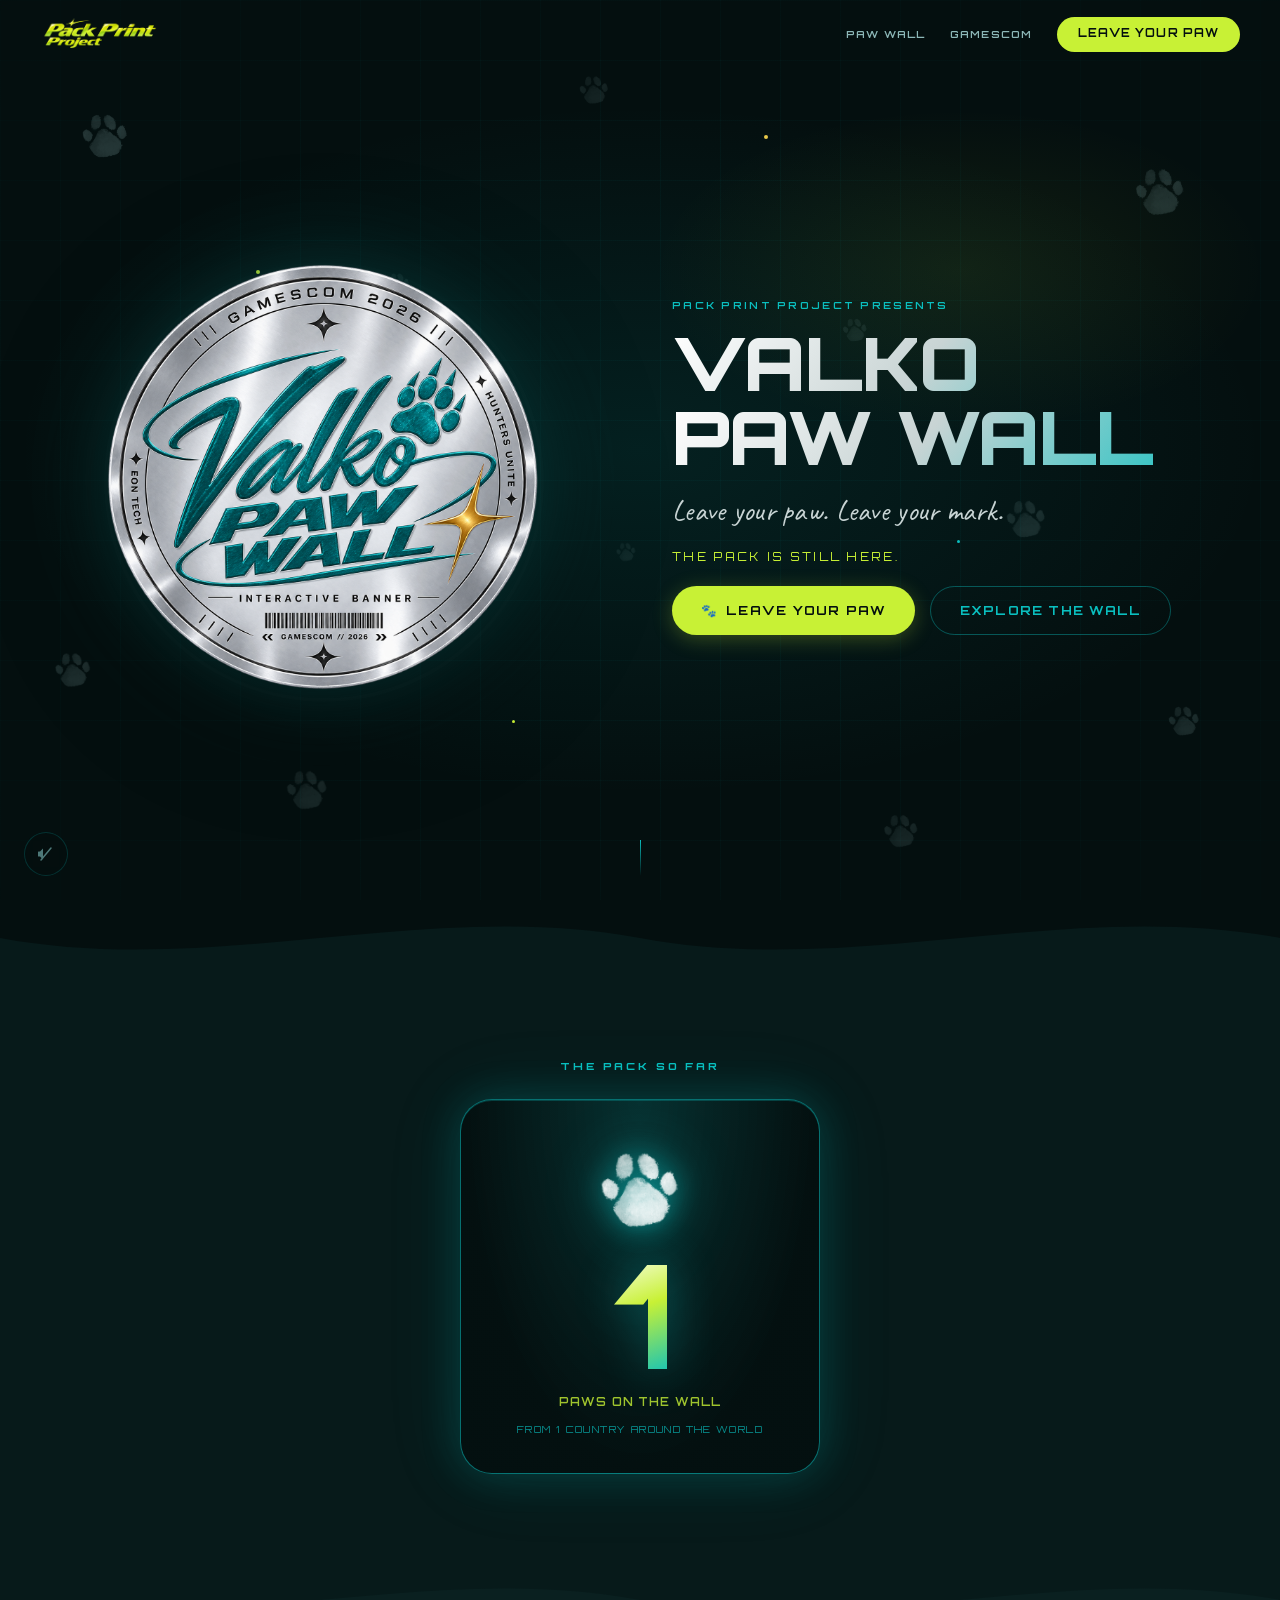
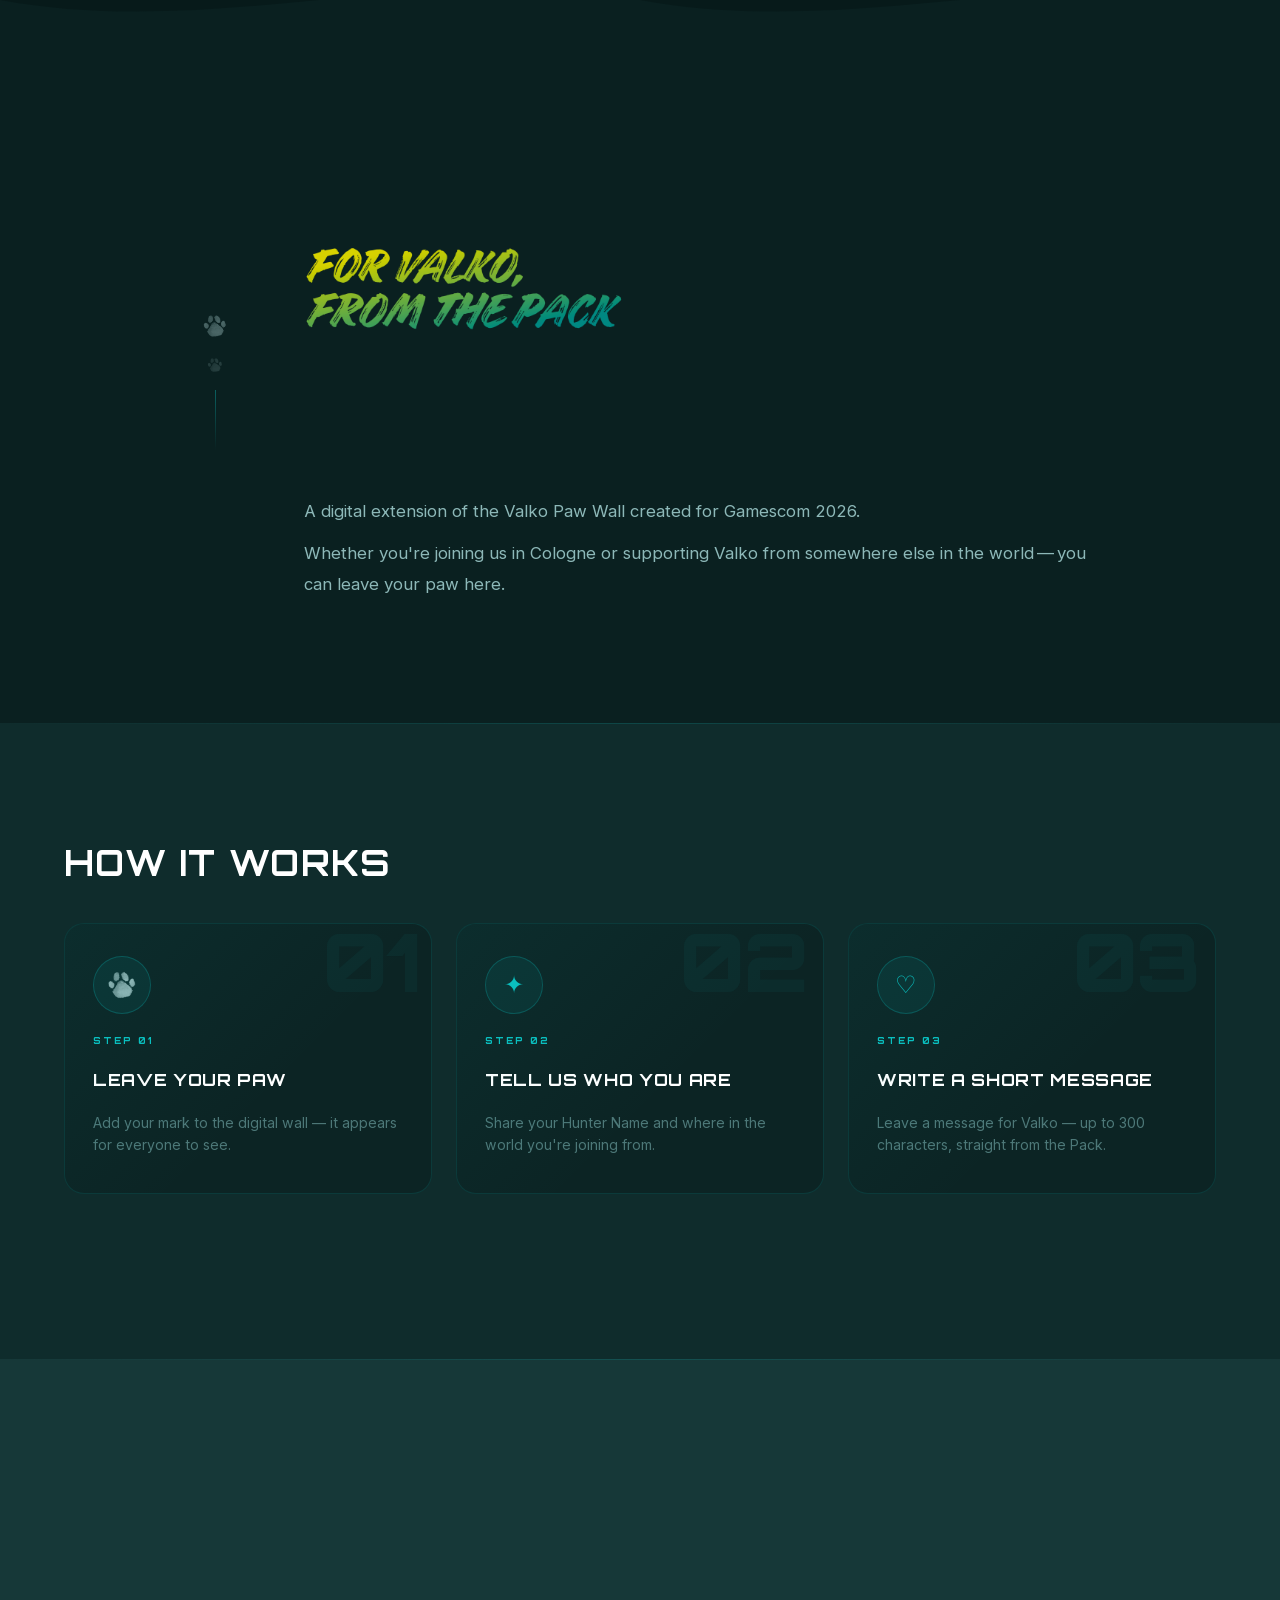
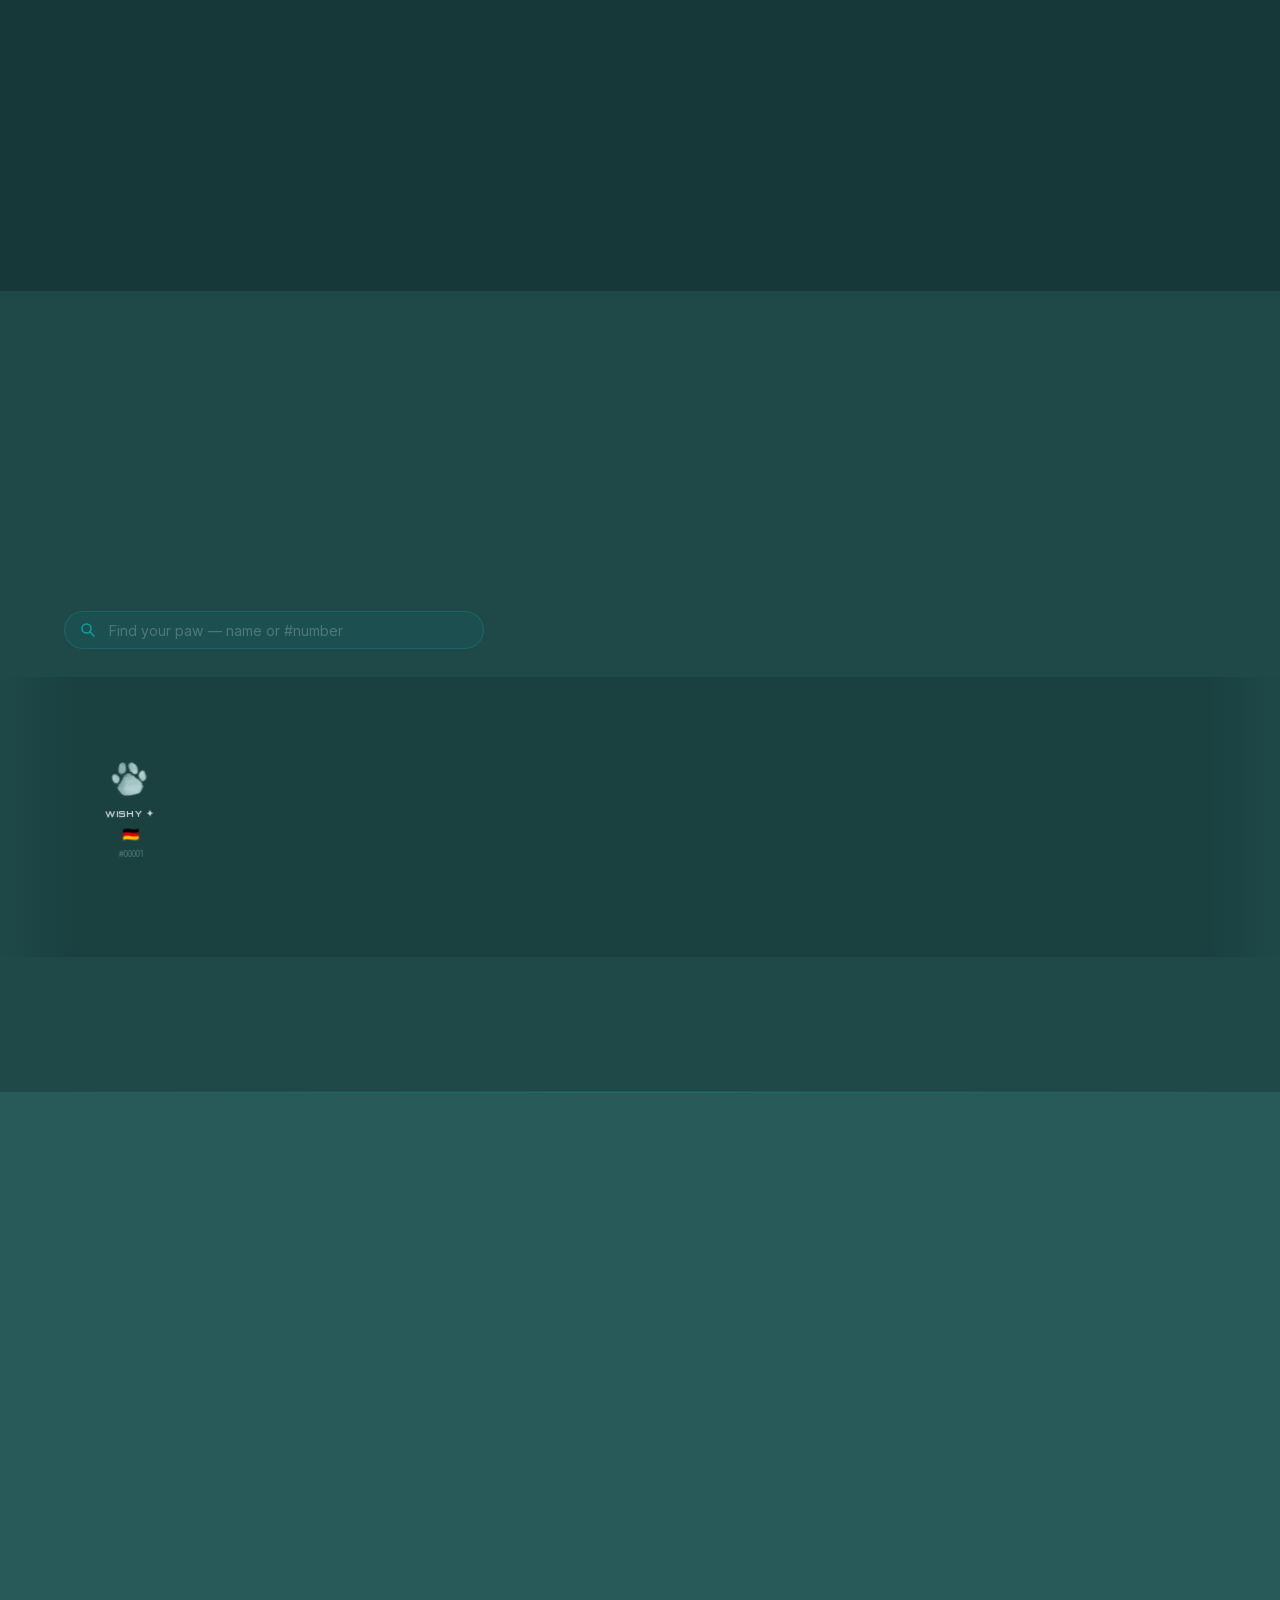
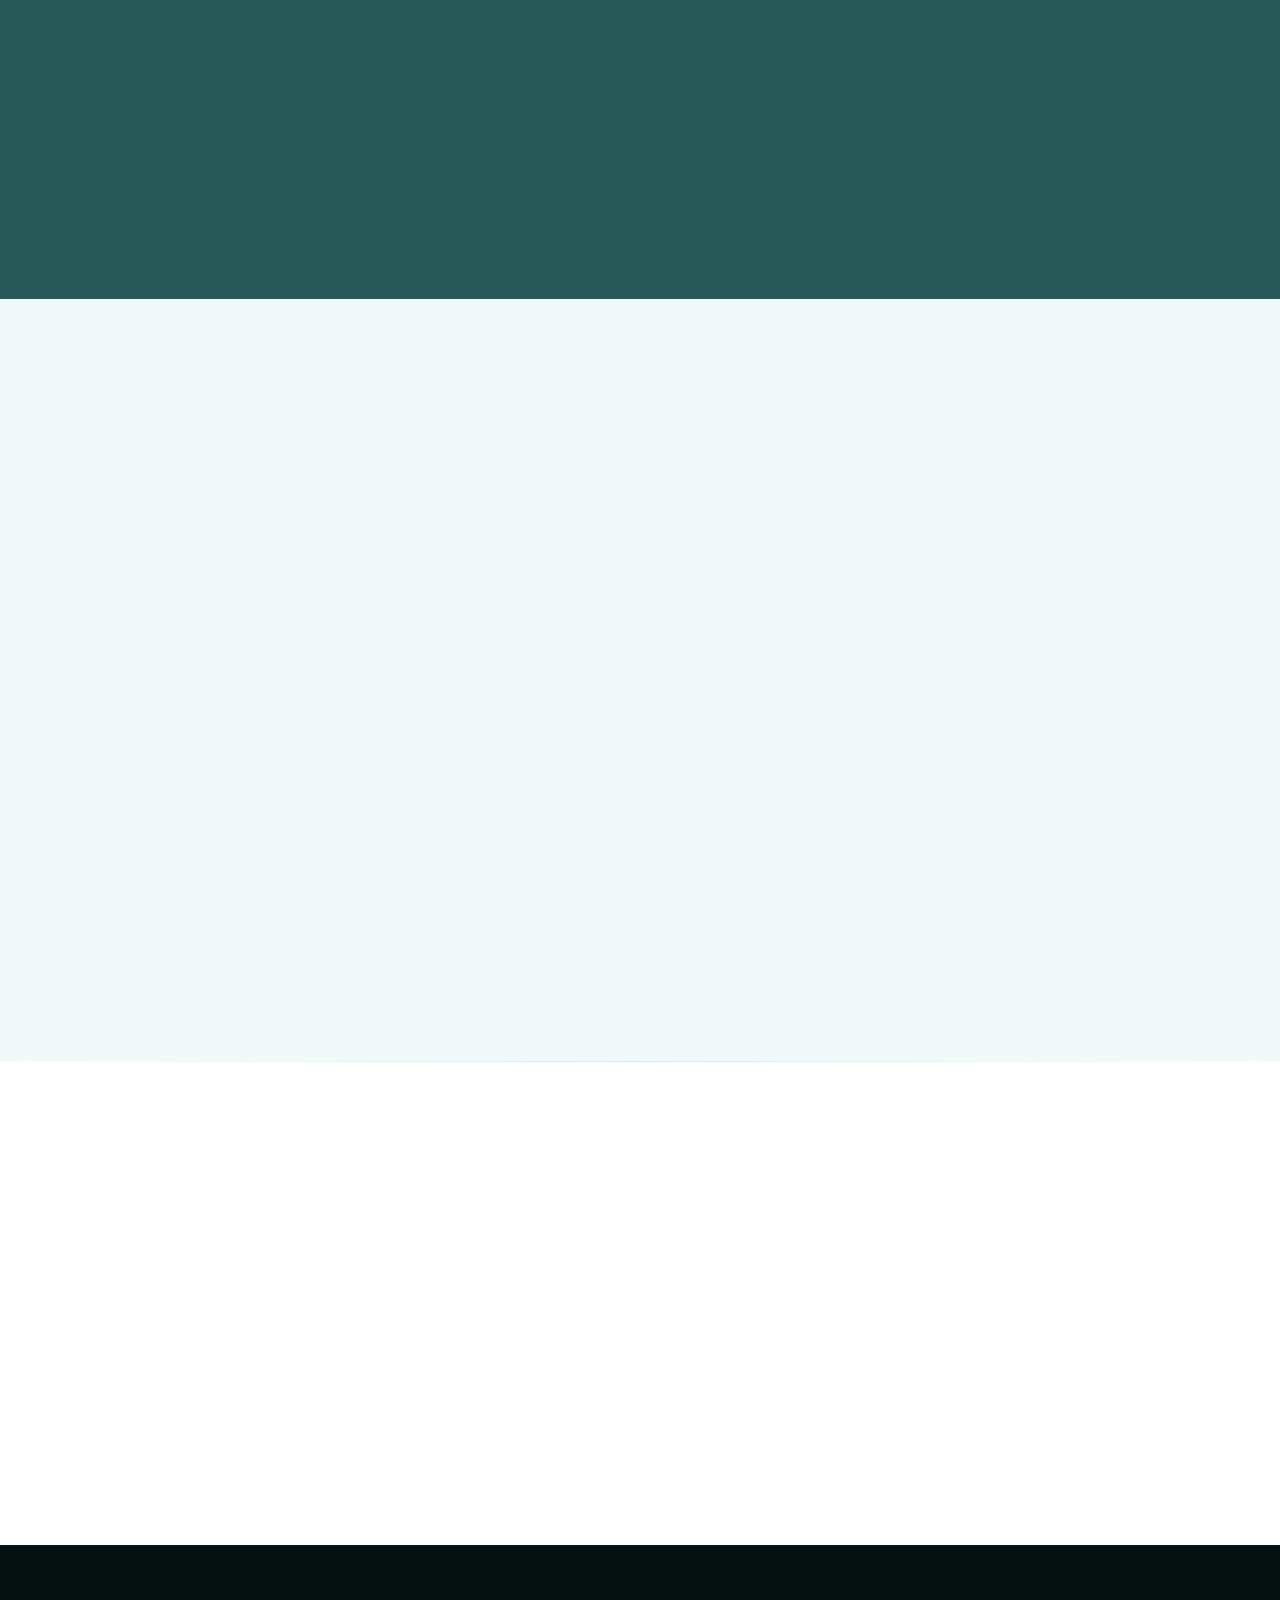
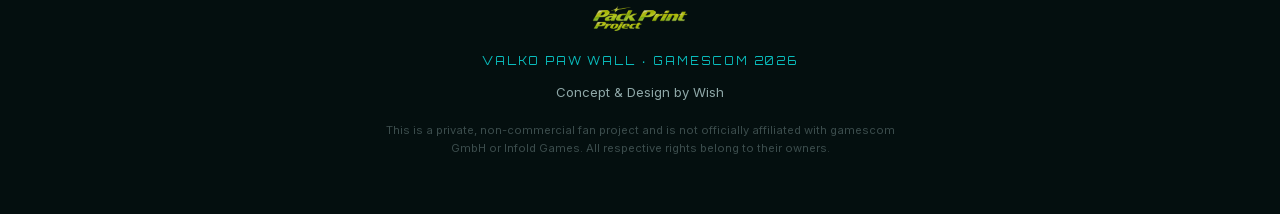
==== index.html @ 5089fd1e "Hero title VALKO / PAW WALL, intro text left-aligned on mobile" ====
<!DOCTYPE html>
<html lang="en">
<head>
  <meta charset="UTF-8" />
  <meta name="viewport" content="width=device-width, initial-scale=1.0" />
  <meta name="robots" content="noindex, nofollow" />
  <title>Valko Paw Wall · Pack Print Project · Gamescom 2026</title>
  <meta name="description" content="Leave your paw. Leave your mark. A digital fan wall for Valko at Gamescom 2026." />
  <link rel="stylesheet" href="styles.css" />
</head>
<body>

  <!-- ============================================================
       NAVIGATION
  ============================================================ -->
  <nav class="site-nav" id="site-nav">
    <div class="nav-inner">
      <a href="#hero" class="nav-logo-link" aria-label="Back to top">
        <img src="assets/images/logo-pack-print-project.png" alt="Pack Print Project" class="nav-logo" />
      </a>
      <div class="nav-links">
        <a href="#paw-wall" class="nav-link">Paw Wall</a>
        <a href="gamescom.html" class="nav-link">Gamescom</a>
        <a href="#leave-your-paw" class="nav-cta">Leave Your Paw</a>
      </div>
    </div>
  </nav>


  <!-- ============================================================
       1. HERO / INTRO  — DO NOT MODIFY
  ============================================================ -->
  <section class="hero" id="hero">
    <!-- Decorative background elements -->
    <div class="hero-bg-grid"></div>
    <div class="hero-bg-glow"></div>

    <!-- Floating paw decorations -->
    <div class="floating-paws" aria-hidden="true">
      <span class="fp fp-1"></span>
      <span class="fp fp-2"></span>
      <span class="fp fp-3"></span>
      <span class="fp fp-4"></span>
      <span class="fp fp-5"></span>
      <span class="fp fp-6"></span>
      <span class="fp fp-7"></span>
      <span class="fp fp-8"></span>
      <span class="fp fp-9"></span>
      <span class="fp fp-10"></span>
      <span class="fp fp-11"></span>
      <span class="fp fp-12"></span>
    </div>

    <!-- Spark decorations -->
    <div class="sparks" aria-hidden="true">
      <span class="spark s1"></span>
      <span class="spark s2"></span>
      <span class="spark s3"></span>
      <span class="spark s4"></span>
    </div>

    <div class="hero-content">
      <div class="hero-visual" id="hero-visual">
        <!-- Large 3D coin: Valko Paw Wall Badge (front) ↔ Pack Print Project logo (back) -->
        <div class="hero-coin" aria-label="Valko Paw Wall coin">
          <div class="hero-coin-inner">
            <div class="coin-face coin-front">
              <img src="assets/images/valko-paw-wall-badge.png" alt="Valko Paw Wall · Gamescom 2026" />
            </div>
            <div class="coin-face coin-back">
              <img src="assets/images/valko-coin.png" alt="Valko" />
            </div>
            <div class="coin-rim"></div>
          </div>
        </div>
      </div>

      <div class="hero-text">
        <p class="hero-eyebrow">Pack Print Project presents</p>
        <h1 class="hero-title">
          <span class="hero-title-main">VALKO</span>
          <span class="hero-title-main">PAW WALL</span>
        </h1>
        <p class="hero-tagline">Leave your paw. Leave your mark.</p>
        <p class="hero-supporting">The Pack is still here.</p>

        <div class="hero-actions">
          <a href="#leave-your-paw" class="btn btn-primary" id="hero-cta">
            <span class="btn-icon">🐾</span> Leave Your Paw
          </a>
          <a href="#paw-wall" class="btn btn-secondary">
            Explore the Wall
          </a>
        </div>
      </div>
    </div>

    <!-- Scroll indicator -->
    <div class="scroll-indicator" aria-hidden="true">
      <span class="scroll-line"></span>
    </div>
  </section>

  <!-- Wave divider: hero → intro -->
  <div class="hero-wave" aria-hidden="true">
    <svg xmlns="http://www.w3.org/2000/svg" viewBox="0 0 1440 80" preserveAspectRatio="none">
      <path d="M0,40 C240,80 480,0 720,40 C960,80 1200,0 1440,40 L1440,80 L0,80 Z" fill="#071a1a"/>
    </svg>
  </div>

  <!-- ============================================================
       1b. PACK COUNT — animated paw counter
  ============================================================ -->
  <section class="pack-count-section dark-section" id="pack-count" aria-label="Pack count">
    <div class="container">
      <div class="pack-count-inner">
        <p class="pack-count-eyebrow">The Pack So Far</p>
        <div class="pack-count-card">
          <img class="pack-count-paw" src="assets/images/paw.png" alt="" aria-hidden="true">
          <span class="pack-count-number" id="pack-count-number" aria-live="polite">0</span>
          <p class="pack-count-label">paws on the wall</p>
          <p class="pack-count-countries" id="pack-count-countries" aria-live="polite"></p>
        </div>
      </div>
    </div>
  </section>

  <div class="count-wave" aria-hidden="true">
    <svg xmlns="http://www.w3.org/2000/svg" viewBox="0 0 1440 80" preserveAspectRatio="none">
      <path d="M0,40 C240,80 480,0 720,40 C960,80 1200,0 1440,40 L1440,80 L0,80 Z" fill="#0a2020"/>
    </svg>
  </div>

  <!-- ============================================================
       2. PROJECT INTRODUCTION
  ============================================================ -->
  <section class="intro-section dark-section" id="about">
    <div class="container">
      <div class="intro-inner reveal">
        <div class="intro-deco" aria-hidden="true">
          <span class="deco-paw dp-1"></span>
          <span class="deco-paw dp-2"></span>
          <span class="deco-line"></span>
        </div>
        <div class="intro-text">
          <img src="assets/images/for-valko-from-the-pack.png" alt="For Valko, From The Pack" class="intro-graphic" />
          <p class="intro-body">
            A digital extension of the Valko Paw Wall created for Gamescom 2026.
          </p>
          <p class="intro-body">
            Whether you're joining us in Cologne or supporting Valko from somewhere else in the world&thinsp;—&thinsp;you can leave your paw here.
          </p>
        </div>
      </div>
    </div>
  </section>


  <!-- ============================================================
       3. HOW IT WORKS
  ============================================================ -->
  <section class="how-it-works dark-section" id="how-it-works">
    <div class="container">
      <h2 class="section-title reveal">How It Works</h2>
      <div class="steps-row">

        <div class="step reveal">
          <div class="step-number">01</div>
          <div class="step-icon" aria-hidden="true">
            <img src="assets/images/paw.png" alt="" class="step-paw-icon" />
          </div>
          <p class="step-label">Step 01</p>
          <h3 class="step-title">Leave your paw</h3>
          <p class="step-desc">Add your mark to the digital wall — it appears for everyone to see.</p>
        </div>

        <div class="step-connector" aria-hidden="true"></div>

        <div class="step reveal">
          <div class="step-number">02</div>
          <div class="step-icon step-icon-text" aria-hidden="true">✦</div>
          <p class="step-label">Step 02</p>
          <h3 class="step-title">Tell us who you are</h3>
          <p class="step-desc">Share your Hunter Name and where in the world you're joining from.</p>
        </div>

        <div class="step-connector" aria-hidden="true"></div>

        <div class="step reveal">
          <div class="step-number">03</div>
          <div class="step-icon step-icon-text" aria-hidden="true">♡</div>
          <p class="step-label">Step 03</p>
          <h3 class="step-title">Write a short message</h3>
          <p class="step-desc">Leave a message for Valko — up to 300 characters, straight from the Pack.</p>
        </div>

      </div>
      <p class="steps-note reveal">Your paw appears on the wall for everyone to see.</p>
    </div>
  </section>


  <!-- ============================================================
       4. LEAVE YOUR PAW (CTA section)
  ============================================================ -->
  <section class="leave-your-paw dark-section" id="leave-your-paw">
    <div class="container">
      <div class="lyp-inner reveal">
        <div class="lyp-sparks" aria-hidden="true">
          <span class="spark lyp-s1"></span>
          <span class="spark lyp-s2"></span>
        </div>
        <h2 class="section-title">Join the Pack</h2>
        <p class="lyp-sub">Add your paw to the wall and leave a message for Valko.</p>
        <button class="btn btn-primary btn-large" id="open-form-btn" aria-haspopup="dialog">
          <span class="btn-icon">🐾</span> + Leave Your Paw
        </button>
      </div>
    </div>
  </section>


  <!-- ============================================================
       SUBMISSION ANIMATION OVERLAY
  ============================================================ -->
  <div class="stamp-overlay" id="stamp-overlay" aria-live="polite" aria-hidden="true">
    <div class="stamp-inner">
      <div class="stamp-paw" id="stamp-paw">
        <img src="assets/images/paw.png" alt="Paw stamp" />
      </div>
      <p class="stamp-message">Your paw has joined the Pack. 🐾</p>
    </div>
  </div>


  <!-- ============================================================
       5. THE DIGITAL VALKO PAW WALL
  ============================================================ -->
  <section class="paw-wall-section dark-section" id="paw-wall">
    <div class="paw-wall-header-wrap">
      <div class="container">
        <div class="paw-wall-header reveal">
          <div class="paw-wall-title-group">
            <h2 class="section-title">The Valko Paw Wall</h2>
            <p class="paw-counter">
              <span class="counter-number" id="paw-count">0</span>
              <span class="counter-label"> paws and counting</span>
            </p>
          </div>
          <div class="paw-wall-controls" aria-label="Wall navigation">
            <!-- Mode toggles -->
            <div class="wall-mode-toggle" role="group" aria-label="Wall display mode">
              <button class="wall-mode-btn active" id="mode-scroll" aria-pressed="true" title="Scroll mode">
                <svg width="16" height="16" viewBox="0 0 16 16" fill="none" aria-hidden="true">
                  <rect x="1" y="5" width="3" height="6" rx="1" fill="currentColor"/>
                  <rect x="6" y="3" width="3" height="10" rx="1" fill="currentColor"/>
                  <rect x="11" y="5" width="3" height="6" rx="1" fill="currentColor"/>
                  <path d="M0 8 L2 6 M14 8 L16 6" stroke="currentColor" stroke-width="1.5"/>
                </svg>
                Scroll
              </button>
              <button class="wall-mode-btn" id="mode-mosaic" aria-pressed="false" title="Full wall mode">
                <svg width="16" height="16" viewBox="0 0 16 16" fill="none" aria-hidden="true">
                  <rect x="1" y="1" width="6" height="6" rx="1" fill="currentColor" opacity="0.7"/>
                  <rect x="9" y="1" width="6" height="4" rx="1" fill="currentColor"/>
                  <rect x="1" y="9" width="4" height="6" rx="1" fill="currentColor"/>
                  <rect x="7" y="9" width="8" height="6" rx="1" fill="currentColor" opacity="0.7"/>
                </svg>
                Wall
              </button>
            </div>
          </div>
        </div>
      </div>
    </div>

    <!-- Search bar -->
    <div class="paw-search-wrap">
      <div class="container">
        <div class="paw-search-inner">
          <svg class="paw-search-icon" width="16" height="16" viewBox="0 0 16 16" fill="none" aria-hidden="true">
            <circle cx="6.5" cy="6.5" r="4.5" stroke="currentColor" stroke-width="1.5"/>
            <path d="M10 10L14 14" stroke="currentColor" stroke-width="1.5" stroke-linecap="round"/>
          </svg>
          <input id="paw-search" class="paw-search-input" type="search" placeholder="Find your paw — name or #number" autocomplete="off" spellcheck="false" />
          <div id="paw-search-results" class="paw-search-results" hidden></div>
        </div>
      </div>
    </div>

    <!-- Full-width horizontal drag-scroll wall -->
    <div class="paw-wall-track-wrap" id="paw-wall-scroll-wrap">
      <div class="paw-wall-track" id="paw-wall-track" role="list" aria-label="Valko Paw Wall entries">
        <!-- Paw entries injected by JS — oldest left, newest right -->
      </div>
    </div>

    <!-- Full mosaic wall (all paws at once) -->
    <div class="paw-wall-mosaic-wrap" id="paw-wall-mosaic-wrap" aria-hidden="true">
      <div class="paw-wall-mosaic-viewport" id="paw-wall-mosaic-viewport">
        <div class="paw-wall-mosaic" id="paw-wall-mosaic" role="list" aria-label="Valko Paw Wall — full view">
          <!-- Mosaic paw entries injected by JS -->
        </div>
        <span class="paw-wall-mosaic-hint" aria-hidden="true">drag to explore</span>
      </div>
    </div>
  </section>


  <!-- ============================================================
       6. THE PACK AROUND THE WORLD
  ============================================================ -->
  <section class="world-section dark-section" id="world">
    <div class="container">
      <div class="world-header reveal">
        <h2 class="section-title">The Pack Around the World</h2>
        <p class="world-sub">Hunters joining from every corner of the globe.</p>
      </div>
      <div class="world-map-wrap reveal">
        <div class="world-map" id="world-map" aria-label="World map showing Pack locations">
          <!-- SVG world map with country dots, injected by JS -->
        </div>
        <div class="world-stats" id="world-stats">
          <!-- Country count injected by JS -->
        </div>
      </div>
    </div>
  </section>


  <!-- ============================================================
       7. GAMESCOM INFORMATION
  ============================================================ -->
  <section class="event-info dark-section" id="event-info">
    <div class="container">
      <div class="event-header reveal">
        <img src="assets/images/valko-paw-wall-badge.png" alt="Valko Paw Wall Badge" class="event-badge" />
        <div>
          <h2 class="section-title">Valko Paw Wall · Gamescom 2026</h2>
          <p class="event-date">Saturday, August 29</p>
        </div>
      </div>

      <div class="event-slots reveal">

        <!-- On-site slot -->
        <div class="event-slot slot-onsite">
          <div class="slot-tag">ON-SITE</div>
          <div class="slot-body">
            <p class="slot-time">2:30 – 3:00 PM</p>
            <p class="slot-location">Gamescom grounds · next to Hall 9</p>
          </div>
        </div>

        <!-- Off-site slot -->
        <div class="event-slot slot-offsite">
          <div class="slot-tag">OFF-SITE</div>
          <div class="slot-body">
            <p class="slot-label">Can't make the on-site slot?</p>
            <p class="slot-copy">The banner will also be available during the Love and Deepspace Germany offsite meetup.</p>
            <p class="slot-time">From 6:00 PM</p>
            <p class="slot-location">Kennedy-Ufer 11</p>
            <p class="slot-note">Approx. 15-minute walk from the Gamescom venue</p>
          </div>
        </div>

      </div>

      <div class="event-warning reveal">
        <span class="warning-icon" aria-hidden="true">⚠</span>
        <p>Once you leave the Gamescom grounds, re-entry may not be possible. Please plan accordingly.</p>
      </div>

      <p class="event-disclaimer reveal">
        This is a private fan project and is not officially organized by or affiliated with Gamescom.
      </p>
    </div>
  </section>


  <!-- ============================================================
       8. GAMESCOM MEMORIES TEASER
  ============================================================ -->
  <section class="memories-teaser dark-section" id="memories">
    <div class="container">
      <div class="memories-inner reveal">
        <div class="memories-text">
          <p class="memories-eyebrow">After the event</p>
          <h2 class="section-title">Gamescom Memories</h2>
          <p class="memories-body">
            Photos from the physical Paw Wall, the meetup, and everything the Pack experienced together — all gathered in one place.
          </p>
          <a href="gamescom.html" class="btn btn-secondary memories-btn">
            View the Gallery
          </a>
        </div>
        <div class="memories-visual" aria-hidden="true">
          <div class="memories-icon-grid">
            <span class="mi mi-1">📸</span>
            <span class="mi mi-2">🐾</span>
            <span class="mi mi-3">🎮</span>
            <span class="mi mi-4">♡</span>
          </div>
        </div>
      </div>
    </div>
  </section>


  <!-- ============================================================
       9. FOOTER
  ============================================================ -->
  <footer class="site-footer">
    <div class="container">
      <div class="footer-inner">
        <img src="assets/images/logo-pack-print-project.png" alt="Pack Print Project" class="footer-logo" />
        <p class="footer-sub">Valko Paw Wall · Gamescom 2026</p>
        <p class="footer-credit">Concept &amp; Design by Wish</p>
        <p class="footer-disclaimer">
          This is a private, non-commercial fan project and is not officially affiliated with gamescom GmbH or Infold Games. All respective rights belong to their owners.
        </p>
      </div>
    </div>
  </footer>


  <!-- ============================================================
       MODAL — LEAVE YOUR PAW FORM
  ============================================================ -->
  <div class="modal-overlay" id="modal-overlay" role="dialog" aria-modal="true" aria-labelledby="modal-title" aria-hidden="true">
    <div class="modal" id="modal">
      <button class="modal-close" id="modal-close" aria-label="Close form">
        <span aria-hidden="true">✕</span>
      </button>

      <div class="modal-header">
        <img src="assets/images/paw.png" alt="" class="modal-paw-icon" aria-hidden="true" />
        <h2 class="modal-title" id="modal-title">Leave Your Paw</h2>
        <p class="modal-sub">Join the Pack. Leave your mark for Valko.</p>
      </div>

      <form class="paw-form" id="paw-form" novalidate>

        <!-- Honeypot (hidden from real users, catches bots) -->
        <div class="form-honeypot" aria-hidden="true">
          <label for="field-website">Website</label>
          <input type="text" id="field-website" name="website" tabindex="-1" autocomplete="off" />
        </div>

        <!-- Hunter Name -->
        <div class="form-group">
          <label class="form-label" for="field-name">
            Hunter Name <span class="required-mark" aria-label="required">*</span>
          </label>
          <input
            type="text"
            id="field-name"
            name="hunterName"
            class="form-input"
            placeholder="Your Hunter Name"
            maxlength="60"
            autocomplete="off"
            required
          />
          <span class="form-error" id="error-name" role="alert"></span>
        </div>

        <!-- Hunter Number -->
        <div class="form-group">
          <label class="form-label" for="field-number">
            Hunter Number / Hunter ID <span class="optional-mark">(optional)</span>
          </label>
          <input
            type="text"
            id="field-number"
            name="hunterNumber"
            class="form-input"
            placeholder="e.g. #00001"
            maxlength="20"
            autocomplete="off"
          />
        </div>

        <!-- Country -->
        <div class="form-group">
          <label class="form-label" for="field-country">
            Country <span class="optional-mark">(optional)</span>
          </label>
          <div class="country-select-wrap">
            <input
              type="text"
              id="field-country"
              name="countrySearch"
              class="form-input"
              placeholder="Search your country…"
              autocomplete="off"
              role="combobox"
              aria-expanded="false"
              aria-autocomplete="list"
              aria-controls="country-listbox"
            />
            <ul class="country-dropdown" id="country-listbox" role="listbox" aria-label="Country suggestions"></ul>
          </div>
          <input type="hidden" id="field-country-code" name="countryCode" />
          <input type="hidden" id="field-country-name" name="countryName" />
        </div>

        <!-- Message -->
        <div class="form-group">
          <label class="form-label" for="field-message">
            Message for Valko <span class="optional-mark">(optional)</span>
          </label>
          <textarea
            id="field-message"
            name="message"
            class="form-textarea"
            placeholder="Write something for Valko… (max 300 characters)"
            maxlength="300"
            rows="4"
          ></textarea>
          <span class="char-counter" id="char-counter" aria-live="polite">0 / 300</span>
        </div>

        <!-- Consent note -->
        <p class="form-consent">
          Your paw and name will be publicly visible on the wall. Please keep messages respectful.
        </p>

        <!-- Submit -->
        <button type="submit" class="btn btn-primary btn-full" id="submit-btn">
          <span class="btn-icon">🐾</span> ADD MY PAW
        </button>

        <!-- Cooldown message (hidden by default) -->
        <p class="form-cooldown" id="form-cooldown" aria-live="polite"></p>

      </form>
    </div>
  </div>


  <!-- ============================================================
       PAW MESSAGE OVERLAY (click on a paw to view)
  ============================================================ -->
  <div class="paw-detail-overlay" id="paw-detail-overlay" role="dialog" aria-modal="true" aria-labelledby="detail-title" aria-hidden="true">
    <div class="paw-detail-card" id="paw-detail-card">
      <button class="modal-close detail-close" id="detail-close" aria-label="Close">
        <span aria-hidden="true">✕</span>
      </button>
      <div class="detail-paw-icon" aria-hidden="true">
        <img src="assets/images/paw.png" alt="" />
      </div>
      <h3 class="detail-name" id="detail-name"></h3>
      <p class="detail-number" id="detail-number"></p>
      <p class="detail-country" id="detail-country"></p>
      <blockquote class="detail-message" id="detail-message"></blockquote>
      <p class="detail-origin" id="detail-origin"></p>
    </div>
  </div>


  <!-- ============================================================
       AUDIO SYSTEM
       Two tracks: hero ambience + paw wall track.
       Volumes are driven by scroll position — no autoplay.
  ============================================================ -->

  <!-- Track A: Tameless Territory — hero section -->
  <audio id="audio-hero" loop preload="none">
    <source src="assets/audio/Love and Deepspace - Tameless Territory.mp3" type="audio/mpeg" />
  </audio>

  <!-- Track B: Wolf Forest — paw wall section -->
  <audio id="audio-wall" loop preload="none">
    <source src="assets/audio/wolf-forest.mp3" type="audio/mpeg" />
  </audio>

  <!-- Floating music toggle button (bottom-left corner) -->
  <button
    class="music-btn"
    id="music-btn"
    aria-label="Enable music"
    title="Toggle music"
    aria-pressed="false"
  >
    <span class="music-btn-icon music-icon-off" aria-hidden="true">
      <!-- Muted note -->
      <svg width="18" height="18" viewBox="0 0 18 18" fill="none">
        <path d="M3 6.5H1.5A.5.5 0 0 0 1 7v4a.5.5 0 0 0 .5.5H3l3 3V3.5L3 6.5Z" fill="currentColor"/>
        <path d="M14 3L4 15" stroke="currentColor" stroke-width="1.5" stroke-linecap="round"/>
      </svg>
    </span>
    <span class="music-btn-icon music-icon-on" aria-hidden="true" style="display:none">
      <!-- Sound waves -->
      <svg width="18" height="18" viewBox="0 0 18 18" fill="none">
        <path d="M3 6.5H1.5A.5.5 0 0 0 1 7v4a.5.5 0 0 0 .5.5H3l3 3V3.5L3 6.5Z" fill="currentColor"/>
        <path d="M10 5.5a4 4 0 0 1 0 7" stroke="currentColor" stroke-width="1.5" stroke-linecap="round"/>
        <path d="M12.5 3a7 7 0 0 1 0 12" stroke="currentColor" stroke-width="1.5" stroke-linecap="round" opacity="0.5"/>
      </svg>
    </span>
  </button>

  <script src="script.js"></script>
</body>
</html>
---- styles.css ----
/* ================================================================
   PACK PRINT PROJECT — Valko Paw Wall
   styles.css
   ================================================================ */

/* ---- LOCAL FONTS (no Google dependency) ---- */
@font-face {
  font-family: 'Orbitron';
  src: url('assets/fonts/orbitron.woff2') format('woff2');
  font-weight: 100 900;
  font-style: normal;
  font-display: swap;
}

@font-face {
  font-family: 'Inter';
  src: url('assets/fonts/inter.woff2') format('woff2');
  font-weight: 100 900;
  font-style: normal;
  font-display: swap;
}

@font-face {
  font-family: 'Caveat';
  src: url('assets/fonts/caveat.woff2') format('woff2');
  font-weight: 400 600;
  font-style: normal;
  font-display: swap;
}

/* ----------------------------------------------------------------
   DESIGN TOKENS
---------------------------------------------------------------- */
:root {
  /* Core colors */
  --teal:         #0abfbf;
  --teal-dark:    #077a7a;
  --teal-deeper:  #04504f;
  --teal-muted:   #0d3d3d;
  --lime:         #c8f135;
  --lime-bright:  #d9ff3a;
  --lime-muted:   #a0c12a;
  --gold:         #e8c84a;

  /* Dark backgrounds */
  --bg-dark:       #040f0f;
  --bg-mid-dark:   #071a1a;
  --bg-section:    #081c1c;
  --bg-section-alt:#061515;
  --bg-card-dark:  #0c2424;
  --bg-card-border: rgba(10,191,191,0.12);

  /* Light backgrounds (modals/forms only) */
  --bg-light:      #f2fafa;
  --bg-light-2:    #e8f5f5;
  --bg-white:      #ffffff;

  /* Text — dark contexts */
  --text-on-dark:  #d4eaea;
  --text-on-dark-mid: #8db8b8;
  --text-on-dark-muted: #4d7878;

  /* Text — light contexts (modal, cards) */
  --text-dark:     #0a2222;
  --text-mid:      #2a5050;
  --text-muted:    #5a8080;

  /* Neutrals */
  --white:         #ffffff;
  --silver:        #c8d4d4;
  --silver-dark:   #8fa8a8;

  /* Typography */
  --font-display: 'Orbitron', monospace;
  --font-body:    'Inter', sans-serif;
  --font-hand:    'Caveat', cursive;

  /* Spacing */
  --section-gap:  7rem;
  --container:    1200px;
  --radius:       12px;
  --radius-lg:    20px;

  /* Transitions */
  --ease:         cubic-bezier(0.4, 0, 0.2, 1);
  --ease-bounce:  cubic-bezier(0.34, 1.56, 0.64, 1);
}

/* ----------------------------------------------------------------
   RESET & BASE
---------------------------------------------------------------- */
*, *::before, *::after {
  box-sizing: border-box;
  margin: 0;
  padding: 0;
}

html {
  scroll-behavior: smooth;
  font-size: 16px;
}

body {
  font-family: var(--font-body);
  background-color: var(--bg-dark);
  color: var(--text-on-dark);
  overflow-x: hidden;
  line-height: 1.6;
}

img {
  max-width: 100%;
  display: block;
}

a {
  color: inherit;
  text-decoration: none;
}

button {
  cursor: pointer;
  font-family: inherit;
  border: none;
  background: none;
}

/* ----------------------------------------------------------------
   UTILITY
---------------------------------------------------------------- */
.container {
  max-width: var(--container);
  margin: 0 auto;
  padding: 0 1.5rem;
}

.section-title {
  font-family: var(--font-display);
  font-size: clamp(1.4rem, 3.5vw, 2.2rem);
  font-weight: 700;
  letter-spacing: 0.04em;
  color: var(--white);
  text-transform: uppercase;
  margin-bottom: 2rem;
}

/* ----------------------------------------------------------------
   SCROLL REVEAL ANIMATION
---------------------------------------------------------------- */
.reveal {
  opacity: 0;
  transform: translateY(24px);
  transition: opacity 0.65s var(--ease), transform 0.65s var(--ease);
}

.reveal.visible {
  opacity: 1;
  transform: translateY(0);
}

@media (prefers-reduced-motion: reduce) {
  .reveal {
    opacity: 1;
    transform: none;
    transition: none;
  }
  * {
    animation-duration: 0.01ms !important;
    transition-duration: 0.01ms !important;
  }
}

/* ----------------------------------------------------------------
   NAVIGATION
---------------------------------------------------------------- */
.site-nav {
  position: fixed;
  top: 0;
  left: 0;
  right: 0;
  z-index: 100;
  padding: 0.9rem 1.5rem;
  transition: background 0.4s var(--ease), box-shadow 0.4s var(--ease);
}

.site-nav.scrolled {
  background: rgba(4, 15, 15, 0.96);
  backdrop-filter: blur(14px);
  -webkit-backdrop-filter: blur(14px);
  box-shadow: 0 1px 0 rgba(10, 191, 191, 0.18);
}

.nav-inner {
  max-width: var(--container);
  margin: 0 auto;
  display: flex;
  align-items: center;
  justify-content: space-between;
}

.nav-logo-link {
  display: flex;
  align-items: center;
  text-decoration: none;
}

.nav-logo {
  height: 40px;
  width: auto;
}

.nav-links {
  display: flex;
  align-items: center;
  gap: 1.5rem;
}

.nav-link {
  font-family: var(--font-display);
  font-size: 0.65rem;
  font-weight: 600;
  letter-spacing: 0.12em;
  text-transform: uppercase;
  color: var(--text-on-dark-mid);
  transition: color 0.2s;
}

.nav-link:hover {
  color: var(--teal);
}

.nav-cta {
  font-family: var(--font-display);
  font-size: 0.7rem;
  font-weight: 700;
  letter-spacing: 0.1em;
  text-transform: uppercase;
  color: var(--bg-dark);
  background: var(--lime);
  padding: 0.55rem 1.3rem;
  border-radius: 40px;
  transition: background 0.2s, transform 0.2s;
}

.nav-cta:hover {
  background: var(--lime-bright);
  transform: translateY(-1px);
}


/* ----------------------------------------------------------------
   HERO  (stays dark — DO NOT MODIFY)
---------------------------------------------------------------- */
.hero {
  position: relative;
  min-height: 100svh;
  display: flex;
  align-items: center;
  justify-content: center;
  padding: 7rem 1.5rem 3rem;
  overflow: hidden;
  background: var(--bg-dark);
}

/* Grid background */
.hero-bg-grid {
  position: absolute;
  inset: 0;
  background-image:
    linear-gradient(rgba(10,191,191,0.04) 1px, transparent 1px),
    linear-gradient(90deg, rgba(10,191,191,0.04) 1px, transparent 1px);
  background-size: 60px 60px;
  mask-image: radial-gradient(ellipse 80% 80% at 50% 50%, black 40%, transparent 100%);
  pointer-events: none;
}

/* Radial glow */
.hero-bg-glow {
  position: absolute;
  inset: 0;
  background:
    radial-gradient(ellipse 70% 55% at 50% 50%, rgba(10,191,191,0.10) 0%, transparent 70%),
    radial-gradient(ellipse 40% 30% at 75% 30%, rgba(200,241,53,0.07) 0%, transparent 60%);
  pointer-events: none;
}

/* Hero content layout */
.hero-content {
  position: relative;
  z-index: 2;
  max-width: var(--container);
  width: 100%;
  margin: 0 auto;
  display: grid;
  grid-template-columns: 1fr 1fr;
  gap: 4rem;
  align-items: center;
}

/* ---- Character visual ---- */
.hero-visual {
  display: flex;
  align-items: center;
  justify-content: center;
  position: relative;
}

/* ---- Hero coin — large centerpiece ---- */
.hero-coin {
  width: clamp(260px, 38vw, 440px);
  height: clamp(260px, 38vw, 440px);
  perspective: 900px;
  cursor: default;
  animation: characterFloat 7s ease-in-out infinite;
  /* Shadow lives here, safely outside the 3D context */
  filter:
    drop-shadow(0 0 40px rgba(10,191,191,0.22))
    drop-shadow(0 20px 50px rgba(0,0,0,0.6));
}

.hero-coin-inner {
  position: relative;
  width: 100%;
  height: 100%;
  transform-style: preserve-3d;
  animation: coinFlip 6s ease-in-out infinite;
  /* NOTE: filter cannot be used here — it breaks preserve-3d / backface-visibility.
     Shadow is handled on .hero-coin instead. */
}

/* Pause on hover */
.hero-coin:hover .hero-coin-inner {
  animation-play-state: paused;
}

.coin-face {
  position: absolute;
  inset: 0;
  backface-visibility: hidden;
  -webkit-backface-visibility: hidden;
  border-radius: 50%;
}

.coin-face img {
  width: 100%;
  height: 100%;
  object-fit: contain;
  border-radius: 50%;
  display: block;
  /* Tiny radial mask eats the white antialiasing edge */
  -webkit-mask-image: radial-gradient(circle, black 96%, transparent 100%);
  mask-image: radial-gradient(circle, black 96%, transparent 100%);
}

/* Front: badge */
.coin-front {
  transform: rotateY(0deg);
}

/* Back: Valko coin */
.coin-back {
  transform: rotateY(180deg);
}

.coin-back img {
  width: 100%;
  height: 100%;
  object-fit: contain;
  border-radius: 50%;
  display: block;
}

/* Metallic rim visible mid-flip */
.coin-rim {
  position: absolute;
  inset: 0;
  border-radius: 50%;
  border: 4px solid rgba(210, 220, 210, 0.01);
  pointer-events: none;
}

@keyframes characterFloat {
  0%, 100% { transform: translateY(0px); }
  50%       { transform: translateY(-14px); }
}

@keyframes coinFlip {
  0%   { transform: rotateY(0deg); }
  30%  { transform: rotateY(0deg); }
  52%  { transform: rotateY(180deg); }
  72%  { transform: rotateY(180deg); }
  92%  { transform: rotateY(360deg); }
  100% { transform: rotateY(360deg); }
}

/* Hero text */
.hero-text {
  display: flex;
  flex-direction: column;
  gap: 0.85rem;
  padding-bottom: 2rem;
}

.hero-eyebrow {
  font-family: var(--font-display);
  font-size: 0.65rem;
  font-weight: 600;
  letter-spacing: 0.22em;
  text-transform: uppercase;
  color: var(--teal);
  opacity: 0;
  animation: fadeSlideUp 0.8s 0.2s var(--ease) forwards;
}

.hero-title {
  font-family: var(--font-display);
  font-size: clamp(2.4rem, 6.5vw, 4.6rem);
  font-weight: 900;
  letter-spacing: -0.01em;
  line-height: 1.0;
  text-transform: uppercase;
  display: flex;
  flex-direction: column;
  opacity: 0;
  animation: fadeSlideUp 0.8s 0.35s var(--ease) forwards;
}

.hero-title-main {
  background: linear-gradient(130deg, var(--white) 0%, var(--silver) 45%, var(--teal) 100%);
  -webkit-background-clip: text;
  -webkit-text-fill-color: transparent;
  background-clip: text;
}

.hero-subtitle {
  font-family: var(--font-display);
  font-size: clamp(1.1rem, 3vw, 1.8rem);
  font-weight: 600;
  letter-spacing: 0.07em;
  color: var(--teal);
  text-transform: uppercase;
  opacity: 0;
  animation: fadeSlideUp 0.8s 0.5s var(--ease) forwards;
}

.hero-tagline {
  font-family: var(--font-hand);
  font-size: clamp(1.3rem, 3vw, 1.8rem);
  font-weight: 400;
  color: var(--silver);
  font-style: normal;
  letter-spacing: 0.01em;
  opacity: 0;
  animation: fadeSlideUp 0.8s 0.65s var(--ease) forwards;
}

.hero-supporting {
  font-family: var(--font-display);
  font-size: 0.72rem;
  letter-spacing: 0.2em;
  text-transform: uppercase;
  color: var(--lime);
  opacity: 0;
  animation: fadeSlideUp 0.8s 0.8s var(--ease) forwards;
}

.hero-actions {
  display: flex;
  gap: 0.9rem;
  flex-wrap: wrap;
  margin-top: 0.4rem;
  opacity: 0;
  animation: fadeSlideUp 0.8s 1s var(--ease) forwards;
}

@keyframes fadeSlideUp {
  from { opacity: 0; transform: translateY(20px); }
  to   { opacity: 1; transform: translateY(0); }
}

/* Scroll indicator */
.scroll-indicator {
  position: absolute;
  bottom: 1.5rem;
  left: 50%;
  transform: translateX(-50%);
  z-index: 2;
  display: flex;
  flex-direction: column;
  align-items: center;
  opacity: 0;
  animation: fadeSlideUp 1s 1.6s var(--ease) forwards;
}

.scroll-line {
  display: block;
  width: 1px;
  height: 36px;
  background: linear-gradient(to bottom, var(--teal), transparent);
  animation: scrollPulse 2s ease-in-out infinite;
}

@keyframes scrollPulse {
  0%, 100% { transform: scaleY(1); opacity: 0.5; }
  50%       { transform: scaleY(0.5); opacity: 0.15; }
}

/* Hero wave divider */
.hero-wave {
  display: block;
  background: var(--bg-dark);
  margin-top: -2px;
  line-height: 0;
}

.hero-wave svg {
  display: block;
  width: 100%;
  height: 80px;
}

.count-wave {
  display: block;
  background: #071a1a;
  margin-top: -2px;
  line-height: 0;
}

.count-wave svg {
  display: block;
  width: 100%;
  height: 80px;
}

/* ----------------------------------------------------------------
   FLOATING PAWS (decorative — hero only)
---------------------------------------------------------------- */
.floating-paws {
  position: absolute;
  inset: 0;
  pointer-events: none;
  z-index: 1;
}

.fp {
  position: absolute;
  background-image: url('assets/images/paw.png');
  background-size: contain;
  background-repeat: no-repeat;
  filter: invert(1) sepia(1) saturate(5) hue-rotate(145deg);
  animation: floatPaw 9s ease-in-out infinite;
}

/* Large hero paws — prominent anchors */
.fp-1  { width: 56px; height: 56px; top: 12%; left: 6%;   opacity: 0.18; animation-duration: 10s; animation-delay: 0s; }
.fp-2  { width: 44px; height: 44px; top: 72%; left: 4%;   opacity: 0.14; animation-duration: 12s; animation-delay: 1.2s; }
.fp-3  { width: 60px; height: 60px; top: 18%; right: 7%;  opacity: 0.16; animation-duration: 9s;  animation-delay: 2.5s; }
.fp-4  { width: 38px; height: 38px; top: 78%; right: 6%;  opacity: 0.13; animation-duration: 11s; animation-delay: 0.8s; }
/* Mid-layer — scattered across the hero */
.fp-5  { width: 32px; height: 32px; top: 42%; left: 14%;  opacity: 0.10; animation-duration: 13s; animation-delay: 3.5s; }
.fp-6  { width: 48px; height: 48px; top: 55%; right: 18%; opacity: 0.12; animation-duration: 10s; animation-delay: 1.8s; }
.fp-7  { width: 28px; height: 28px; top: 30%; left: 30%;  opacity: 0.08; animation-duration: 14s; animation-delay: 4.2s; }
.fp-8  { width: 50px; height: 50px; top: 85%; left: 22%;  opacity: 0.11; animation-duration: 9s;  animation-delay: 2.1s; }
.fp-9  { width: 36px; height: 36px; top: 8%;  left: 45%;  opacity: 0.09; animation-duration: 11s; animation-delay: 5.0s; }
/* Small accent paws */
.fp-10 { width: 24px; height: 24px; top: 60%; left: 48%;  opacity: 0.07; animation-duration: 15s; animation-delay: 0.4s; }
.fp-11 { width: 42px; height: 42px; top: 90%; right: 28%; opacity: 0.10; animation-duration: 12s; animation-delay: 3.0s; }
.fp-12 { width: 30px; height: 30px; top: 35%; right: 32%; opacity: 0.08; animation-duration: 10s; animation-delay: 6.0s; }

@keyframes floatPaw {
  0%         { transform: translateY(0)     rotate(0deg)   scale(1); }
  20%        { transform: translateY(-18px) rotate(7deg)   scale(1.04); }
  45%        { transform: translateY(-8px)  rotate(-5deg)  scale(0.97); }
  70%        { transform: translateY(-26px) rotate(12deg)  scale(1.06); }
  85%        { transform: translateY(-10px) rotate(-3deg)  scale(0.99); }
  100%       { transform: translateY(0)     rotate(0deg)   scale(1); }
}

/* ----------------------------------------------------------------
   SPARKS / STARS
---------------------------------------------------------------- */
.sparks {
  position: absolute;
  inset: 0;
  pointer-events: none;
}

.lyp-sparks {
  position: absolute;
  inset: 0;
  pointer-events: none;
}

.spark {
  position: absolute;
  display: block;
  width: 4px;
  height: 4px;
  border-radius: 50%;
  background: var(--lime);
  animation: sparkle 3s ease-in-out infinite;
}

.s1 { top: 30%;  left: 20%;  animation-delay: 0s; }
.s2 { top: 60%;  right: 25%; animation-delay: 1s;   width: 3px; height: 3px; background: var(--teal); }
.s3 { top: 15%;  right: 40%; animation-delay: 2s;   background: var(--gold); }
.s4 { top: 80%;  left: 40%;  animation-delay: 0.5s; width: 3px; height: 3px; }
.lyp-s1 { top: 20%;   right: 15%; animation-delay: 0.3s; }
.lyp-s2 { bottom: 20%; left: 10%; animation-delay: 1.2s; background: var(--teal); }

@keyframes sparkle {
  0%, 100% { opacity: 0; transform: scale(0.5); }
  50%       { opacity: 1; transform: scale(1.5); }
}

/* ----------------------------------------------------------------
   BUTTONS
---------------------------------------------------------------- */
.btn {
  display: inline-flex;
  align-items: center;
  gap: 0.5rem;
  font-family: var(--font-display);
  font-size: 0.78rem;
  font-weight: 700;
  letter-spacing: 0.1em;
  text-transform: uppercase;
  padding: 0.85rem 1.8rem;
  border-radius: 50px;
  transition: transform 0.2s var(--ease), box-shadow 0.2s var(--ease), background 0.2s;
  white-space: nowrap;
}

.btn:active {
  transform: scale(0.96) !important;
}

.btn-primary {
  background: var(--lime);
  color: var(--bg-dark);
  box-shadow: 0 4px 20px rgba(200, 241, 53, 0.25);
}

.btn-primary:hover {
  background: var(--lime-bright);
  transform: translateY(-2px);
  box-shadow: 0 8px 32px rgba(200, 241, 53, 0.4);
}

.btn-secondary {
  background: transparent;
  color: var(--teal);
  border: 1.5px solid rgba(10, 191, 191, 0.4);
}

.btn-secondary:hover {
  background: rgba(10, 191, 191, 0.08);
  border-color: var(--teal);
  transform: translateY(-2px);
}

.btn-large {
  font-size: 0.88rem;
  padding: 1.1rem 2.4rem;
}

.btn-full {
  width: 100%;
  justify-content: center;
}

.btn-icon {
  font-size: 1em;
}

/* ----------------------------------------------------------------
   DARK SECTION BASE  (shared by all content sections)
---------------------------------------------------------------- */
.dark-section {
  position: relative;
  padding: var(--section-gap) 0;
}

/* Subtle top border line on dark sections */
.dark-section::before {
  content: '';
  position: absolute;
  top: 0; left: 0; right: 0;
  height: 1px;
  background: linear-gradient(90deg, transparent, rgba(10,191,191,0.18), transparent);
  pointer-events: none;
}

/* No border on the first section — wave divider already handles the transition */
.intro-section::before {
  display: none;
}

/* Alternating dark backgrounds for visual rhythm */
.intro-section    { background: #0a2020; }
.how-it-works     { background: #0f2c2c; }
.leave-your-paw   { background: #163838; }
.paw-wall-section { background: #1f4848; }
.world-section    { background: #285a5a; }
.event-info       { background: #f0fafa; }
.memories-teaser  { background: #ffffff; }

/* ----------------------------------------------------------------
   2. PROJECT INTRODUCTION
---------------------------------------------------------------- */
.intro-inner {
  display: grid;
  grid-template-columns: auto 1fr;
  gap: 4rem;
  align-items: center;
  max-width: 900px;
  margin: 0 auto;
}

.intro-deco {
  position: relative;
  width: 50px;
  display: flex;
  flex-direction: column;
  align-items: center;
  gap: 1rem;
}

.deco-paw {
  display: block;
  width: 24px;
  height: 24px;
  background-image: url('assets/images/paw.png');
  background-size: contain;
  background-repeat: no-repeat;
  opacity: 0.2;
  filter: invert(1) sepia(1) saturate(4) hue-rotate(145deg);
}

.dp-1 { opacity: 0.35; width: 28px; height: 28px; }
.dp-2 { opacity: 0.15; width: 18px; height: 18px; }

.deco-line {
  display: block;
  width: 1px;
  height: 60px;
  background: linear-gradient(to bottom, rgba(10,191,191,0.4), transparent);
}

.intro-graphic {
  max-width: 320px;
  margin-bottom: 1.5rem;
  border-radius: var(--radius);
}

.intro-body {
  font-size: 1.05rem;
  color: var(--text-on-dark-mid);
  line-height: 1.8;
  margin-bottom: 0.75rem;
}

/* ----------------------------------------------------------------
   3. HOW IT WORKS
---------------------------------------------------------------- */
.steps-row {
  display: grid;
  grid-template-columns: repeat(3, 1fr);
  gap: 1.5rem;
  position: relative;
}


/* Hide old connector divs */
.step-connector { display: none; }.step {
  display: flex;
  flex-direction: column;
  align-items: flex-start;
  gap: 1.25rem;
  padding: 2rem 1.75rem 2.25rem;
  border: 1.5px solid rgba(10,191,191,0.14);
  border-radius: var(--radius-lg);
  background: var(--bg-card-dark);
  position: relative;
  overflow: hidden;
  transition: border-color 0.3s, box-shadow 0.3s;
}

.step::before {
  content: '';
  position: absolute;
  inset: 0;
  background: linear-gradient(135deg, rgba(10,191,191,0.06) 0%, transparent 60%);
  pointer-events: none;
}

.step:hover {
  border-color: rgba(10,191,191,0.35);
  box-shadow: 0 0 32px rgba(10,191,191,0.1);
}

/* Big background step number */
.step-number {
  position: absolute;
  top: -0.2rem;
  right: 1rem;
  font-family: var(--font-display);
  font-size: 5rem;
  font-weight: 900;
  color: rgba(10,191,191,0.06);
  line-height: 1;
  letter-spacing: -0.04em;
  pointer-events: none;
  user-select: none;
}

.step-icon {
  width: 58px;
  height: 58px;
  display: flex;
  align-items: center;
  justify-content: center;
  border: 1.5px solid rgba(10,191,191,0.25);
  border-radius: 50%;
  background: rgba(10,191,191,0.08);
  flex-shrink: 0;
}

.step-paw-icon {
  width: 34px;
  height: 34px;
  opacity: 0.7;
  filter: invert(1) sepia(1) saturate(4) hue-rotate(145deg);
}

.step-icon-text {
  font-size: 1.5rem;
  color: var(--teal);
}

/* Step number label (small, above title) */
.step-label {
  font-family: var(--font-display);
  font-size: 0.58rem;
  letter-spacing: 0.22em;
  text-transform: uppercase;
  color: var(--teal);
  font-weight: 700;
}

.step-title {
  font-family: var(--font-display);
  font-size: clamp(0.85rem, 1.8vw, 1.05rem);
  font-weight: 700;
  letter-spacing: 0.04em;
  text-transform: uppercase;
  color: var(--white);
  line-height: 1.35;
}

.step-desc {
  font-size: 0.88rem;
  color: var(--text-on-dark-muted);
  line-height: 1.6;
}

.steps-note {
  text-align: center;
  margin-top: 2rem;
  font-size: 0.82rem;
  color: var(--text-on-dark-muted);
  letter-spacing: 0.02em;
  font-style: italic;
}

/* ----------------------------------------------------------------
   4. LEAVE YOUR PAW CTA
---------------------------------------------------------------- */
.lyp-inner {
  position: relative;
  display: flex;
  flex-direction: column;
  align-items: center;
  text-align: center;
  gap: 1.25rem;
  padding: 4rem 2rem;
  border: 1.5px solid var(--bg-card-border);
  border-radius: var(--radius-lg);
  background: var(--bg-card-dark);
  max-width: 680px;
  margin: 0 auto;
}

.lyp-inner .section-title {
  margin-bottom: 0.25rem;
}

.lyp-sub {
  color: var(--text-on-dark-mid);
  font-size: 1rem;
}

/* ----------------------------------------------------------------
   SUBMISSION STAMP ANIMATION
---------------------------------------------------------------- */
.stamp-overlay {
  position: fixed;
  inset: 0;
  z-index: 500;
  display: flex;
  align-items: center;
  justify-content: center;
  background: rgba(4, 15, 15, 0.88);
  backdrop-filter: blur(6px);
  opacity: 0;
  pointer-events: none;
  transition: opacity 0.3s var(--ease);
}

.stamp-overlay.active {
  opacity: 1;
  pointer-events: auto;
}

.stamp-inner {
  display: flex;
  flex-direction: column;
  align-items: center;
  gap: 1.5rem;
}

.stamp-paw {
  width: min(220px, 55vw);
  transform: scale(0.2) rotate(-10deg);
  opacity: 0;
  transition: transform 0.45s var(--ease-bounce), opacity 0.3s;
}

.stamp-overlay.active .stamp-paw {
  transform: scale(1) rotate(0deg);
  opacity: 1;
}

.stamp-paw img {
  width: 100%;
  filter: invert(1) sepia(1) saturate(4) hue-rotate(150deg);
}

.stamp-message {
  font-family: var(--font-display);
  font-size: clamp(0.95rem, 3vw, 1.3rem);
  font-weight: 700;
  color: var(--teal);
  letter-spacing: 0.04em;
  text-align: center;
  opacity: 0;
  transform: translateY(10px);
  transition: opacity 0.4s 0.3s, transform 0.4s 0.3s;
}

.stamp-overlay.active .stamp-message {
  opacity: 1;
  transform: translateY(0);
}

/* ----------------------------------------------------------------
   5. PAW WALL — horizontal drag-scroll
---------------------------------------------------------------- */
.paw-wall-section {
  padding-bottom: calc(var(--section-gap) * 1.2);
}

.paw-wall-section::before { display: none; }
.paw-wall-section::after {
  content: '';
  position: absolute;
  bottom: 0; left: 0; right: 0;
  height: 1px;
  background: linear-gradient(90deg, transparent, rgba(10,191,191,0.18), transparent);
  pointer-events: none;
}

.paw-wall-header-wrap {
  padding-top: var(--section-gap);
  padding-bottom: 1rem;
}

.paw-wall-header {
  display: flex;
  align-items: flex-end;
  justify-content: space-between;
  flex-wrap: wrap;
  gap: 1rem;
}

.paw-wall-title-group {
  display: flex;
  align-items: baseline;
  gap: 1.5rem;
  flex-wrap: wrap;
}

/* Search bar */
.paw-search-wrap {
  padding: 1.25rem 0 1.75rem;
}

.paw-search-inner {
  position: relative;
  max-width: 420px;
}

.paw-search-icon {
  position: absolute;
  left: 1rem;
  top: 50%;
  transform: translateY(-50%);
  color: var(--teal);
  pointer-events: none;
  opacity: 0.7;
}

.paw-search-input {
  width: 100%;
  background: rgba(10,191,191,0.07);
  border: 1.5px solid rgba(10,191,191,0.2);
  border-radius: 2rem;
  padding: 0.6rem 1.2rem 0.6rem 2.75rem;
  color: var(--text-on-dark);
  font-family: var(--font-body);
  font-size: 0.88rem;
  outline: none;
  transition: border-color 0.2s, background 0.2s;
}

.paw-search-input::placeholder { color: var(--text-on-dark-muted); }
.paw-search-input:focus {
  border-color: rgba(10,191,191,0.5);
  background: rgba(10,191,191,0.11);
}
.paw-search-input::-webkit-search-cancel-button { cursor: pointer; }

/* Dropdown results */
.paw-search-results {
  position: absolute;
  top: calc(100% + 6px);
  left: 0; right: 0;
  background: #0d2e2e;
  border: 1.5px solid rgba(10,191,191,0.25);
  border-radius: 1rem;
  overflow: hidden;
  z-index: 100;
  box-shadow: 0 8px 32px rgba(0,0,0,0.4);
}

.paw-search-result {
  display: flex;
  align-items: center;
  gap: 0.6rem;
  width: 100%;
  padding: 0.65rem 1.1rem;
  background: none;
  border: none;
  cursor: pointer;
  text-align: left;
  transition: background 0.15s;
}
.paw-search-result:hover,
.paw-search-result:focus { background: rgba(10,191,191,0.1); outline: none; }

.psr-flag  { font-size: 1.1rem; flex-shrink: 0; }
.psr-name  { color: var(--text-on-dark); font-size: 0.88rem; font-weight: 600; flex: 1; }
.psr-num   { color: var(--text-on-dark-muted); font-size: 0.78rem; }

.paw-search-empty {
  padding: 0.75rem 1.1rem;
  color: var(--text-on-dark-muted);
  font-size: 0.85rem;
  font-style: italic;
}

/* Highlight animation when jumping to a paw */
@keyframes pawFound {
  0%          { box-shadow: 0 0 0 0 rgba(10,191,191,0); background: transparent; }
  15%         { box-shadow: 0 0 0 10px rgba(10,191,191,0.6), 0 0 24px rgba(10,191,191,0.4); background: rgba(10,191,191,0.15); }
  50%         { box-shadow: 0 0 0 6px rgba(10,191,191,0.4), 0 0 16px rgba(10,191,191,0.2); background: rgba(10,191,191,0.08); }
  100%        { box-shadow: 0 0 0 0 rgba(10,191,191,0); background: transparent; }
}
.paw-entry--found {
  animation: pawFound 3s ease forwards !important;
  border-radius: var(--radius);
}

.paw-wall-title-group .section-title {
  margin-bottom: 0;
}

/* ---- Counter ---- */
.paw-counter {
  display: flex;
  align-items: baseline;
  gap: 0.3rem;
}

.counter-number {
  font-family: var(--font-display);
  font-size: clamp(2rem, 5vw, 3.2rem);
  font-weight: 900;
  color: var(--teal);
  line-height: 1;
  transition: transform 0.3s var(--ease-bounce);
}

.counter-number.bump {
  transform: scale(1.3);
}

.counter-label {
  font-size: 0.88rem;
  color: var(--text-on-dark-muted);
  font-style: italic;
}

/* Arrow controls */
.paw-wall-controls {
  display: flex;
  gap: 0.5rem;
}

.wall-arrow {
  width: 40px;
  height: 40px;
  border-radius: 50%;
  border: 1.5px solid var(--bg-card-border);
  background: var(--bg-card-dark);
  color: var(--teal);
  font-size: 1.1rem;
  display: flex;
  align-items: center;
  justify-content: center;
  transition: background 0.2s, border-color 0.2s, transform 0.15s;
}

.wall-arrow:hover {
  background: rgba(10,191,191,0.12);
  border-color: var(--teal);
  transform: scale(1.08);
}

/* ---- Scrollable track (full width) — slightly darker than section bg ---- */
.paw-wall-track-wrap {
  position: relative;
  width: 100%;
  overflow: hidden;
  background: rgba(15, 40, 40, 0.25);
}

/* Left/right fade edges */
.paw-wall-track-wrap::before,
.paw-wall-track-wrap::after {
  content: '';
  position: absolute;
  top: 0; bottom: 0;
  width: 80px;
  z-index: 2;
  pointer-events: none;
}

.paw-wall-track-wrap::before {
  left: 0;
  background: linear-gradient(to right, #1f4848, transparent);
}

.paw-wall-track-wrap::after {
  right: 0;
  background: linear-gradient(to left, #1f4848, transparent);
}

.paw-wall-track {
  display: flex;
  align-items: center;
  gap: 0;
  overflow-x: scroll;
  scroll-behavior: smooth;
  cursor: grab;
  -webkit-overflow-scrolling: touch;
  /* Hide scrollbar */
  scrollbar-width: none;
  -ms-overflow-style: none;
  padding: 2rem 80px 3rem;
  min-height: 280px;
  position: relative;
}

.paw-wall-track:active {
  cursor: grabbing;
}

.paw-wall-track::-webkit-scrollbar {
  display: none;
}

/* ---- Individual paw entry (wall card style) ---- */
.paw-entry {
  flex: 0 0 auto;
  display: flex;
  flex-direction: column;
  align-items: center;
  gap: 0.4rem;
  cursor: pointer;
  padding: 1.25rem 1rem;
  border-radius: var(--radius);
  transition: background 0.2s, transform 0.2s var(--ease);
  width: 100px;
  position: relative;
  /* Each entry slightly tilted for organic feel */
  transform: rotate(var(--rotation, 0deg));
}

.paw-entry:hover {
  background: rgba(10,191,191,0.06);
  transform: rotate(var(--rotation, 0deg)) translateY(-6px) scale(1.08);
  z-index: 5;
}

.paw-img-wrap {
  transition: transform 0.25s var(--ease-bounce);
}

.paw-img-wrap img {
  display: block;
  filter: invert(1) sepia(1) saturate(3) hue-rotate(150deg);
  opacity: 0.85;
}

.paw-entry.origin-afar .paw-img-wrap img {
  filter: invert(1) sepia(1) saturate(2) hue-rotate(175deg);
  opacity: 0.7;
}

.paw-entry-name {
  font-family: var(--font-display);
  font-size: 0.55rem;
  font-weight: 700;
  letter-spacing: 0.08em;
  text-transform: uppercase;
  color: var(--silver);
  text-align: center;
  white-space: nowrap;
  overflow: hidden;
  text-overflow: ellipsis;
  max-width: 88px;
}

.paw-entry-number {
  font-size: 0.5rem;
  color: var(--text-on-dark-muted);
  text-align: center;
}

.paw-entry-flag {
  font-size: 0.85rem;
  line-height: 1;
  text-align: center;
}

@keyframes pawStamp {
  0%   { transform: rotate(var(--rotation, 0deg)) scale(0); opacity: 0; }
  60%  { transform: rotate(var(--rotation, 0deg)) scale(1.15); opacity: 1; }
  100% { transform: rotate(var(--rotation, 0deg)) scale(1); opacity: 1; }
}

@keyframes pawBob {
  0%, 100% { transform: rotate(var(--rotation, 0deg)) translateY(0px); }
  50%       { transform: rotate(var(--rotation, 0deg)) translateY(-9px); }
}

.paw-entry {
  animation:
    pawStamp 0.45s var(--ease-bounce) var(--stamp-delay, 0s) both,
    pawBob 3.8s ease-in-out var(--bob-delay, 1s) infinite;
}

/* ---- Wall mode toggle ---- */
.wall-mode-toggle {
  display: flex;
  background: rgba(10,191,191,0.06);
  border: 1.5px solid var(--bg-card-border);
  border-radius: 8px;
  overflow: hidden;
  gap: 0;
}

.wall-mode-btn {
  display: flex;
  align-items: center;
  gap: 0.4rem;
  padding: 0.45rem 0.85rem;
  font-family: var(--font-display);
  font-size: 0.58rem;
  font-weight: 700;
  letter-spacing: 0.1em;
  text-transform: uppercase;
  color: var(--text-on-dark-muted);
  background: none;
  border: none;
  cursor: pointer;
  transition: color 0.2s, background 0.2s;
  white-space: nowrap;
}

.wall-mode-btn:hover { color: var(--teal); }

.wall-mode-btn.active {
  color: var(--teal-dark);
  background: rgba(10,191,191,0.12);
}

/* ---- Wall mode visibility — JS sets data-wall-mode on section ---- */
/* Default: scroll visible, mosaic hidden */
#paw-wall-scroll-wrap  { display: block; }
#paw-wall-mosaic-wrap  { display: none;  }

/* When mosaic mode is active */
.paw-wall-section[data-wall-mode="mosaic"] #paw-wall-scroll-wrap { display: none; }
.paw-wall-section[data-wall-mode="mosaic"] #paw-wall-mosaic-wrap { display: block; }
.paw-wall-section[data-wall-mode="mosaic"] .wall-arrow           { display: none; }

/* When scroll mode is active (also the default) */
.paw-wall-section[data-wall-mode="scroll"] #paw-wall-scroll-wrap { display: block; }
.paw-wall-section[data-wall-mode="scroll"] #paw-wall-mosaic-wrap { display: none; }

/* ---- Mosaic wall ---- */
.paw-wall-mosaic-wrap {
  padding: 0 1.5rem 4rem;
  max-width: var(--container);
  margin: 0 auto;
}

/* Fixed viewport frame — clips the inner canvas */
.paw-wall-mosaic-viewport {
  position: relative;
  width: 100%;
  height: 520px;
  overflow: hidden;
  border-radius: var(--radius-lg);
  background: rgba(10,191,191,0.06);
  border: 1px solid rgba(10,191,191,0.14);
  cursor: grab;
  user-select: none;
  touch-action: none;
}
.paw-wall-mosaic-viewport.panning { cursor: grabbing; }

/* Hint label */
.paw-wall-mosaic-hint {
  position: absolute;
  bottom: 10px;
  left: 50%;
  transform: translateX(-50%);
  font-size: 0.7rem;
  color: rgba(10,191,191,0.45);
  pointer-events: none;
  white-space: nowrap;
  z-index: 2;
  transition: opacity 0.4s;
}
.paw-wall-mosaic-viewport.panning .paw-wall-mosaic-hint { opacity: 0; }

.paw-wall-mosaic {
  /* Large canvas — JS sizes + positions it, absolutely placed paws inside */
  position: absolute;
  top: 0;
  left: 0;
  /* Size is set dynamically by JS based on entry count */
  will-change: transform;
}

/* In mosaic, paw entries are absolutely placed by JS and gently float */
.paw-wall-mosaic .paw-entry {
  position: absolute;
  width: auto;
  flex: unset;
  display: flex;
  flex-direction: column;
  align-items: center;
  gap: 0.3rem;
  padding: 0.6rem 0.5rem;
  margin: 0;
  /* Floating drift — amplitude set per-entry via JS custom props */
  animation: mosaicFloat var(--drift-dur, 12s) ease-in-out infinite;
  animation-delay: var(--drift-delay, 0s);
  will-change: transform;
}

@keyframes mosaicFloat {
  0%,  100% { transform: rotate(var(--rotation,0deg)) translate(0, 0); }
  25%        { transform: rotate(var(--rotation,0deg)) translate(var(--drift-x, 4px), calc(var(--drift-y, -5px) * 0.6)); }
  50%        { transform: rotate(var(--rotation,0deg)) translate(calc(var(--drift-x, 4px) * -0.5), var(--drift-y, -5px)); }
  75%        { transform: rotate(var(--rotation,0deg)) translate(calc(var(--drift-x, 4px) * 0.3), calc(var(--drift-y, -5px) * 0.4)); }
}

/* Slightly smaller paw images in the mosaic to fit more in */
.paw-wall-mosaic .paw-img-wrap img {
  width: 38px;
  height: 38px;
}

/* ----------------------------------------------------------------
   6. THE PACK AROUND THE WORLD
---------------------------------------------------------------- */
.world-header {
  margin-bottom: 2.5rem;
}

.world-sub {
  font-size: 1rem;
  color: var(--text-on-dark-mid);
  margin-top: -1.25rem;
  margin-bottom: 0;
}

.world-map-wrap {
  position: relative;
}

.world-map {
  width: 100%;
  background: #0c2e2e;
  border: 1.5px solid rgba(10,191,191,0.22);
  border-radius: var(--radius-lg);
  overflow: hidden;
  min-height: 300px;
  position: relative;
}

.world-map svg {
  width: 100%;
  height: auto;
  display: block;
}

/* Country dots on the map */
.map-dot {
  position: absolute;
  width: 8px;
  height: 8px;
  border-radius: 50%;
  background: var(--teal);
  box-shadow: 0 0 6px rgba(10,191,191,0.6), 0 0 14px rgba(10,191,191,0.3);
  transform: translate(-50%, -50%);
  cursor: pointer;
  transition: transform 0.2s, box-shadow 0.2s;
  animation: dotPulse 2.5s ease-in-out infinite;
}

.map-dot:hover {
  transform: translate(-50%, -50%) scale(1.8);
  box-shadow: 0 0 12px rgba(10,191,191,0.9);
}

.map-dot.from-gamescom {
  background: var(--lime);
  box-shadow: 0 0 6px rgba(200,241,53,0.5), 0 0 14px rgba(200,241,53,0.25);
}

@keyframes dotPulse {
  0%, 100% { opacity: 0.9; }
  50%       { opacity: 0.5; }
}

/* Map tooltip */
.map-tooltip {
  position: absolute;
  background: var(--bg-dark);
  border: 1px solid var(--bg-card-border);
  border-radius: var(--radius);
  padding: 0.5rem 0.85rem;
  font-family: var(--font-display);
  font-size: 0.65rem;
  letter-spacing: 0.08em;
  text-transform: uppercase;
  color: var(--teal);
  white-space: nowrap;
  pointer-events: none;
  transform: translate(-50%, -130%);
  z-index: 10;
  opacity: 0;
  transition: opacity 0.15s;
}

.map-dot:hover + .map-tooltip,
.map-tooltip.visible {
  opacity: 1;
}

/* World stats bar */
.world-stats {
  display: flex;
  gap: 2rem;
  margin-top: 1.5rem;
  flex-wrap: wrap;
}

.world-stat {
  display: flex;
  flex-direction: column;
  gap: 0.2rem;
}

.world-stat-number {
  font-family: var(--font-display);
  font-size: 1.8rem;
  font-weight: 900;
  color: var(--teal);
  line-height: 1;
}

.world-stat-label {
  font-size: 0.72rem;
  color: var(--text-on-dark-muted);
  letter-spacing: 0.06em;
  text-transform: uppercase;
}

/* ----------------------------------------------------------------
   7. GAMESCOM EVENT INFORMATION
---------------------------------------------------------------- */
.event-info .section-title {
  margin-bottom: 0.3rem;
}

.event-header {
  display: flex;
  align-items: center;
  gap: 2rem;
  margin-bottom: 2.5rem;
  flex-wrap: wrap;
}

.event-badge {
  width: 88px;
  flex-shrink: 0;
}

.event-date {
  font-family: var(--font-display);
  font-size: 1rem;
  color: var(--teal);
  letter-spacing: 0.1em;
  font-weight: 600;
  margin-top: 0.4rem;
}

.event-slots {
  display: grid;
  grid-template-columns: 1fr 1fr;
  gap: 1.5rem;
  margin-bottom: 1.75rem;
}

.event-slot {
  border-radius: var(--radius-lg);
  padding: 1.75rem;
}

.slot-onsite {
  background: rgba(10,191,191,0.06);
  border: 1.5px solid rgba(10,191,191,0.2);
}

.slot-offsite {
  background: rgba(200,241,53,0.04);
  border: 1.5px solid rgba(160,193,42,0.18);
}

.slot-tag {
  font-family: var(--font-display);
  font-size: 0.62rem;
  font-weight: 900;
  letter-spacing: 0.2em;
  padding: 0.28rem 0.7rem;
  border-radius: 20px;
  display: inline-block;
  margin-bottom: 1.1rem;
}

.slot-onsite .slot-tag {
  background: var(--teal);
  color: var(--bg-dark);
}

.slot-offsite .slot-tag {
  background: var(--lime);
  color: var(--bg-dark);
}

.slot-label {
  font-size: 0.84rem;
  color: var(--text-on-dark-muted);
  margin-bottom: 0.4rem;
  font-style: italic;
}

.slot-copy {
  font-size: 0.87rem;
  color: var(--text-on-dark-mid);
  margin-bottom: 0.9rem;
  line-height: 1.65;
}

.slot-time {
  font-family: var(--font-display);
  font-size: 1.3rem;
  font-weight: 700;
  color: var(--white);
  margin-bottom: 0.35rem;
}

.slot-location {
  font-size: 0.88rem;
  color: var(--text-on-dark-mid);
  margin-bottom: 0.3rem;
}

.slot-note {
  font-size: 0.76rem;
  color: var(--text-on-dark-muted);
  font-style: italic;
}

.event-warning {
  display: flex;
  align-items: flex-start;
  gap: 0.7rem;
  background: rgba(232,200,74,0.06);
  border: 1.5px solid rgba(232,200,74,0.22);
  border-radius: var(--radius);
  padding: 1rem 1.2rem;
  margin-bottom: 1.5rem;
}

.warning-icon {
  font-size: 1rem;
  color: var(--gold);
  flex-shrink: 0;
  margin-top: 0.1rem;
}

.event-warning p {
  font-size: 0.87rem;
  color: var(--text-on-dark-mid);
  line-height: 1.6;
}

.event-disclaimer {
  font-size: 0.76rem;
  color: var(--text-on-dark-muted);
  font-style: italic;
}

/* Light mode overrides for event-info section */
.event-info .section-title     { color: var(--text-dark); }
.event-info .event-date        { color: #0a8f8f; }
.event-info .slot-time         { color: var(--text-dark); }
.event-info .slot-label        { color: var(--text-muted); }
.event-info .slot-copy         { color: var(--text-mid); }
.event-info .slot-location     { color: var(--text-mid); }
.event-info .slot-note         { color: var(--text-muted); }
.event-info .event-warning p   { color: var(--text-mid); }
.event-info .event-disclaimer  { color: var(--text-muted); }
.event-info .slot-onsite {
  background: rgba(10,191,191,0.08);
  border-color: rgba(10,191,191,0.3);
}
.event-info .slot-offsite {
  background: rgba(200,241,53,0.08);
  border-color: rgba(160,193,42,0.3);
}
.event-info .event-warning {
  background: rgba(180,150,30,0.07);
  border-color: rgba(180,150,30,0.25);
}
.event-info::before { display: none; }

/* ----------------------------------------------------------------
   8. GAMESCOM MEMORIES TEASER  (light section)
---------------------------------------------------------------- */
.memories-teaser {
  /* light bg set above */
}

/* Override dark-section border/text for this light section */
.memories-teaser::before {
  background: linear-gradient(90deg, transparent, rgba(10,191,191,0.22), transparent);
}

.memories-teaser .section-title {
  color: var(--text-dark);
}

.memories-inner {
  display: grid;
  grid-template-columns: 1fr auto;
  gap: 4rem;
  align-items: center;
  max-width: 900px;
  margin: 0 auto;
}

.memories-eyebrow {
  font-family: var(--font-display);
  font-size: 0.62rem;
  letter-spacing: 0.2em;
  text-transform: uppercase;
  color: var(--teal-dark);
  margin-bottom: 0.75rem;
}

.memories-inner .section-title {
  margin-bottom: 1rem;
}

.memories-body {
  font-size: 1rem;
  color: var(--text-mid);
  line-height: 1.8;
  margin-bottom: 1.5rem;
  max-width: 480px;
}

.memories-btn {
  display: inline-flex;
  border-color: rgba(10,191,191,0.4);
  color: var(--teal-dark);
}

.memories-btn:hover {
  background: rgba(10,191,191,0.08);
  border-color: var(--teal-dark);
}

/* Icon grid decoration */
.memories-icon-grid {
  display: grid;
  grid-template-columns: 1fr 1fr;
  gap: 0.75rem;
  width: 120px;
}

.mi {
  width: 52px;
  height: 52px;
  display: flex;
  align-items: center;
  justify-content: center;
  font-size: 1.5rem;
  border: 1.5px solid rgba(10,191,191,0.15);
  border-radius: var(--radius);
  background: rgba(10,191,191,0.06);
}

.mi-1 { animation: floatPaw 8s ease-in-out infinite; }
.mi-2 { animation: floatPaw 8s 1.5s ease-in-out infinite; }
.mi-3 { animation: floatPaw 8s 3s ease-in-out infinite; }
.mi-4 { animation: floatPaw 8s 4.5s ease-in-out infinite; }

/* ----------------------------------------------------------------
   PAW DETAIL OVERLAY
---------------------------------------------------------------- */
.paw-detail-overlay {
  position: fixed;
  inset: 0;
  z-index: 400;
  display: flex;
  align-items: center;
  justify-content: center;
  padding: 1.5rem;
  background: rgba(4, 15, 15, 0.7);
  backdrop-filter: blur(8px);
  opacity: 0;
  pointer-events: none;
  transition: opacity 0.25s var(--ease);
}

.paw-detail-overlay.active {
  opacity: 1;
  pointer-events: auto;
}

.paw-detail-card {
  position: relative;
  background: var(--bg-white);
  border: 1.5px solid rgba(10,191,191,0.2);
  border-radius: var(--radius-lg);
  padding: 2.5rem 2rem;
  max-width: 400px;
  width: 100%;
  text-align: center;
  transform: scale(0.9) translateY(12px);
  transition: transform 0.3s var(--ease-bounce);
  box-shadow: 0 20px 80px rgba(0,0,0,0.4);
}

.paw-detail-overlay.active .paw-detail-card {
  transform: scale(1) translateY(0);
}

.detail-paw-icon {
  margin: 0 auto 1.25rem;
  width: 56px;
  height: 56px;
}

.detail-paw-icon img {
  width: 100%;
  opacity: 0.7;
}

.detail-name {
  font-family: var(--font-display);
  font-size: 1.25rem;
  font-weight: 700;
  color: var(--text-dark);
  margin-bottom: 0.3rem;
}

.detail-number {
  font-size: 0.78rem;
  color: var(--teal-dark);
  margin-bottom: 0.3rem;
  font-family: var(--font-display);
  letter-spacing: 0.1em;
}

.detail-country {
  font-size: 0.78rem;
  color: var(--text-muted);
  margin-bottom: 1rem;
  font-style: italic;
}

.detail-message {
  font-size: 0.95rem;
  color: var(--text-mid);
  font-style: italic;
  line-height: 1.7;
  margin-bottom: 1rem;
  padding: 1rem 1rem 1rem 1.2rem;
  border-left: 2px solid var(--teal);
  text-align: left;
  background: rgba(10,191,191,0.04);
  border-radius: 0 var(--radius) var(--radius) 0;
}

.detail-message:empty {
  display: none;
}

.detail-origin {
  font-size: 0.72rem;
  font-family: var(--font-display);
  letter-spacing: 0.12em;
  text-transform: uppercase;
  color: var(--lime-muted);
}

/* ----------------------------------------------------------------
   MODAL
---------------------------------------------------------------- */
.modal-overlay {
  position: fixed;
  inset: 0;
  z-index: 300;
  display: flex;
  align-items: center;
  justify-content: center;
  padding: 1.5rem;
  background: rgba(4, 15, 15, 0.8);
  backdrop-filter: blur(10px);
  opacity: 0;
  pointer-events: none;
  transition: opacity 0.3s var(--ease);
}

.modal-overlay.active {
  opacity: 1;
  pointer-events: auto;
}

.modal {
  position: relative;
  background: var(--bg-white);
  border: 1.5px solid rgba(10,191,191,0.18);
  border-radius: var(--radius-lg);
  padding: 2.5rem;
  max-width: 500px;
  width: 100%;
  max-height: 90svh;
  overflow-y: auto;
  transform: scale(0.93) translateY(18px);
  transition: transform 0.35s var(--ease-bounce);
  box-shadow: 0 24px 80px rgba(0,0,0,0.35);
}

.modal-overlay.active .modal {
  transform: scale(1) translateY(0);
}

.modal-close {
  position: absolute;
  top: 1.25rem;
  right: 1.25rem;
  width: 34px;
  height: 34px;
  border-radius: 50%;
  background: rgba(10,191,191,0.08);
  color: var(--text-muted);
  font-size: 0.85rem;
  display: flex;
  align-items: center;
  justify-content: center;
  transition: background 0.2s, color 0.2s;
}

.modal-close:hover {
  background: rgba(10,191,191,0.18);
  color: var(--text-dark);
}

.modal-header {
  text-align: center;
  margin-bottom: 2rem;
}

.modal-paw-icon {
  width: 48px;
  margin: 0 auto 1rem;
  opacity: 0.6;
}

.modal-title {
  font-family: var(--font-display);
  font-size: 1.4rem;
  font-weight: 700;
  color: var(--text-dark);
  text-transform: uppercase;
  letter-spacing: 0.06em;
  margin-bottom: 0.4rem;
}

.modal-sub {
  font-size: 0.87rem;
  color: var(--text-muted);
}

/* ---- Form ---- */
.paw-form {
  display: flex;
  flex-direction: column;
  gap: 1.25rem;
}

/* Honeypot — invisible to humans */
.form-honeypot {
  position: absolute;
  left: -9999px;
  width: 1px;
  height: 1px;
  overflow: hidden;
}

.form-group {
  display: flex;
  flex-direction: column;
  gap: 0.4rem;
}

.form-label {
  font-size: 0.78rem;
  font-weight: 600;
  letter-spacing: 0.06em;
  text-transform: uppercase;
  color: var(--text-mid);
}

.required-mark {
  color: var(--teal-dark);
}

.optional-mark {
  font-weight: 400;
  color: var(--text-muted);
  text-transform: none;
  letter-spacing: 0;
}

.form-input,
.form-textarea {
  background: var(--bg-light);
  border: 1.5px solid rgba(10,191,191,0.2);
  border-radius: var(--radius);
  color: var(--text-dark);
  font-family: var(--font-body);
  font-size: 0.95rem;
  padding: 0.75rem 1rem;
  width: 100%;
  transition: border-color 0.2s, background 0.2s;
  outline: none;
}

.form-input::placeholder,
.form-textarea::placeholder {
  color: var(--text-muted);
  opacity: 0.7;
}

.form-input:focus,
.form-textarea:focus {
  border-color: var(--teal);
  background: rgba(10,191,191,0.04);
}

.form-input.error {
  border-color: #cc4444;
}

.form-textarea {
  resize: none;
}

.form-error {
  font-size: 0.78rem;
  color: #cc4444;
  min-height: 1rem;
}

/* Country autocomplete */
.country-select-wrap {
  position: relative;
}

.country-dropdown {
  position: absolute;
  top: calc(100% + 4px);
  left: 0; right: 0;
  background: var(--bg-white);
  border: 1.5px solid rgba(10,191,191,0.22);
  border-radius: var(--radius);
  max-height: 220px;
  overflow-y: auto;
  z-index: 50;
  list-style: none;
  padding: 0.3rem 0;
  box-shadow: 0 8px 32px rgba(0,0,0,0.15);
  display: none;
}

.country-dropdown.open {
  display: block;
}

.country-option {
  padding: 0.6rem 1rem;
  font-size: 0.9rem;
  color: var(--text-mid);
  cursor: pointer;
  transition: background 0.15s;
  display: flex;
  align-items: center;
  gap: 0.5rem;
}

.country-option:hover,
.country-option[aria-selected="true"] {
  background: rgba(10,191,191,0.08);
  color: var(--text-dark);
}

.country-flag {
  font-size: 1.1rem;
  line-height: 1;
}

.char-counter {
  font-size: 0.74rem;
  color: var(--text-muted);
  text-align: right;
  font-family: var(--font-display);
  letter-spacing: 0.06em;
  transition: color 0.2s;
}

.char-counter.near-limit { color: var(--gold); }
.char-counter.at-limit   { color: #cc4444; }

/* Radio buttons */
.radio-group {
  display: flex;
  gap: 0.75rem;
  flex-wrap: wrap;
}

.radio-label {
  display: flex;
  align-items: center;
  gap: 0.6rem;
  cursor: pointer;
  padding: 0.6rem 1rem;
  border: 1.5px solid rgba(10,191,191,0.2);
  border-radius: var(--radius);
  transition: border-color 0.2s, background 0.2s;
  flex: 1 1 auto;
  min-width: 120px;
  background: var(--bg-light);
}

.radio-label:hover {
  border-color: var(--teal);
  background: rgba(10,191,191,0.05);
}

.radio-input {
  position: absolute;
  opacity: 0;
  width: 0;
  height: 0;
}

.radio-custom {
  width: 15px;
  height: 15px;
  border-radius: 50%;
  border: 1.5px solid rgba(10,191,191,0.5);
  flex-shrink: 0;
  position: relative;
  transition: border-color 0.2s;
}

.radio-custom::after {
  content: '';
  position: absolute;
  inset: 3px;
  border-radius: 50%;
  background: var(--teal);
  transform: scale(0);
  transition: transform 0.2s var(--ease-bounce);
}

.radio-input:checked + .radio-custom {
  border-color: var(--teal);
}

.radio-input:checked + .radio-custom::after {
  transform: scale(1);
}

.radio-input:checked ~ .radio-text {
  color: var(--teal-dark);
}

.radio-text {
  font-size: 0.9rem;
  color: var(--text-mid);
  transition: color 0.2s;
}

.radio-input:focus-visible + .radio-custom {
  outline: 2px solid var(--lime);
  outline-offset: 2px;
}

/* Consent note */
.form-consent {
  font-size: 0.78rem;
  color: var(--text-muted);
  font-style: italic;
  line-height: 1.55;
  padding: 0.6rem 0.8rem;
  border-left: 2px solid rgba(10,191,191,0.2);
  background: rgba(10,191,191,0.03);
  border-radius: 0 var(--radius) var(--radius) 0;
}

/* Cooldown message */
.form-cooldown {
  font-size: 0.82rem;
  color: var(--gold);
  text-align: center;
  min-height: 1.2rem;
  font-style: italic;
}

/* ----------------------------------------------------------------
   FOOTER
---------------------------------------------------------------- */
.site-footer {
  padding: 3.5rem 0;
  background: var(--bg-dark);
  border-top: 1px solid rgba(10,191,191,0.1);
}

.footer-inner {
  display: flex;
  flex-direction: column;
  align-items: center;
  gap: 0.7rem;
  text-align: center;
}

.footer-logo {
  height: 34px;
  width: auto;
  opacity: 0.8;
  margin-bottom: 0.4rem;
}

.footer-sub {
  font-family: var(--font-display);
  font-size: 0.7rem;
  letter-spacing: 0.16em;
  text-transform: uppercase;
  color: var(--teal);
}

.footer-credit {
  font-size: 0.82rem;
  color: var(--silver-dark);
}

.footer-credit-lds {
  font-size: 0.75rem;
  color: var(--text-on-dark-muted);
}

.footer-disclaimer {
  font-size: 0.7rem;
  color: rgba(143,168,168,0.4);
  max-width: 540px;
  line-height: 1.65;
  margin-top: 0.4rem;
}

/* ----------------------------------------------------------------
   SCROLLBAR
---------------------------------------------------------------- */
::-webkit-scrollbar       { width: 5px; }
::-webkit-scrollbar-track { background: var(--bg-dark); }
::-webkit-scrollbar-thumb { background: rgba(10,191,191,0.25); border-radius: 3px; }

/* ----------------------------------------------------------------
   FOCUS VISIBLE
---------------------------------------------------------------- */
:focus-visible {
  outline: 2px solid var(--lime-muted);
  outline-offset: 3px;
  border-radius: 4px;
}

/* ----------------------------------------------------------------
   PACK COUNT SECTION
---------------------------------------------------------------- */
/* ---- PACK COUNT SECTION ---- */
.pack-count-section {
  background: #071a1a;
  padding: 5rem 1.5rem 5.5rem;
  text-align: center;
  position: relative;
}

.pack-count-section::before {
  display: none; /* suppress dark-section divider */
}

.pack-count-inner {
  display: flex;
  flex-direction: column;
  align-items: center;
  gap: 1.5rem;
}

.pack-count-eyebrow {
  font-family: var(--font-display);
  font-size: 0.68rem;
  font-weight: 700;
  letter-spacing: 0.26em;
  text-transform: uppercase;
  color: var(--teal);
  opacity: 0;
  transform: translateY(12px);
  transition: opacity 0.6s var(--ease), transform 0.6s var(--ease);
}

.pack-count-section.counted .pack-count-eyebrow {
  opacity: 1;
  transform: translateY(0);
}

/* Glowing card */
.pack-count-card {
  display: flex;
  flex-direction: column;
  align-items: center;
  gap: 0.4rem;
  background: radial-gradient(ellipse at 50% 0%, rgba(10,191,191,0.14) 0%, rgba(4,15,15,0.92) 70%);
  border: 1.5px solid rgba(10,191,191,0.55);
  border-radius: 2rem;
  padding: 2.6rem 3.5rem 2.2rem;
  box-shadow:
    0 0 40px rgba(10,191,191,0.20),
    0 0 80px rgba(10,191,191,0.10),
    inset 0 1px 0 rgba(10,191,191,0.25);
  opacity: 0;
  transform: translateY(24px);
  transition: opacity 0.55s 0.1s var(--ease), transform 0.55s 0.1s var(--ease);
  min-width: 280px;
}

.pack-count-section.counted .pack-count-card {
  opacity: 1;
  transform: translateY(0);
}

/* Paw image — above number */
.pack-count-paw {
  width: clamp(3.5rem, 9vw, 6rem);
  height: auto;
  object-fit: contain;
  filter:
    brightness(0) invert(1)
    drop-shadow(0 0 14px rgba(10,191,191,0.75))
    drop-shadow(0 0 28px rgba(10,191,191,0.40));
  margin-bottom: 0.3rem;
}

/* Big number — font-size set dynamically by JS based on digit count */
.pack-count-number {
  font-family: var(--font-display);
  font-size: 9rem; /* fallback; JS overrides per digit count */
  font-weight: 900;
  letter-spacing: -0.03em;
  line-height: 0.9;
  background: linear-gradient(160deg, #ffffff 0%, #c8f135 45%, #0abfbf 100%);
  -webkit-background-clip: text;
  -webkit-text-fill-color: transparent;
  background-clip: text;
  display: inline-block;
  will-change: transform;
  filter: drop-shadow(0 0 24px rgba(10,191,191,0.45));
}

/* Celebratory pulse */
@keyframes countPulse {
  0%   { transform: scale(1); }
  40%  { transform: scale(1.07); }
  70%  { transform: scale(0.97); }
  100% { transform: scale(1); }
}

.pack-count-number.pulse {
  animation: countPulse 0.45s var(--ease-bounce) forwards;
}

.pack-count-label {
  font-size: clamp(0.85rem, 2vw, 1.05rem);
  color: rgba(200,241,53,0.80);
  letter-spacing: 0.1em;
  text-transform: uppercase;
  font-family: var(--font-display);
  font-weight: 600;
  font-size: 0.72rem;
  margin-top: 0.5rem;
}

.pack-count-countries {
  font-family: var(--font-display);
  font-size: 0.62rem;
  letter-spacing: 0.14em;
  text-transform: uppercase;
  color: rgba(10,191,191,0.70);
  margin-top: 0.25rem;
  min-height: 1.2em;
  opacity: 0;
  transform: translateY(6px);
  transition: opacity 0.5s 0.5s var(--ease), transform 0.5s 0.5s var(--ease);
}

.pack-count-section.counted .pack-count-countries {
  opacity: 1;
  transform: translateY(0);
}

@media (max-width: 540px) {
  .pack-count-section { padding: 3.5rem 1rem 4rem; }
  .pack-count-card { padding: 2rem 2rem 1.75rem; min-width: 0; width: 100%; max-width: 340px; }
}

/* ----------------------------------------------------------------
   MOBILE — Responsive overrides
   Desktop layout is unchanged. All rules here only apply below
   the stated breakpoint.
---------------------------------------------------------------- */

/* ---- Tablets & large phones (≤ 768px) ---- */
@media (max-width: 768px) {

  /* Nav: keep logo + CTA, hide text links */
  .nav-link { display: none; }

  /* Hero: coin stacks above text, centred */
  .hero-content {
    grid-template-columns: 1fr;
    gap: 2rem;
    text-align: center;
  }
  .hero-visual { order: -1; } /* coin above text */
  .hero-coin {
    width: clamp(200px, 62vw, 300px);
    height: clamp(200px, 62vw, 300px);
  }
  .hero-actions { justify-content: center; }

  /* Intro: deco + text stack */
  .intro-inner {
    grid-template-columns: 1fr;
    gap: 2rem;
    text-align: center;
  }
  .intro-body { text-align: left; }
  .intro-deco { display: none; }

  /* How It Works: 2 columns on tablets */
  .steps-row { grid-template-columns: 1fr 1fr; }
  .step-connector { display: none; }

  /* Paw wall header wraps cleanly */
  .paw-wall-header {
    flex-direction: column;
    align-items: flex-start;
    gap: 0.85rem;
  }

  /* Event info */
  .event-header {
    flex-direction: column;
    align-items: flex-start;
    gap: 1rem;
  }

  /* Memories */
  .memories-inner {
    grid-template-columns: 1fr;
    text-align: center;
  }
  .memories-visual { display: none; }
}

/* ---- Small phones (≤ 540px) ---- */
@media (max-width: 540px) {

  :root { --section-gap: 4.5rem; }

  /* Hero: tighter vertical padding */
  .hero { padding: 6.5rem 1.25rem 3rem; }

  /* Hero text sizes already use clamp() — just tighten actions */
  .hero-actions {
    flex-direction: column;
    align-items: center;
    gap: 0.75rem;
  }
  .hero-actions .btn { width: 100%; max-width: 300px; justify-content: center; }

  /* How It Works: single column on small phones */
  .steps-row { grid-template-columns: 1fr; gap: 1rem; }
  .step { padding: 1.5rem 1.25rem 1.75rem; }

  /* Paw wall controls: toggle + arrows row */
  .paw-wall-controls {
    flex-wrap: wrap;
    gap: 0.5rem;
  }
  .wall-mode-toggle { flex: 1 1 auto; }
  .wall-mode-btn { flex: 1 1 auto; justify-content: center; }

  /* Mosaic: a little less height on narrow screens */
  .paw-wall-mosaic-viewport { height: 480px; }

  /* Globe card: reduce min-height */
  .world-map { min-height: 220px; }

  /* Event slots: single column */
  .event-slots { grid-template-columns: 1fr; }
  .event-slot { padding: 1.25rem; }
  .event-badge { width: 56px; }
  .event-header { gap: 0.75rem; }

  /* Leave Your Paw CTA */
  .lyp-inner { padding: 2.5rem 1.25rem; }

  /* Modals */
  .modal { padding: 1.75rem 1.25rem; }
  .paw-detail-card { padding: 1.75rem 1.25rem; }

  /* Music button: move slightly to avoid scroll bar */
  .music-btn { bottom: 1rem; left: 1rem; width: 40px; height: 40px; }

  /* Section padding */
  .gc-main { padding: 2rem 1rem 4rem; }
}

/* ---- Extra small phones (≤ 380px) ---- */
@media (max-width: 380px) {
  .hero-coin {
    width: clamp(160px, 72vw, 220px);
    height: clamp(160px, 72vw, 220px);
  }
  .nav-cta { font-size: 0.6rem; padding: 0.5rem 0.9rem; }
  .btn-primary, .btn-secondary { font-size: 0.6rem; padding: 0.7rem 1.1rem; }
}


/* ----------------------------------------------------------------
   MUSIC TOGGLE BUTTON (fixed, bottom-left)
---------------------------------------------------------------- */
.music-btn {
  position: fixed;
  bottom: 1.5rem;
  left: 1.5rem;
  z-index: 500;
  width: 44px;
  height: 44px;
  border-radius: 50%;
  background: rgba(4, 15, 15, 0.75);
  border: 1.5px solid rgba(10,191,191,0.2);
  color: var(--text-on-dark-muted);
  display: flex;
  align-items: center;
  justify-content: center;
  cursor: pointer;
  backdrop-filter: blur(8px);
  transition: color 0.2s, border-color 0.2s, background 0.2s, transform 0.2s;
}

.music-btn:hover {
  color: var(--teal);
  border-color: rgba(10,191,191,0.45);
  background: rgba(10,191,191,0.08);
  transform: scale(1.08);
}

.music-btn.active {
  color: var(--teal);
  border-color: rgba(10,191,191,0.5);
  background: rgba(10,191,191,0.1);
}

/* Subtle pulse animation when music is playing */
.music-btn.active::after {
  content: '';
  position: absolute;
  inset: -4px;
  border-radius: 50%;
  border: 1px solid rgba(10,191,191,0.25);
  animation: musicPulse 2s ease-in-out infinite;
}

@keyframes musicPulse {
  0%, 100% { transform: scale(1);    opacity: 0.7; }
  50%       { transform: scale(1.18); opacity: 0; }
}

.music-btn-icon {
  display: flex;
  align-items: center;
  justify-content: center;
}
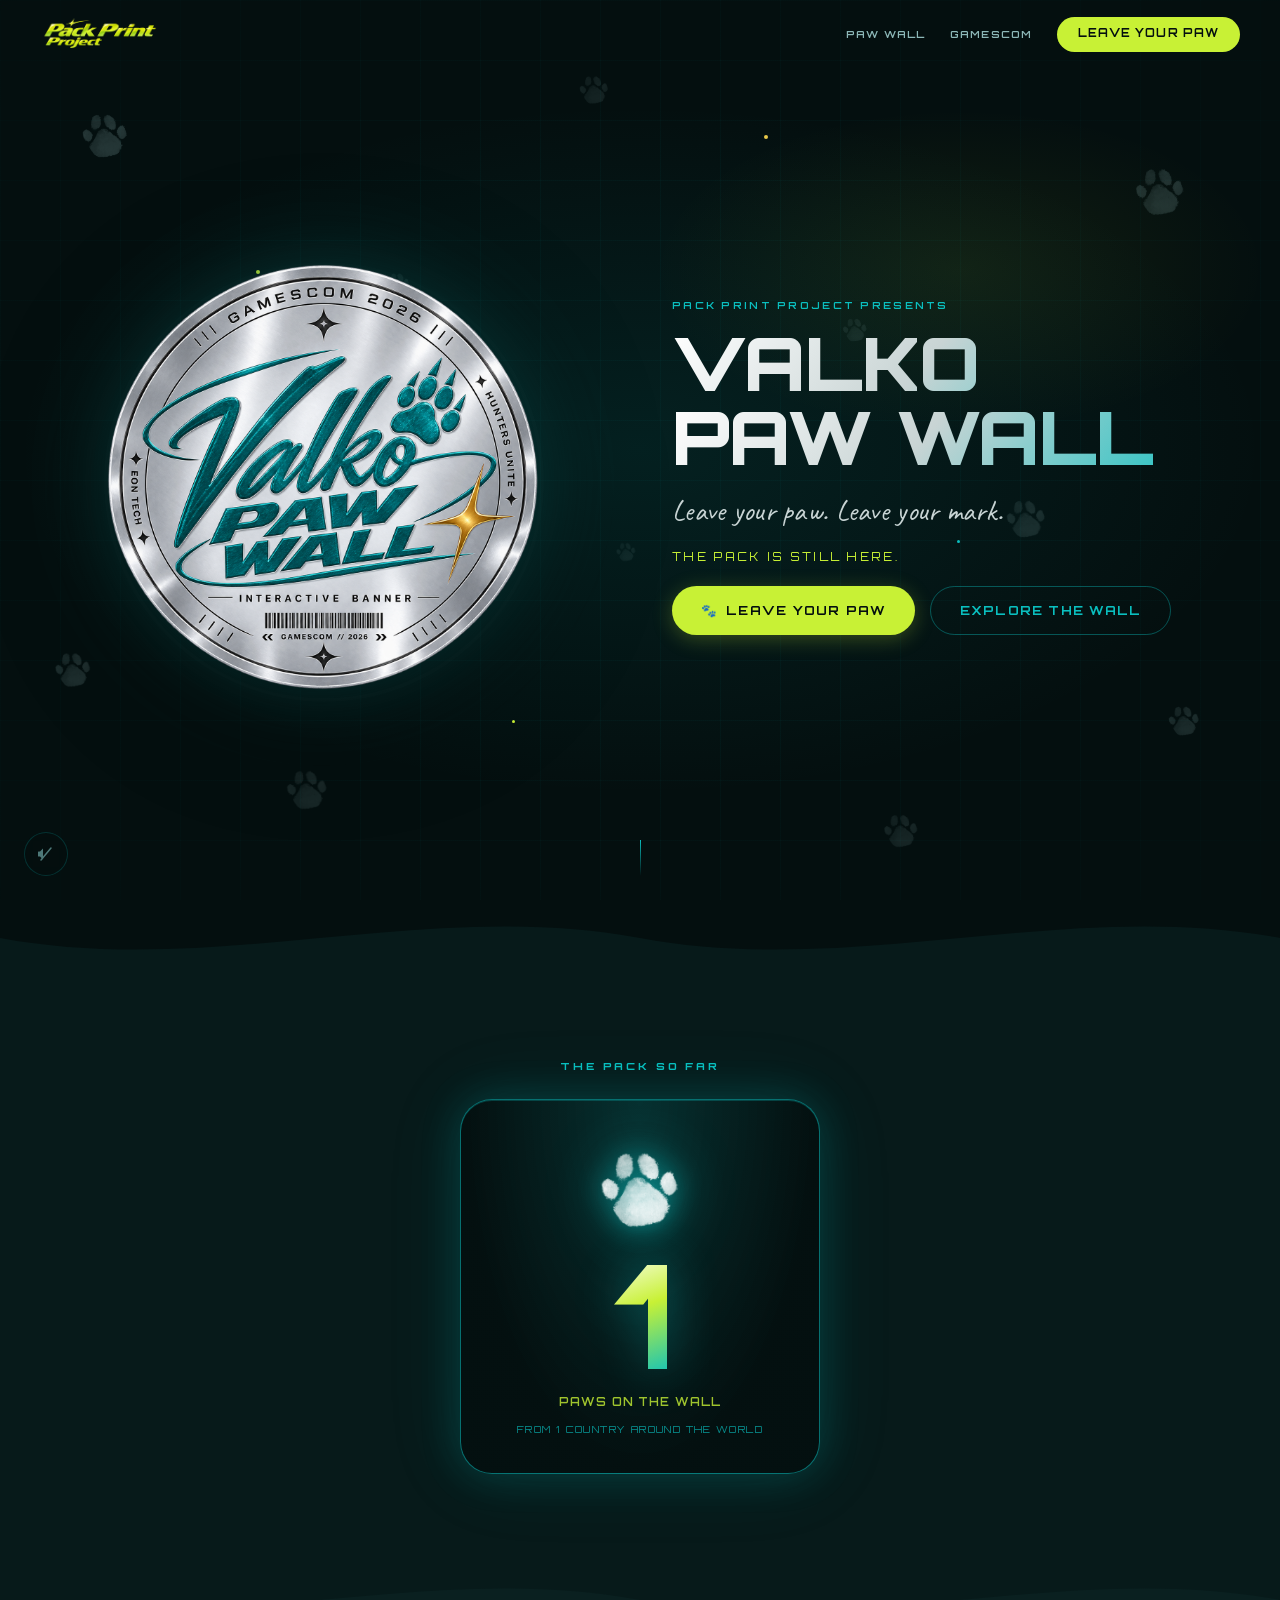
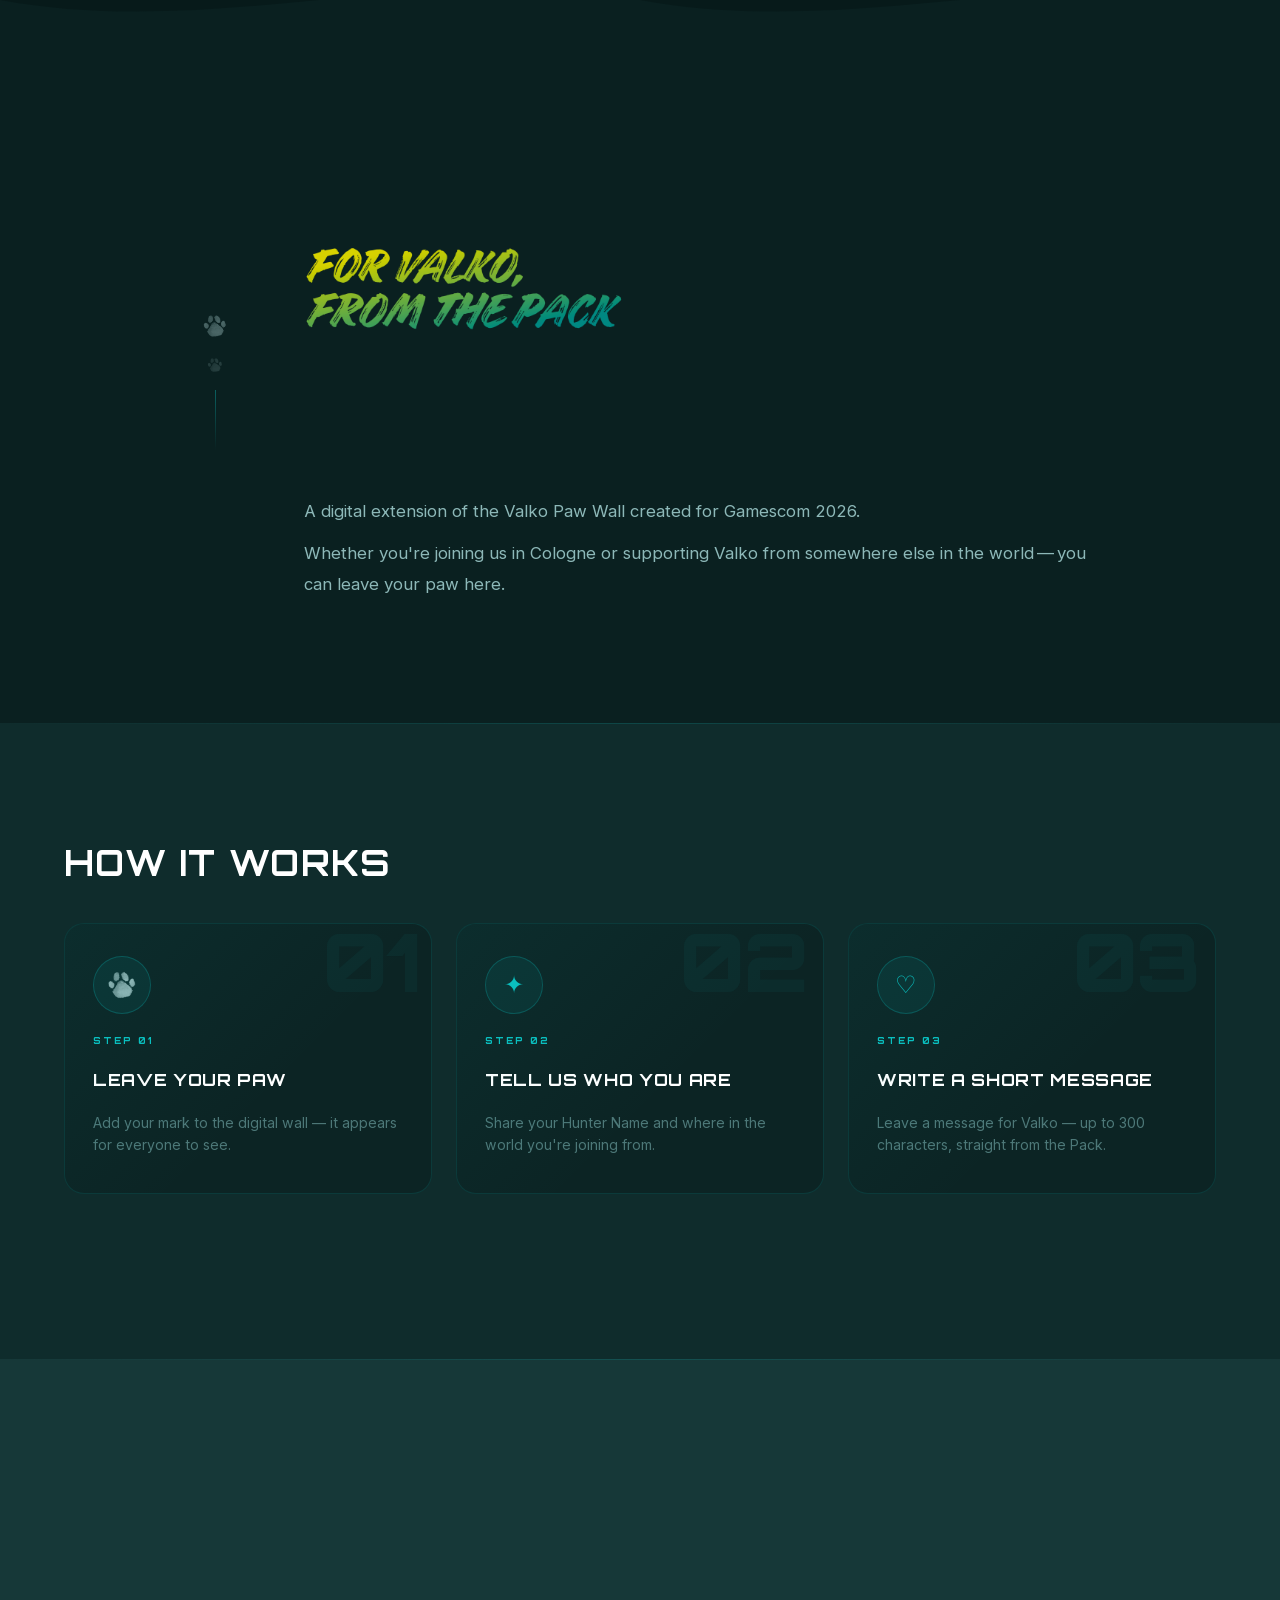
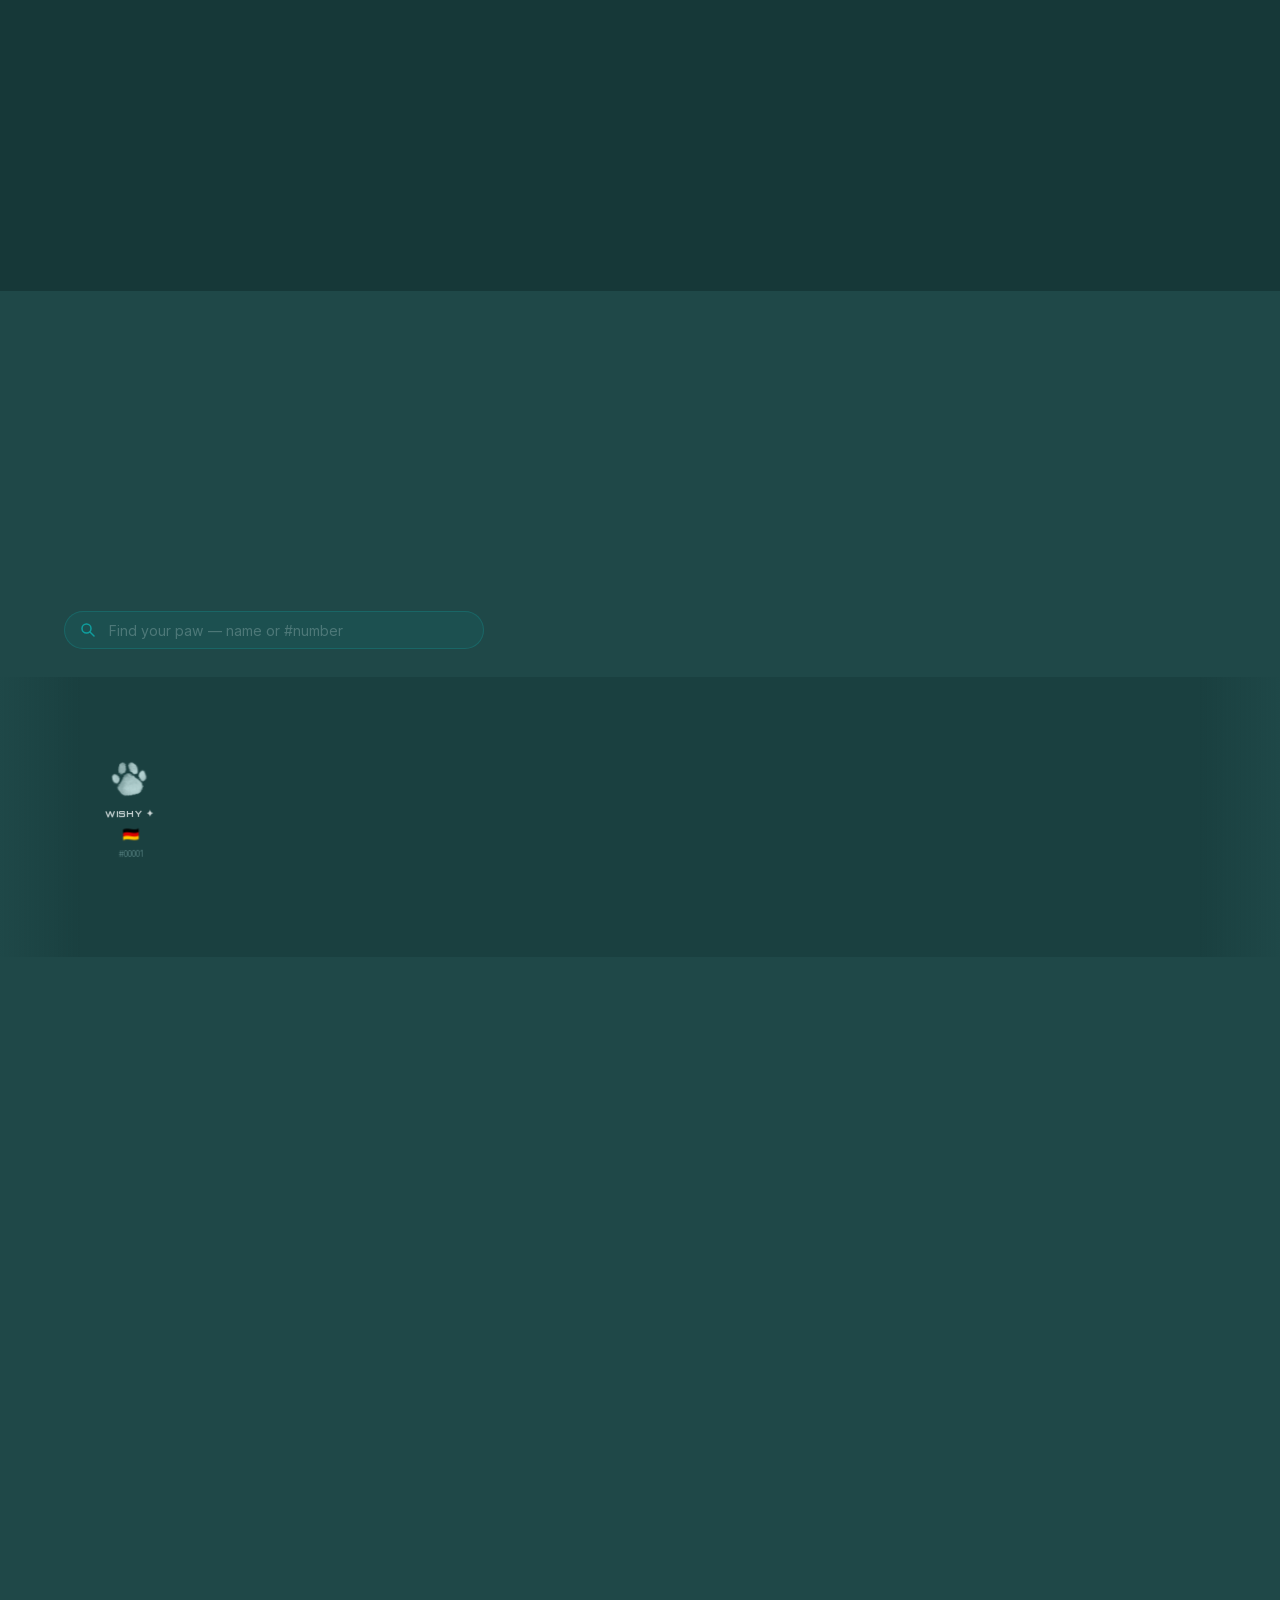
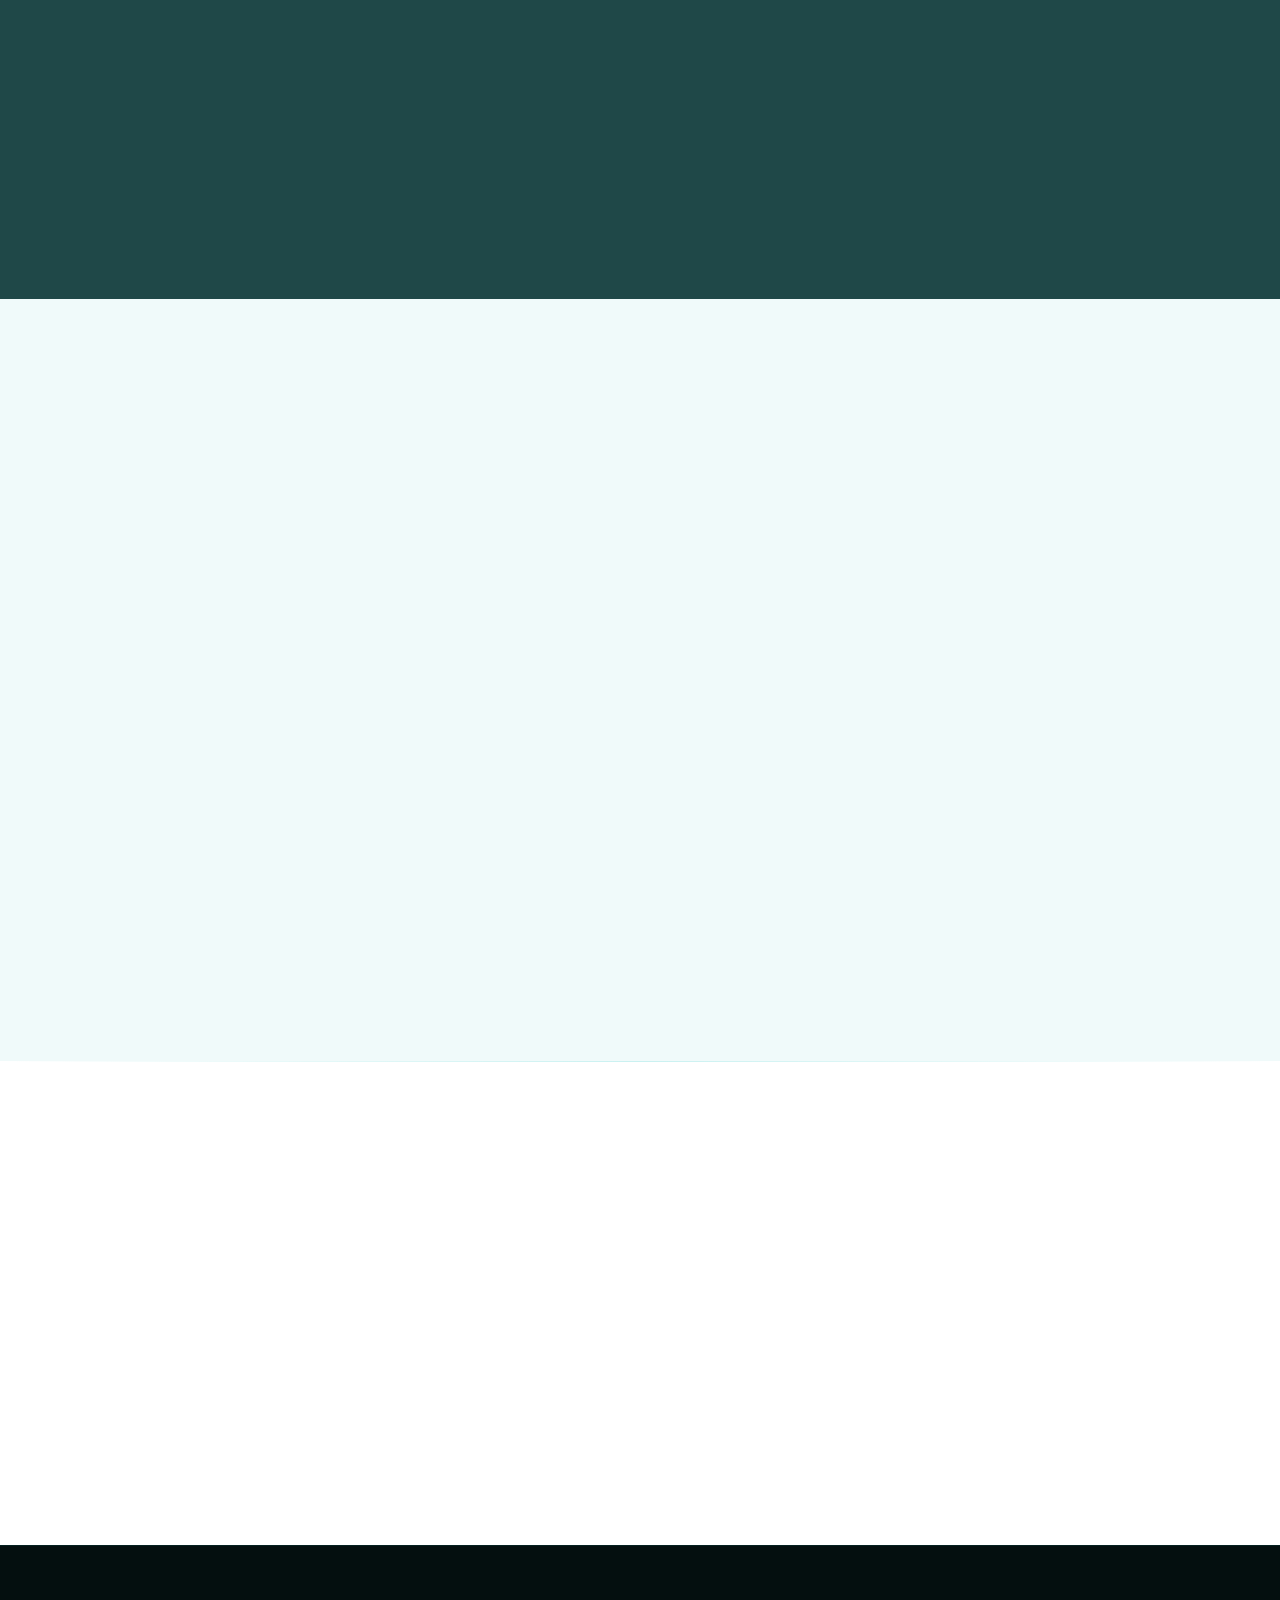
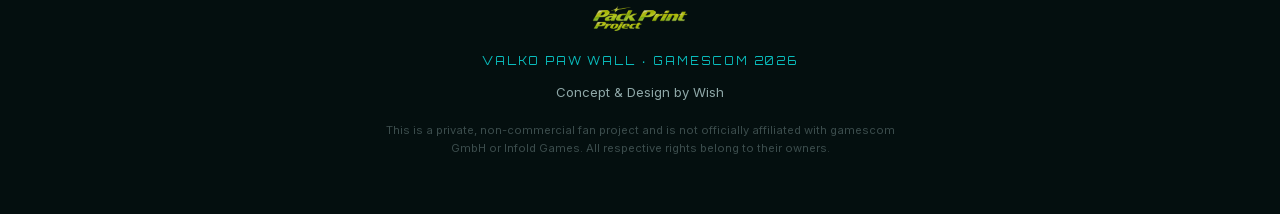
==== commit e0af0f4c: "UI polish: mode toggle, counter, globe, paw wall transitions - Mode toggle: active button solid teal" ====
--- a/index.html
+++ b/index.html
@@ -318,7 +318,7 @@
       </div>
       <div class="world-map-wrap reveal">
         <div class="world-map" id="world-map" aria-label="World map showing Pack locations">
-          <!-- SVG world map with country dots, injected by JS -->
+          <!-- canvas + floating paws injected by JS -->
         </div>
         <div class="world-stats" id="world-stats">
           <!-- Country count injected by JS -->
--- a/styles.css
+++ b/styles.css
@@ -701,7 +701,7 @@
 .how-it-works     { background: #0f2c2c; }
 .leave-your-paw   { background: #163838; }
 .paw-wall-section { background: #1f4848; }
-.world-section    { background: #285a5a; }
+.world-section    { background: #1f4848; }
 .event-info       { background: #f0fafa; }
 .memories-teaser  { background: #ffffff; }
 
@@ -971,14 +971,7 @@
 }
 
 .paw-wall-section::before { display: none; }
-.paw-wall-section::after {
-  content: '';
-  position: absolute;
-  bottom: 0; left: 0; right: 0;
-  height: 1px;
-  background: linear-gradient(90deg, transparent, rgba(10,191,191,0.18), transparent);
-  pointer-events: none;
-}
+.world-section::before { display: none; }
 
 .paw-wall-header-wrap {
   padding-top: var(--section-gap);
@@ -1117,7 +1110,7 @@
 
 .counter-label {
   font-size: 0.88rem;
-  color: var(--text-on-dark-muted);
+  color: var(--text-on-dark);
   font-style: italic;
 }
 
@@ -1301,7 +1294,7 @@
   font-weight: 700;
   letter-spacing: 0.1em;
   text-transform: uppercase;
-  color: var(--text-on-dark-muted);
+  color: var(--teal);
   background: none;
   border: none;
   cursor: pointer;
@@ -1312,8 +1305,8 @@
 .wall-mode-btn:hover { color: var(--teal); }
 
 .wall-mode-btn.active {
-  color: var(--teal-dark);
-  background: rgba(10,191,191,0.12);
+  color: #fff;
+  background: var(--teal);
 }
 
 /* ---- Wall mode visibility — JS sets data-wall-mode on section ---- */
@@ -1439,6 +1432,29 @@
   height: auto;
   display: block;
 }
+
+/* Floating background paws inside world-map frame — corners/edges only, away from globe */
+.wmp {
+  position: absolute;
+  background-image: url('assets/images/paw.png');
+  background-size: contain;
+  background-repeat: no-repeat;
+  filter: invert(1) sepia(1) saturate(5) hue-rotate(145deg);
+  pointer-events: none;
+  z-index: 1;
+  animation: floatPaw 11s ease-in-out infinite;
+}
+/* Left edge */
+.wmp-1  { width: 48px; height: 48px; top: 10%;  left:  3%;  opacity: 0.10; animation-duration: 12s; animation-delay:  0s;  }
+.wmp-2  { width: 30px; height: 30px; top: 60%;  left:  2%;  opacity: 0.08; animation-duration: 10s; animation-delay: -3s;  }
+.wmp-3  { width: 22px; height: 22px; top: 82%;  left:  8%;  opacity: 0.09; animation-duration: 14s; animation-delay: -6s;  }
+/* Right edge */
+.wmp-4  { width: 42px; height: 42px; top:  8%;  left: 88%;  opacity: 0.09; animation-duration: 11s; animation-delay: -2s;  }
+.wmp-5  { width: 28px; height: 28px; top: 55%;  left: 91%;  opacity: 0.08; animation-duration: 13s; animation-delay: -5s;  }
+.wmp-6  { width: 20px; height: 20px; top: 78%;  left: 85%;  opacity: 0.10; animation-duration:  9s; animation-delay: -7s;  }
+/* Bottom corners */
+.wmp-7  { width: 36px; height: 36px; top: 75%;  left: 20%;  opacity: 0.07; animation-duration: 15s; animation-delay: -1s;  }
+.wmp-8  { width: 26px; height: 26px; top: 80%;  left: 72%;  opacity: 0.08; animation-duration: 12s; animation-delay: -4s;  }
 
 /* Country dots on the map */
 .map-dot {
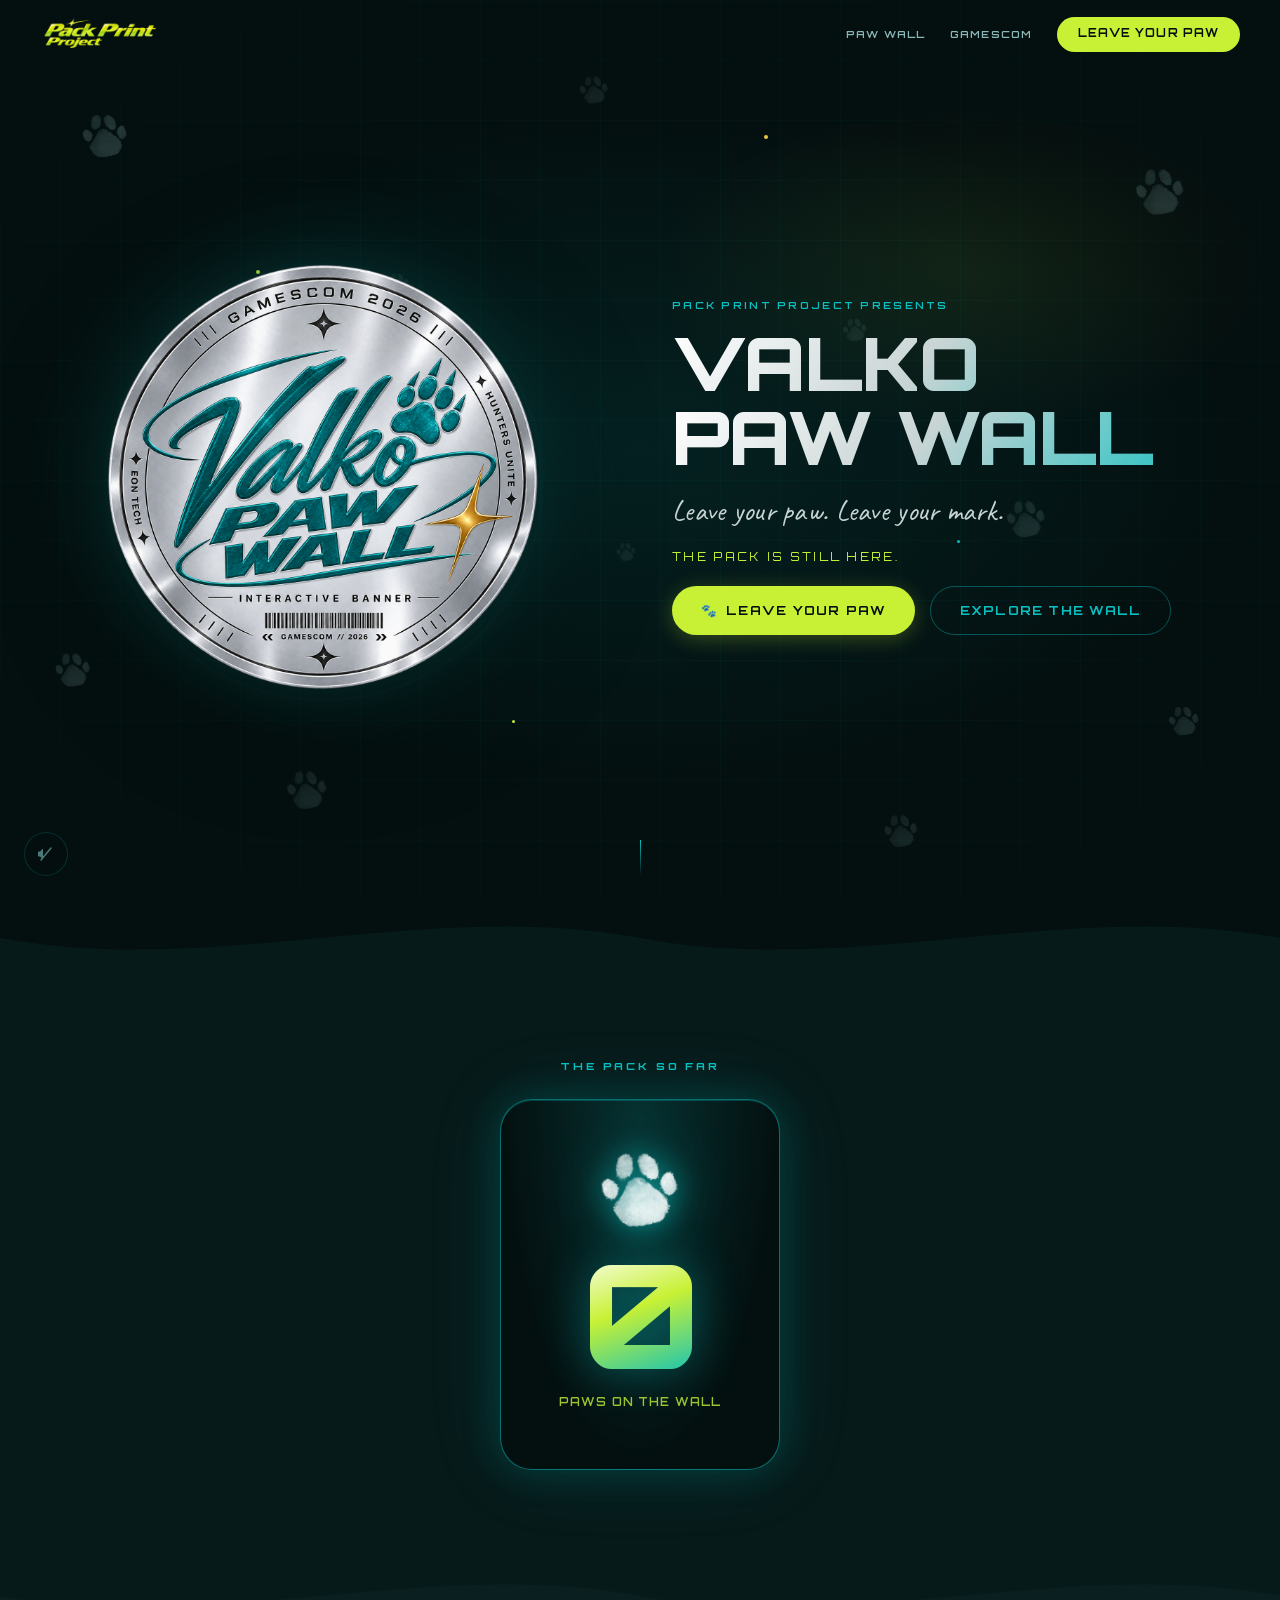
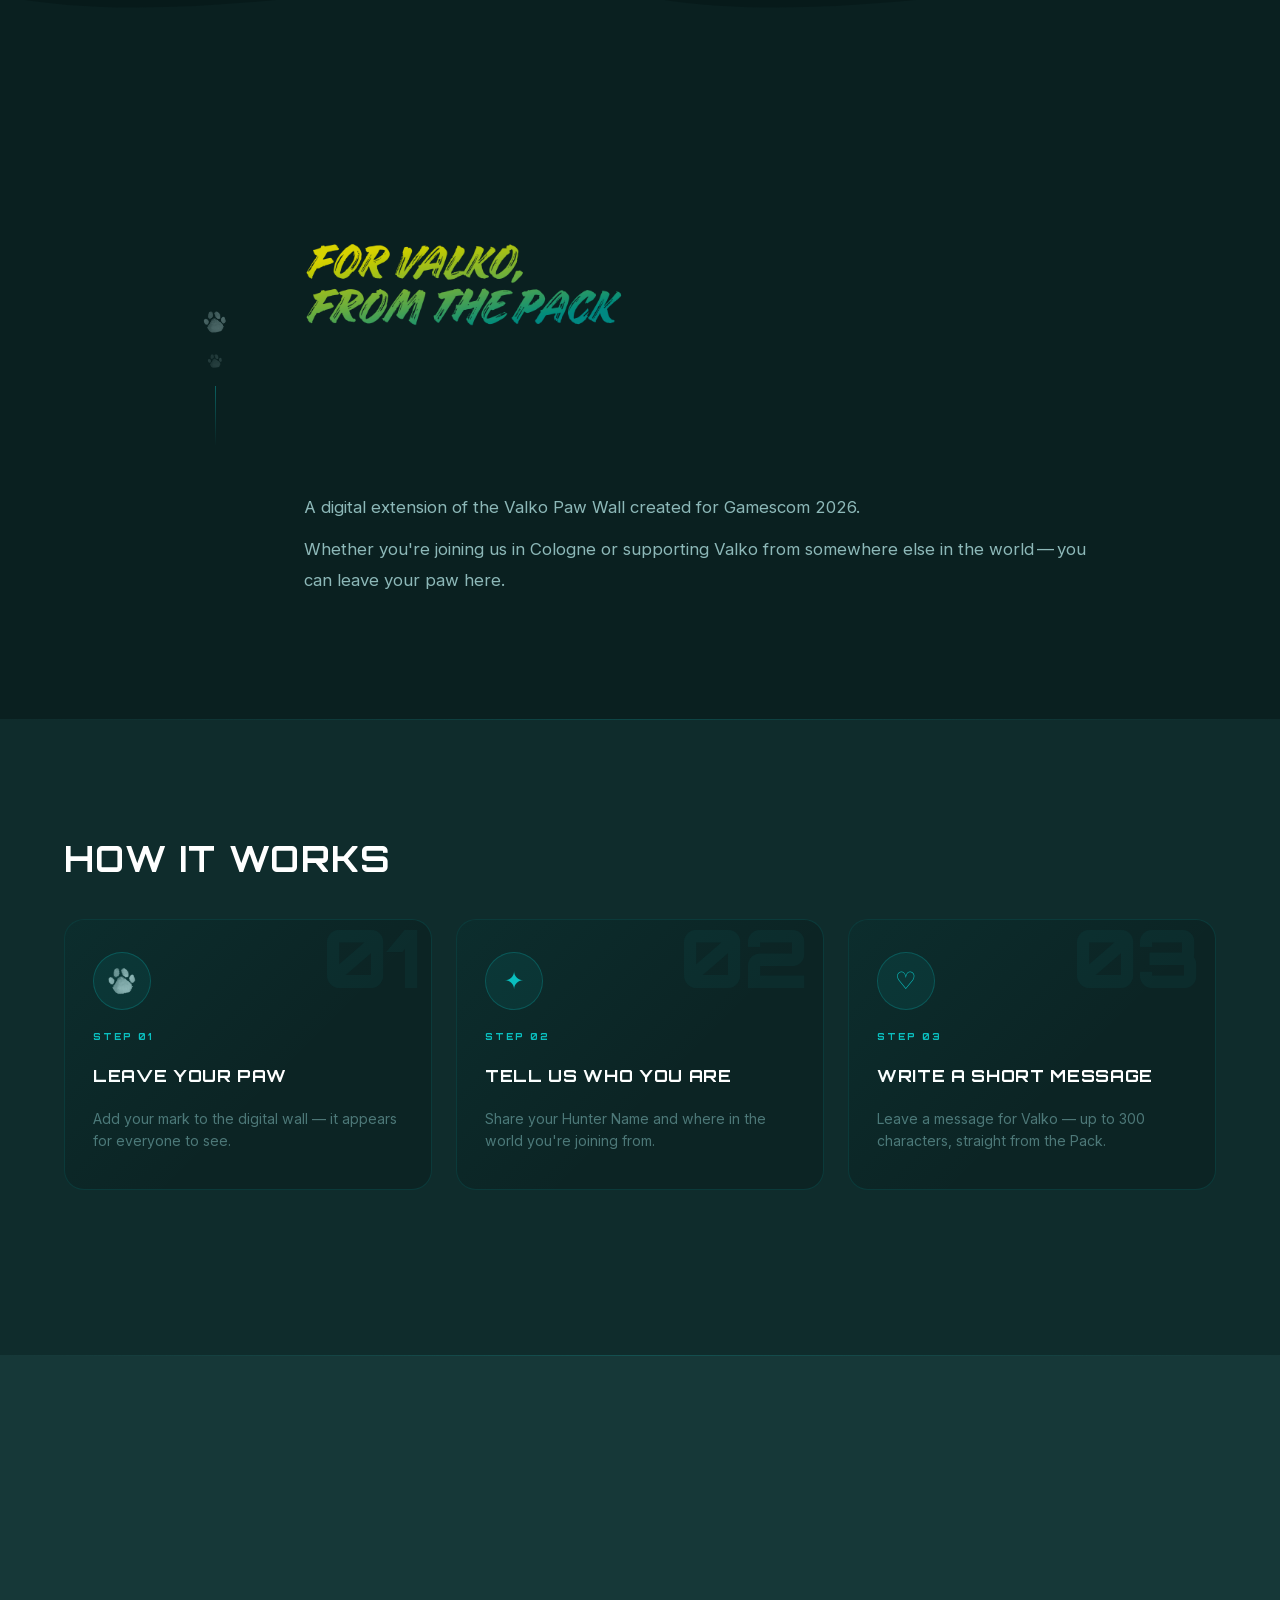
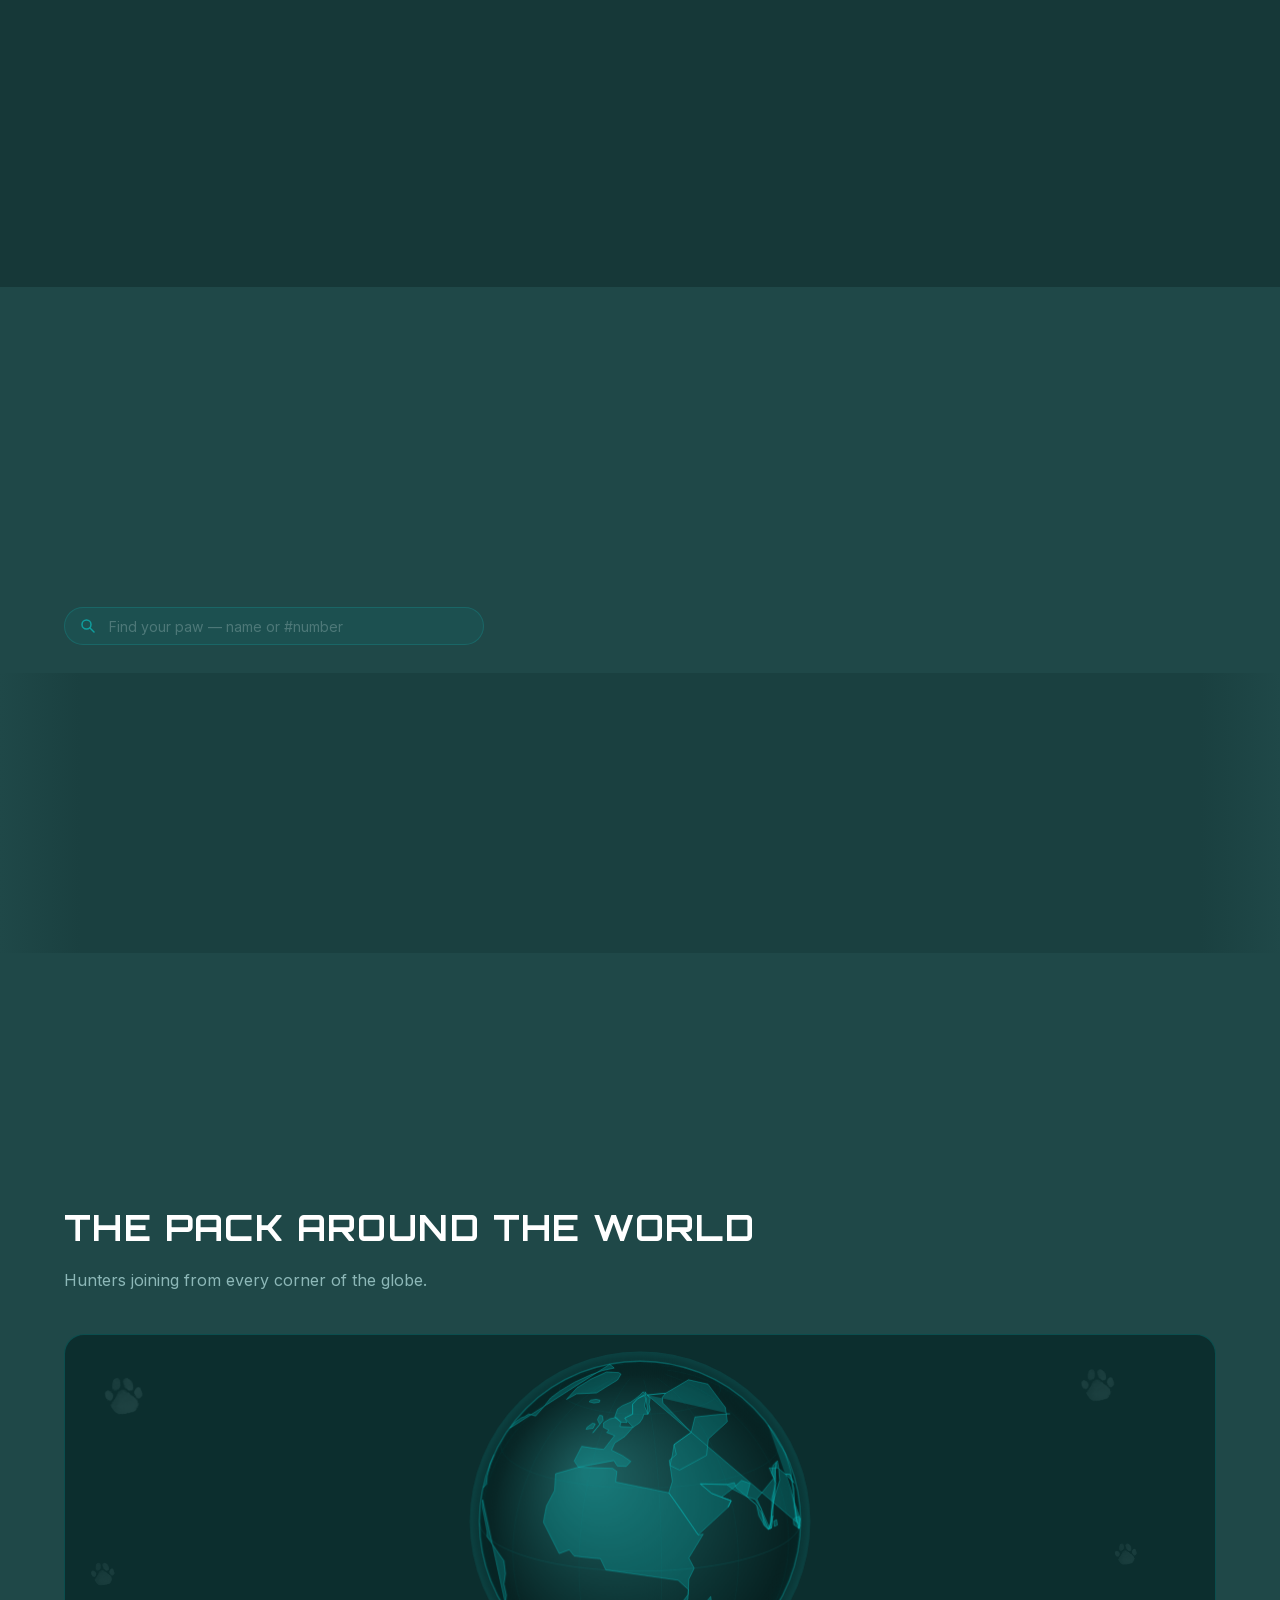
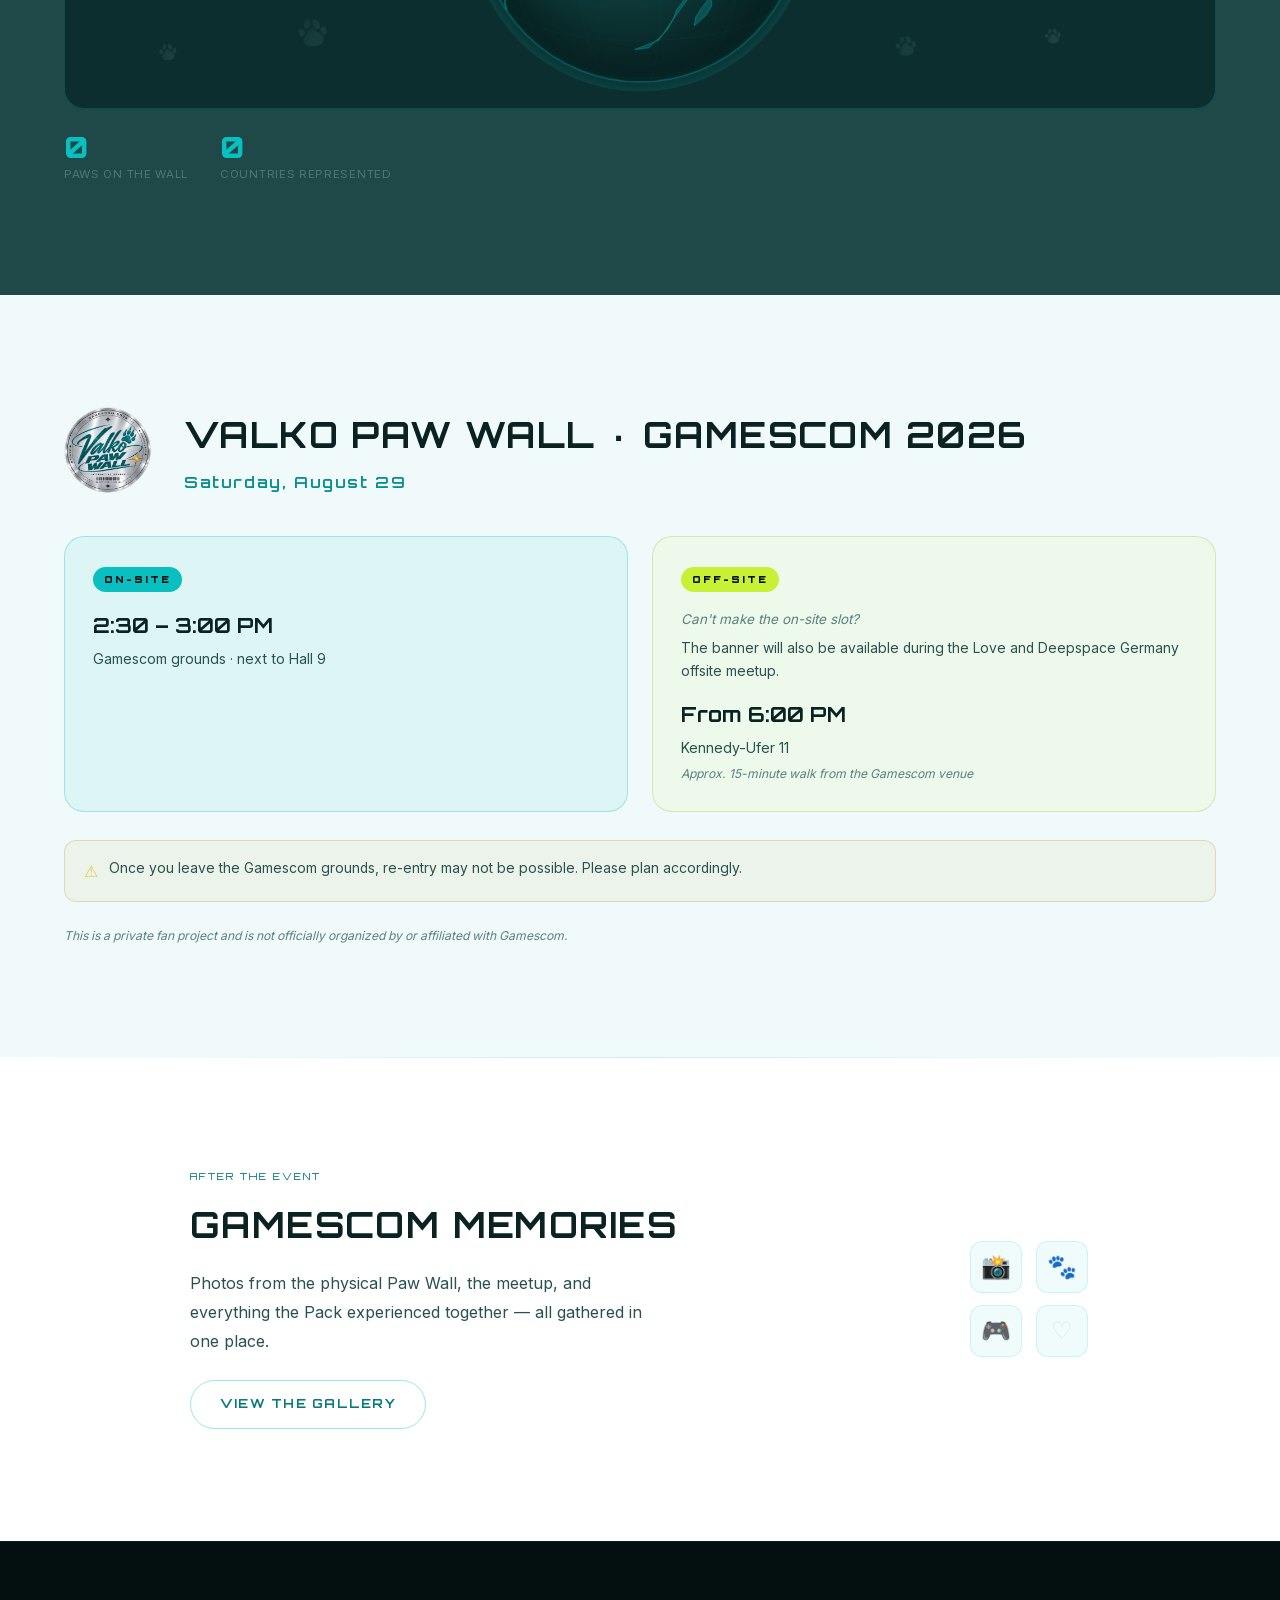
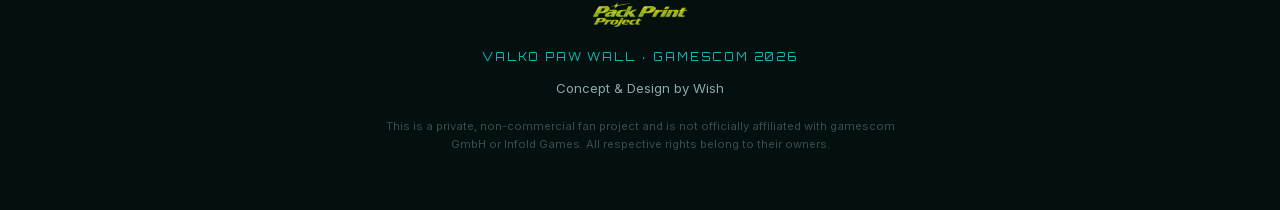
==== commit f522d270: "Fix world stats counter, Country→Country/Region label, +/- zoom buttons for wall mode" ====
--- a/index.html
+++ b/index.html
@@ -269,6 +269,12 @@
                 Wall
               </button>
             </div>
+            <!-- Zoom controls (wall mode only) -->
+            <div class="wall-zoom-controls" id="wall-zoom-controls" aria-label="Zoom" hidden>
+              <button class="wall-zoom-btn" id="zoom-out" aria-label="Zoom out" title="Zoom out">−</button>
+              <button class="wall-zoom-btn" id="zoom-reset" aria-label="Reset zoom" title="Reset zoom">100%</button>
+              <button class="wall-zoom-btn" id="zoom-in" aria-label="Zoom in" title="Zoom in">+</button>
+            </div>
           </div>
         </div>
       </div>
@@ -484,7 +490,7 @@
         <!-- Country -->
         <div class="form-group">
           <label class="form-label" for="field-country">
-            Country <span class="optional-mark">(optional)</span>
+            Country/Region <span class="optional-mark">(optional)</span>
           </label>
           <div class="country-select-wrap">
             <input
@@ -492,14 +498,14 @@
               id="field-country"
               name="countrySearch"
               class="form-input"
-              placeholder="Search your country…"
+              placeholder="Search your country/region…"
               autocomplete="off"
               role="combobox"
               aria-expanded="false"
               aria-autocomplete="list"
               aria-controls="country-listbox"
             />
-            <ul class="country-dropdown" id="country-listbox" role="listbox" aria-label="Country suggestions"></ul>
+            <ul class="country-dropdown" id="country-listbox" role="listbox" aria-label="Country/Region suggestions"></ul>
           </div>
           <input type="hidden" id="field-country-code" name="countryCode" />
           <input type="hidden" id="field-country-name" name="countryName" />
--- a/styles.css
+++ b/styles.css
@@ -1309,6 +1309,35 @@
   background: var(--teal);
 }
 
+.wall-zoom-controls {
+  display: flex;
+  align-items: center;
+  gap: 0.25rem;
+}
+
+.wall-zoom-btn {
+  display: flex;
+  align-items: center;
+  justify-content: center;
+  min-width: 2rem;
+  height: 2rem;
+  padding: 0 0.4rem;
+  background: transparent;
+  border: 1px solid var(--teal);
+  border-radius: 6px;
+  color: var(--teal);
+  font-family: var(--font-display);
+  font-size: 0.8rem;
+  font-weight: 600;
+  cursor: pointer;
+  transition: background 0.15s, color 0.15s;
+}
+
+.wall-zoom-btn:hover {
+  background: var(--teal);
+  color: #fff;
+}
+
 /* ---- Wall mode visibility — JS sets data-wall-mode on section ---- */
 /* Default: scroll visible, mosaic hidden */
 #paw-wall-scroll-wrap  { display: block; }
@@ -1364,6 +1393,8 @@
   /* Large canvas — JS sizes + positions it, absolutely placed paws inside */
   position: absolute;
   top: 0;
+  transform-origin: top left;
+  transition: transform 0.2s ease;
   left: 0;
   /* Size is set dynamically by JS based on entry count */
   will-change: transform;
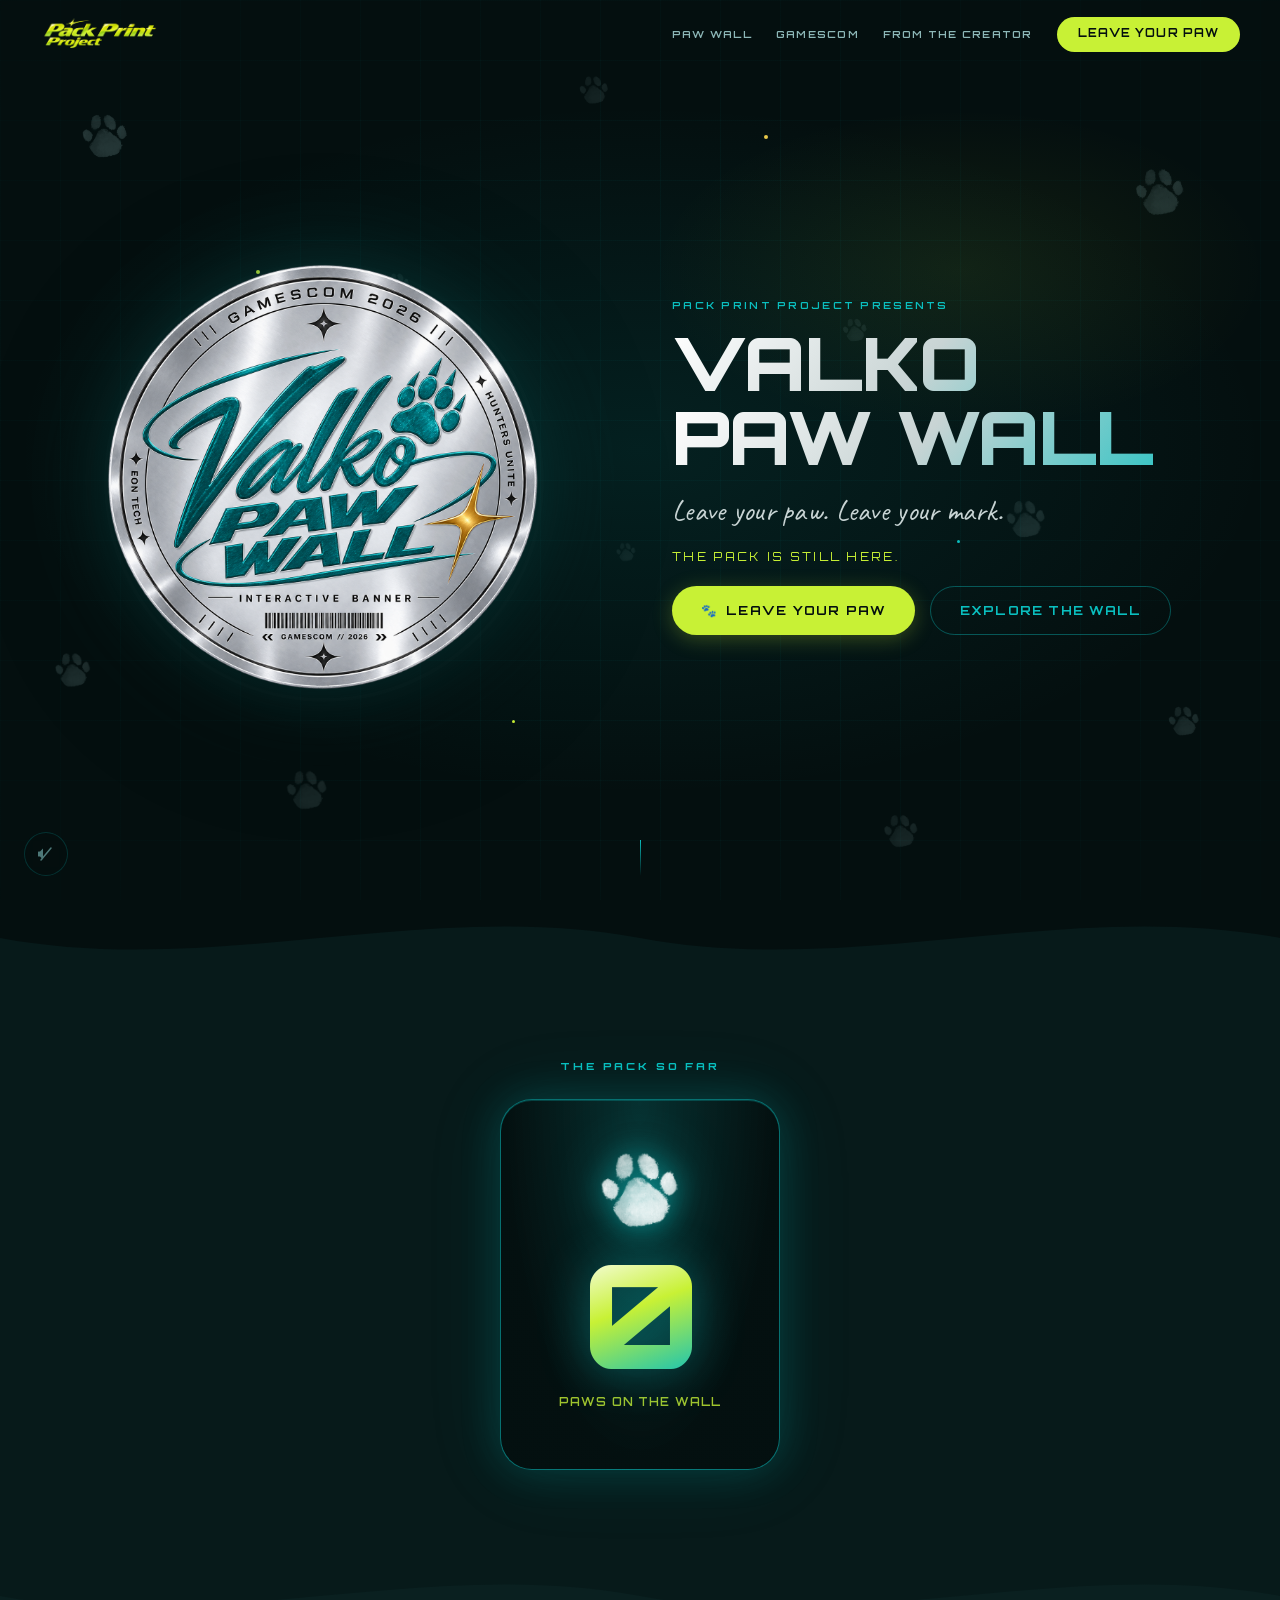
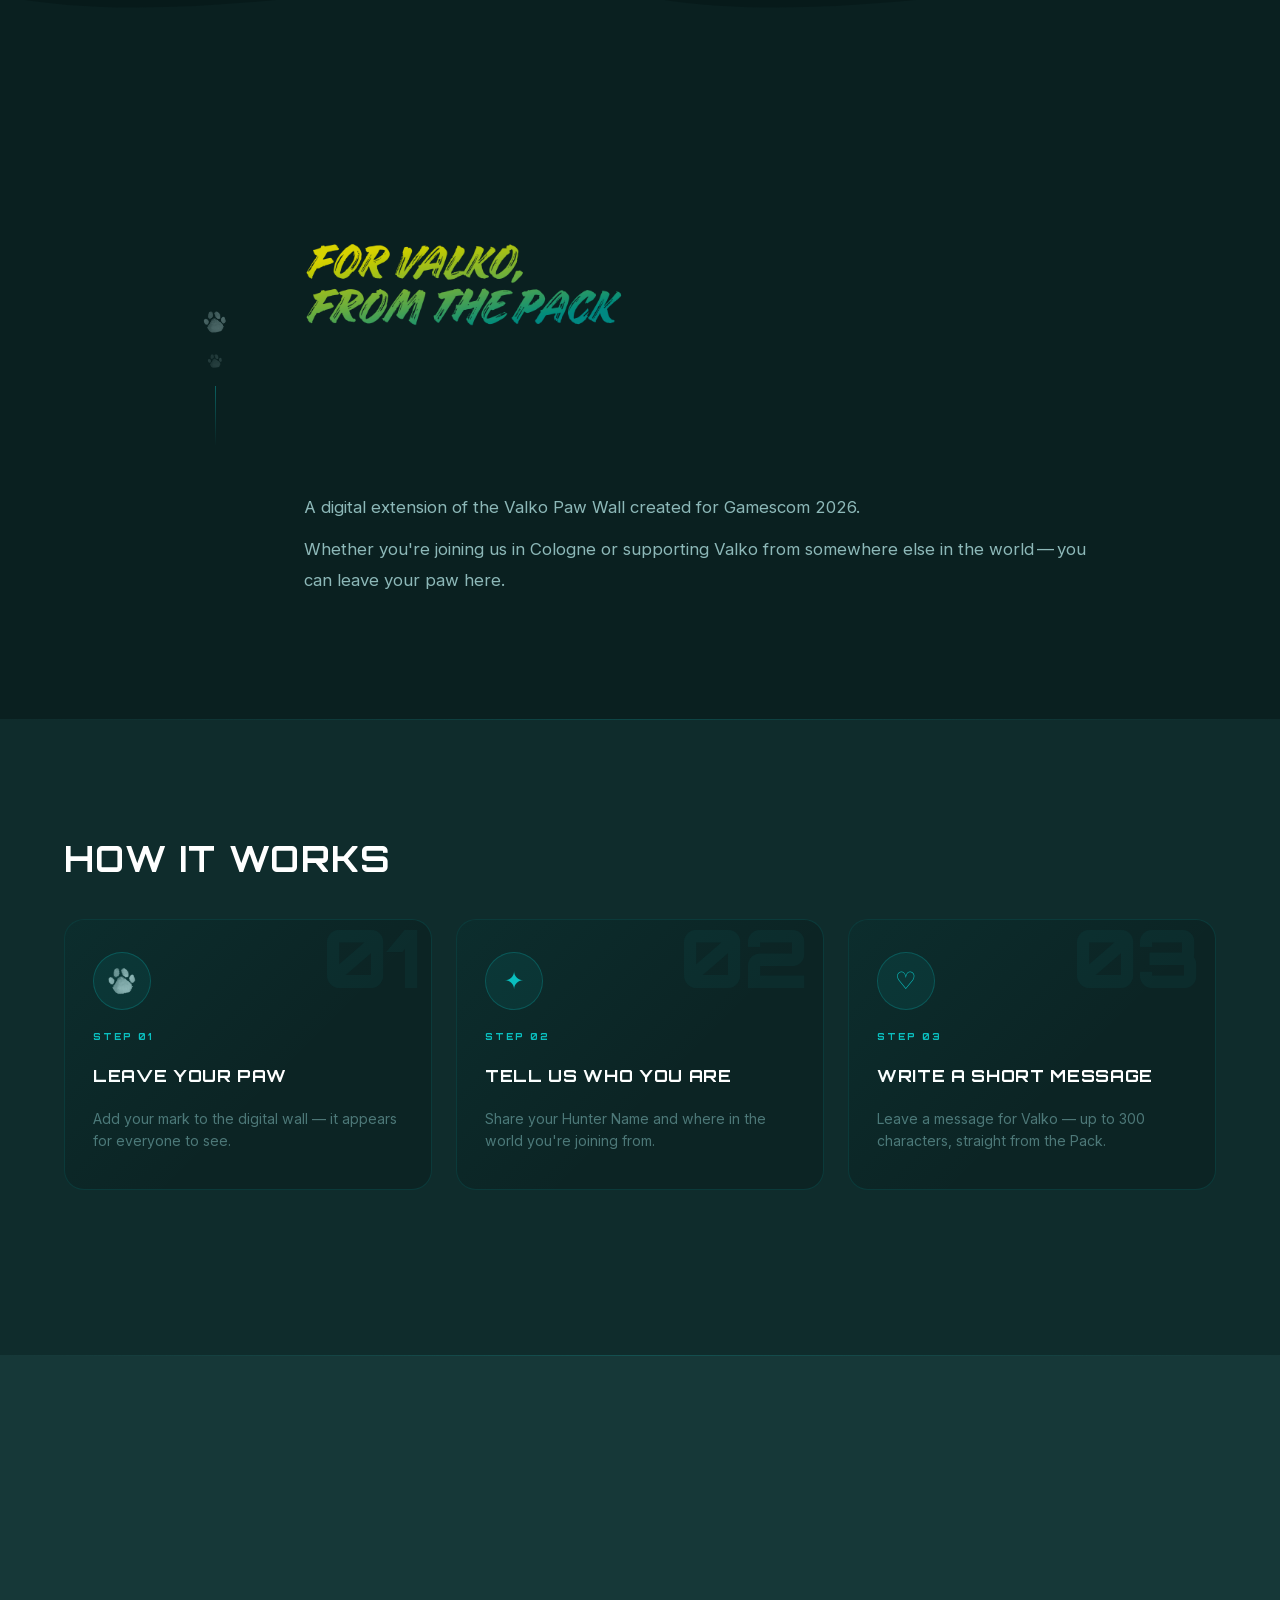
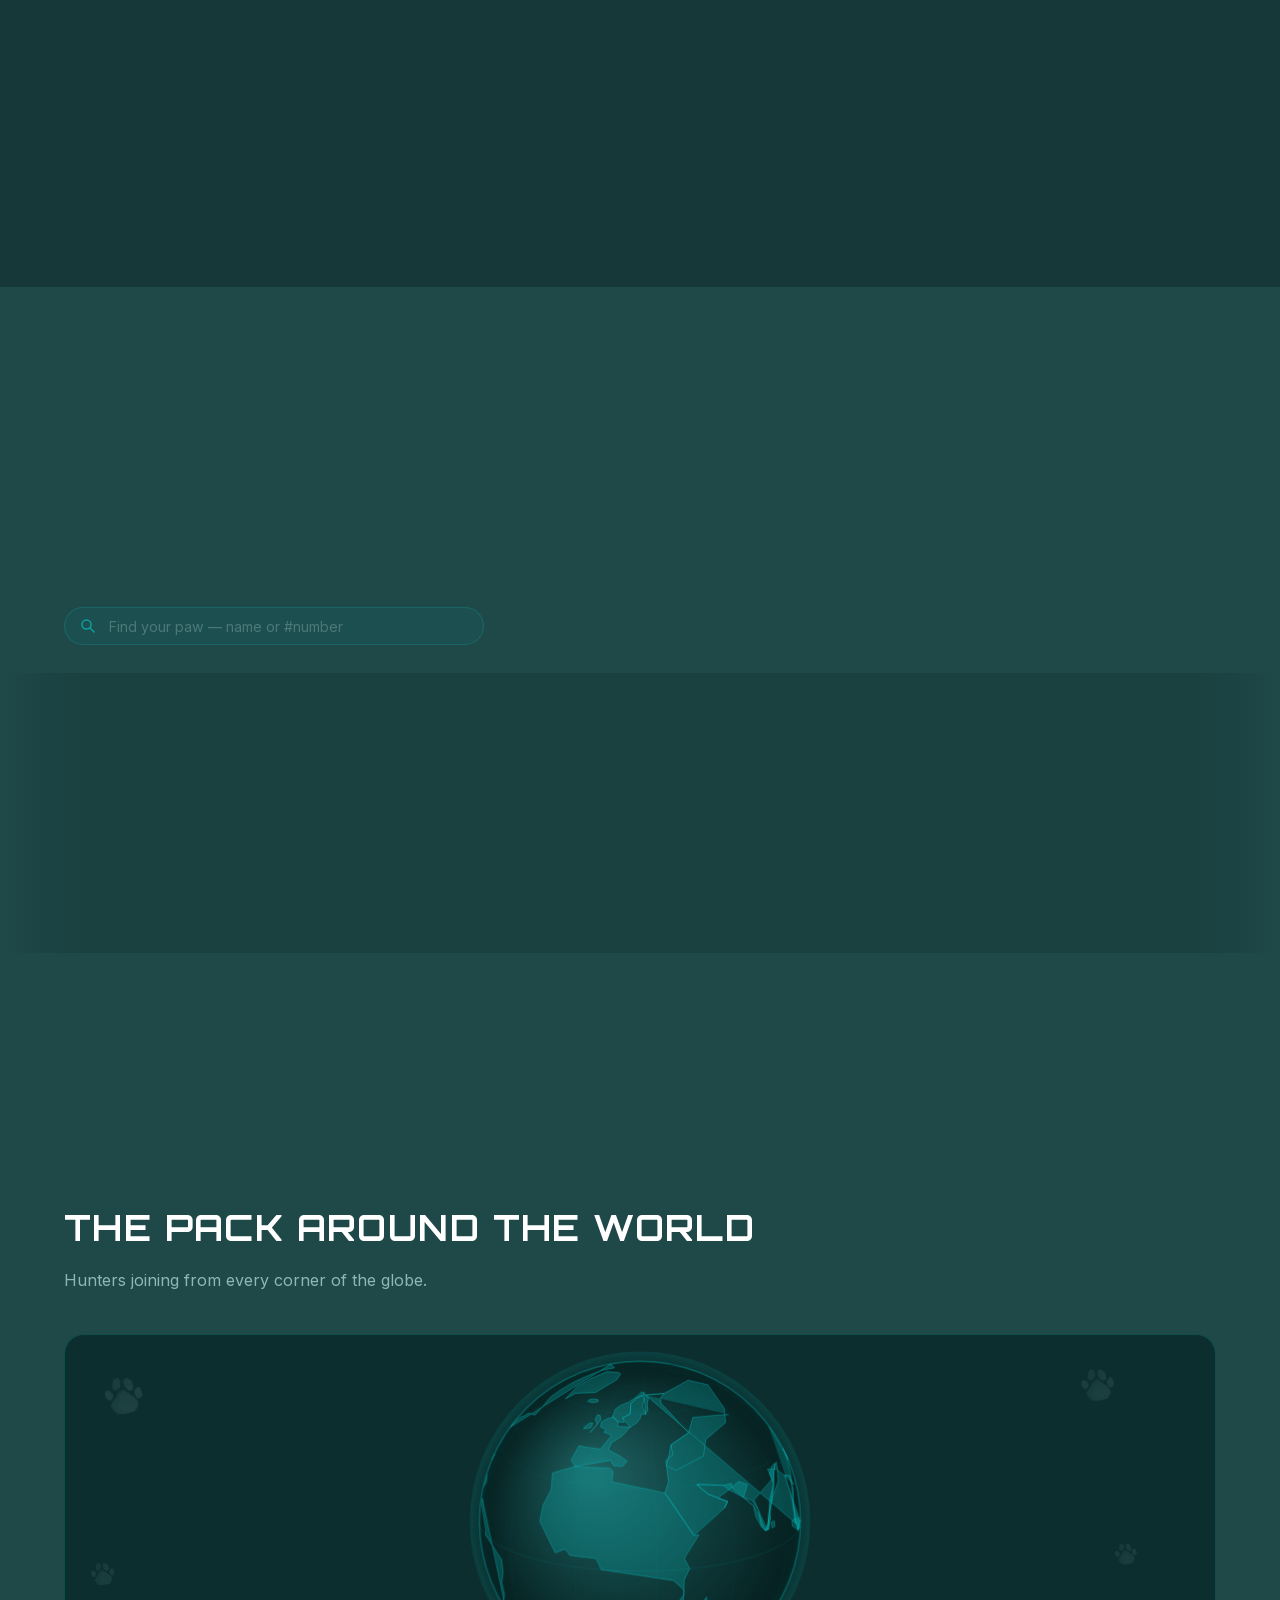
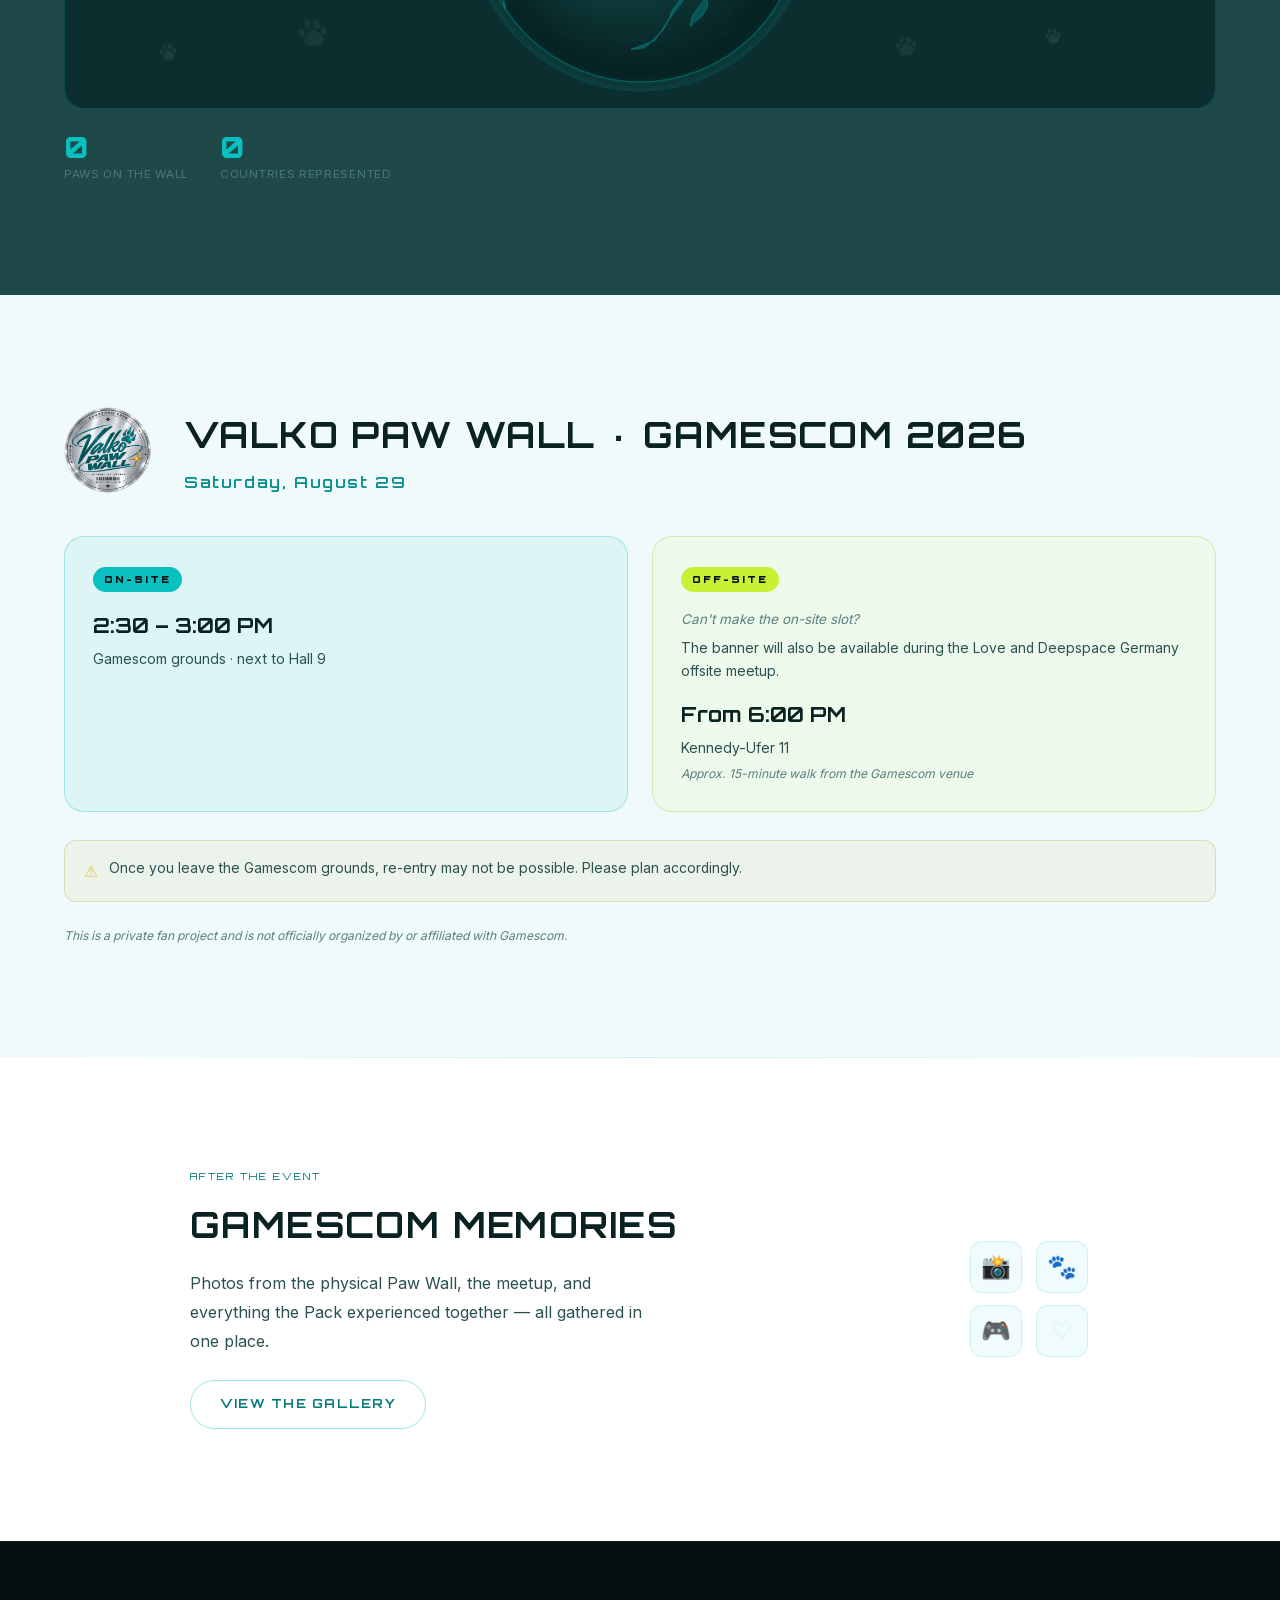
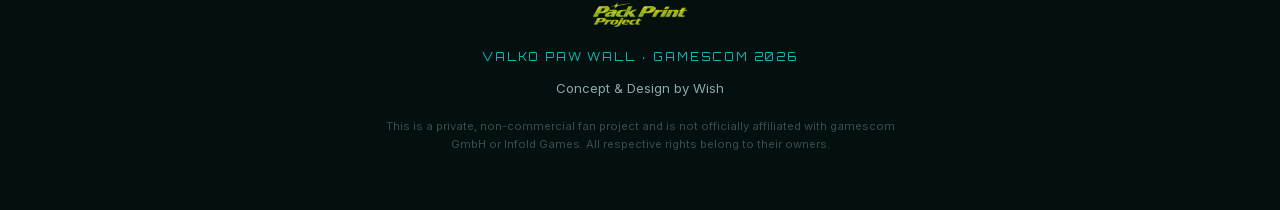
==== commit 817b83e8: "Add creator message page — light theme, handwriting heading, styled quote + appeal" ====
--- a/index.html
+++ b/index.html
@@ -21,6 +21,7 @@
       <div class="nav-links">
         <a href="#paw-wall" class="nav-link">Paw Wall</a>
         <a href="gamescom.html" class="nav-link">Gamescom</a>
+        <a href="message.html" class="nav-link">From the Creator</a>
         <a href="#leave-your-paw" class="nav-cta">Leave Your Paw</a>
       </div>
     </div>
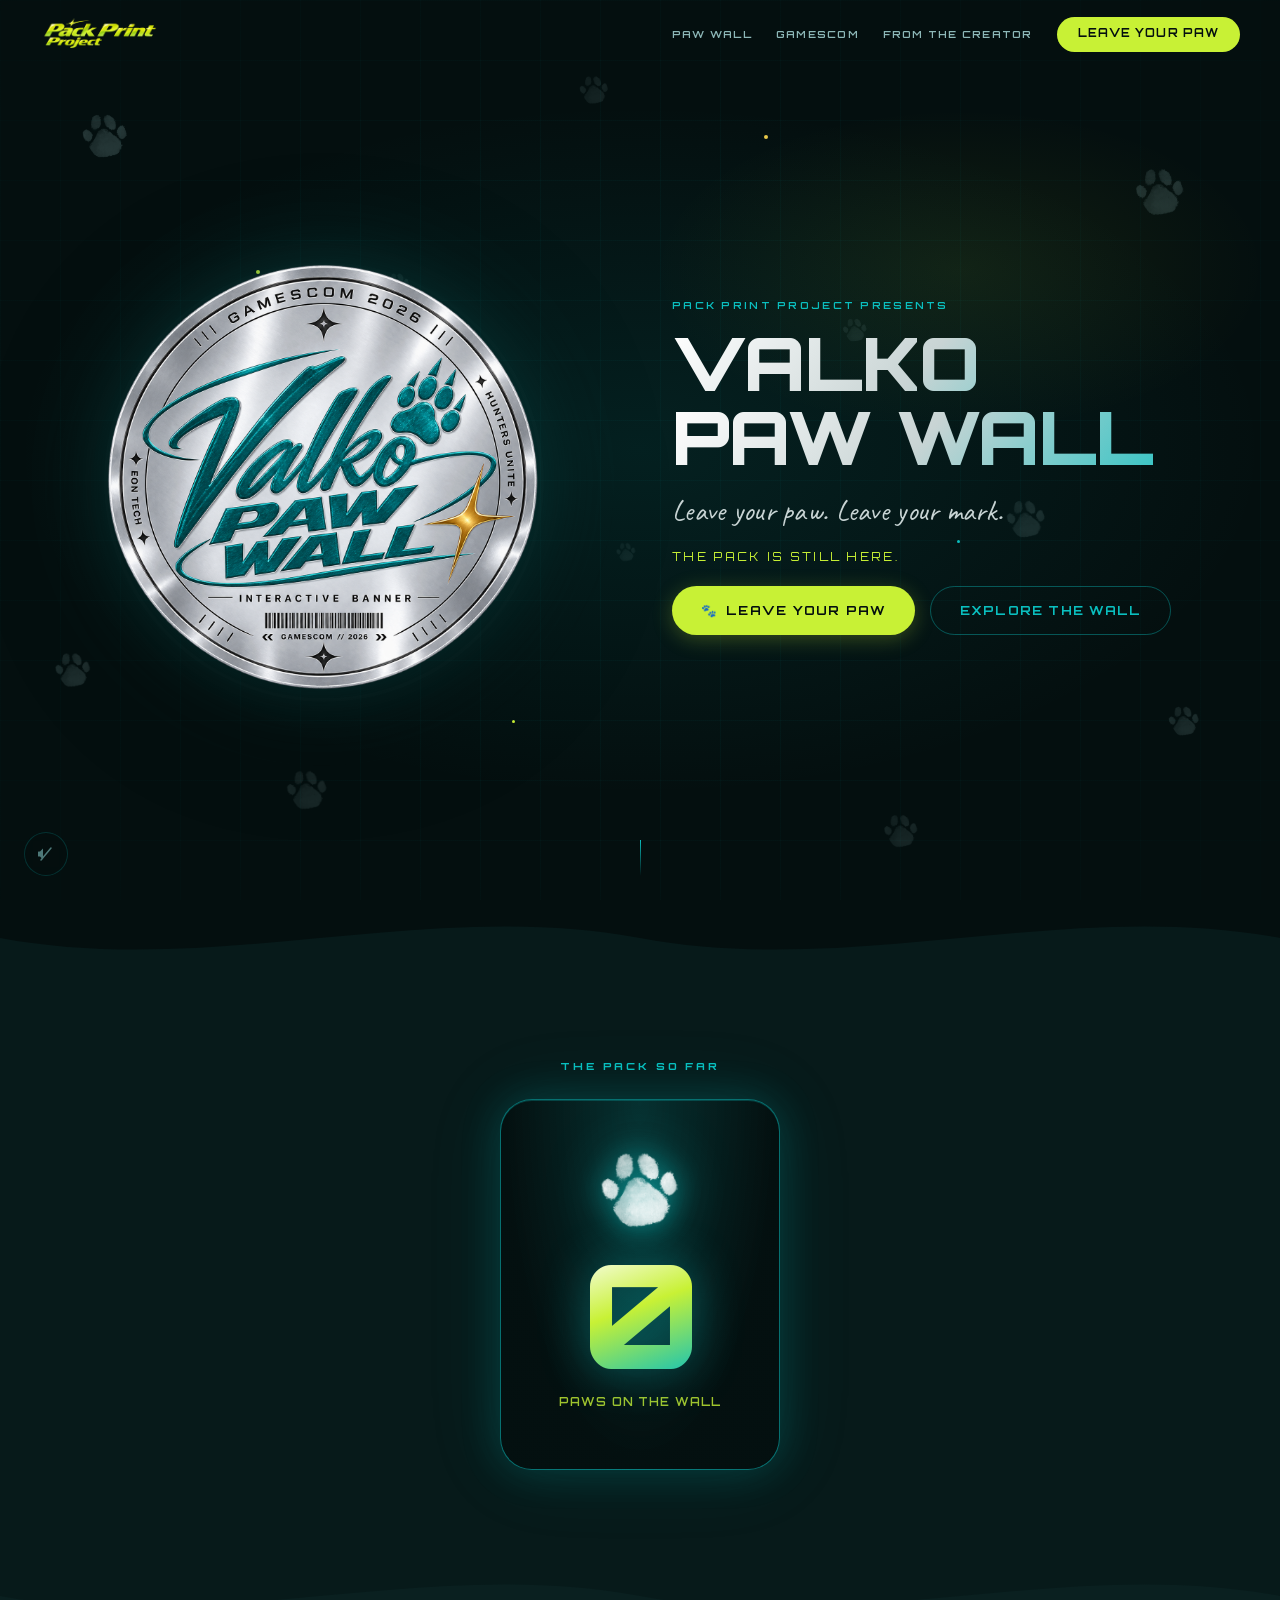
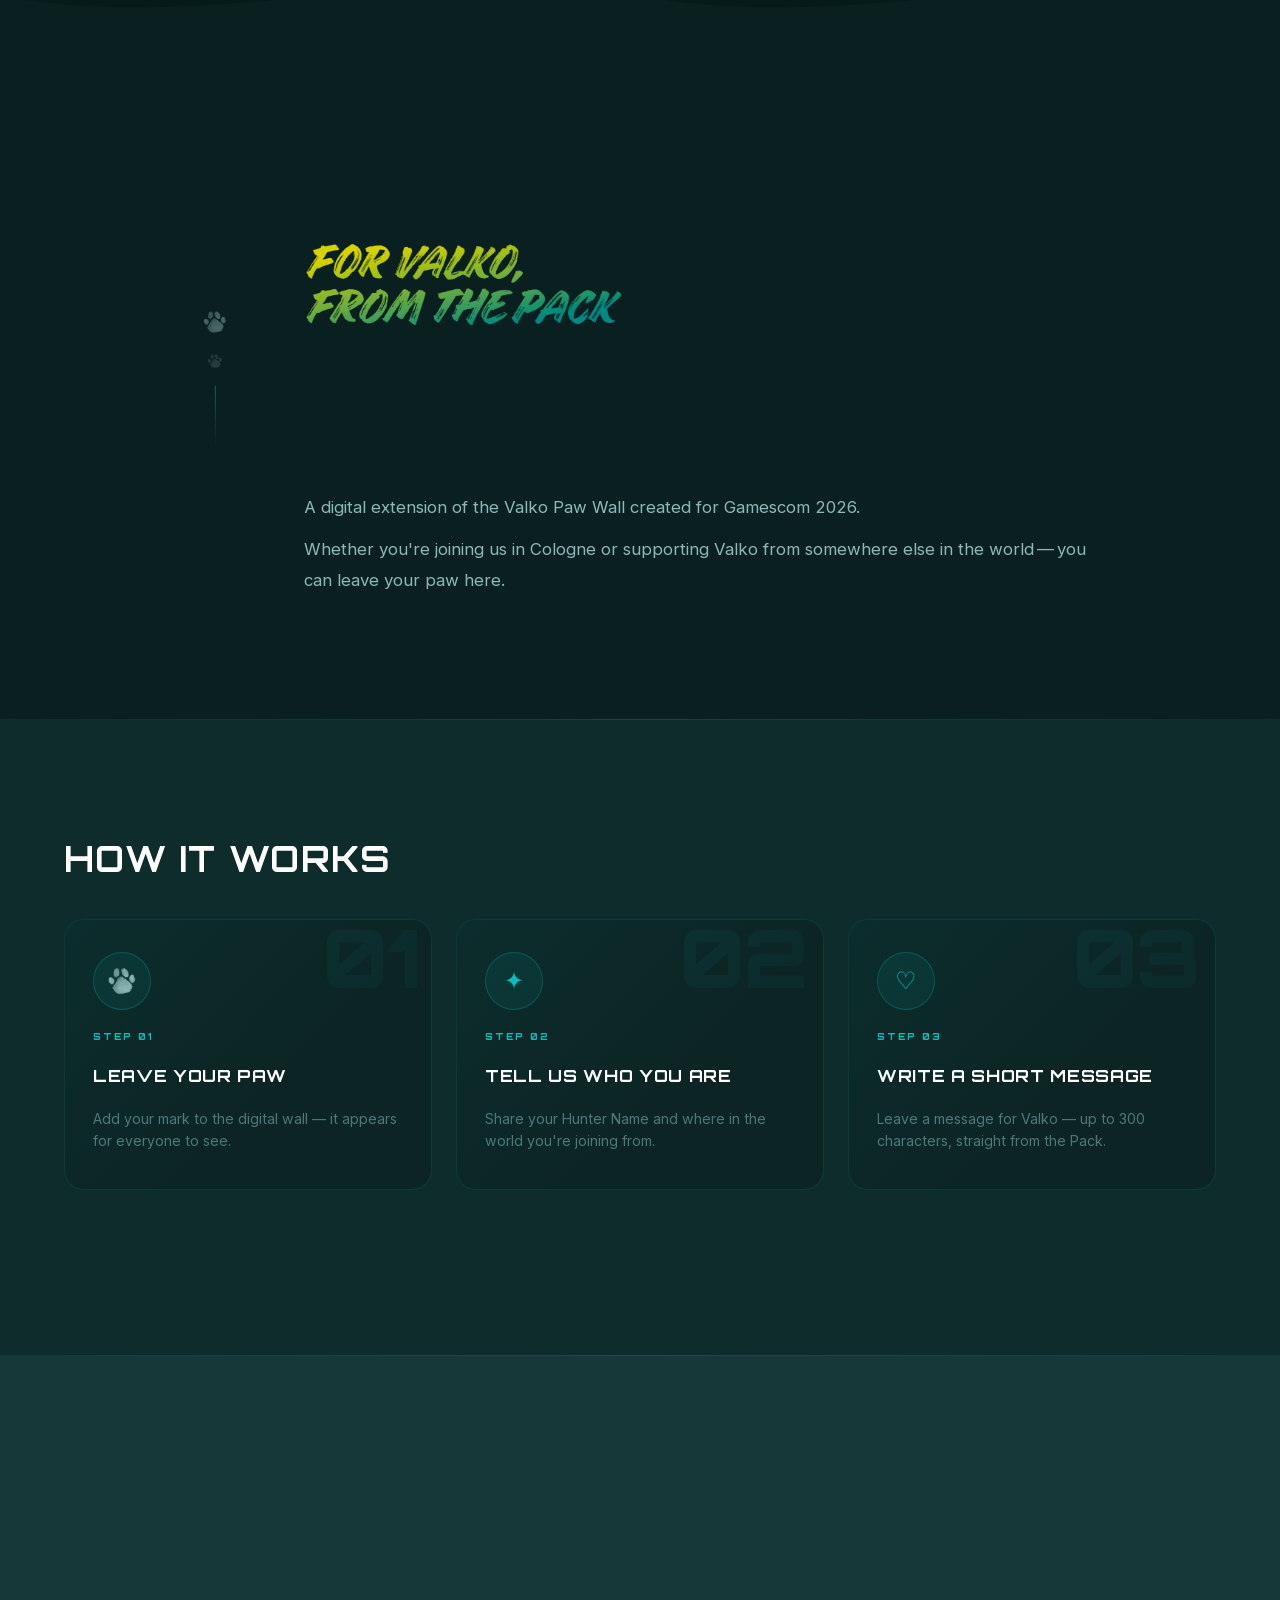
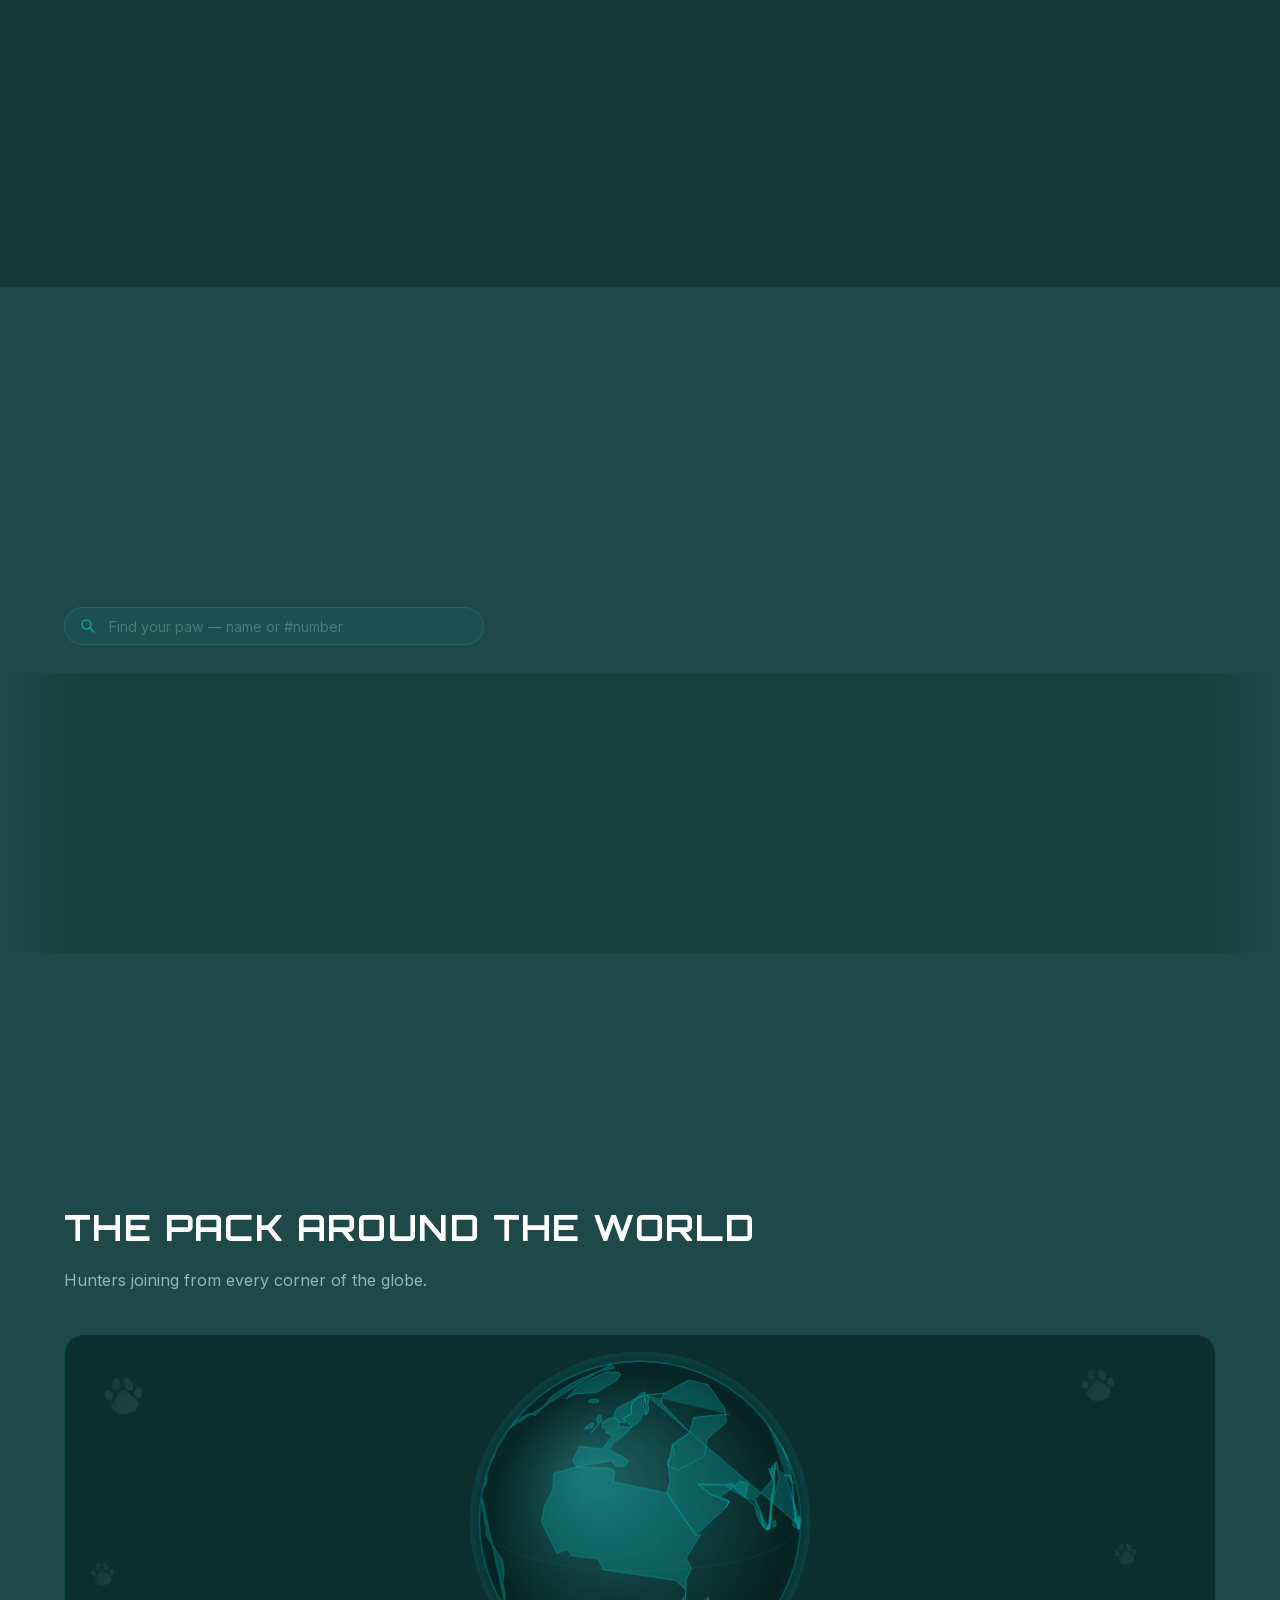
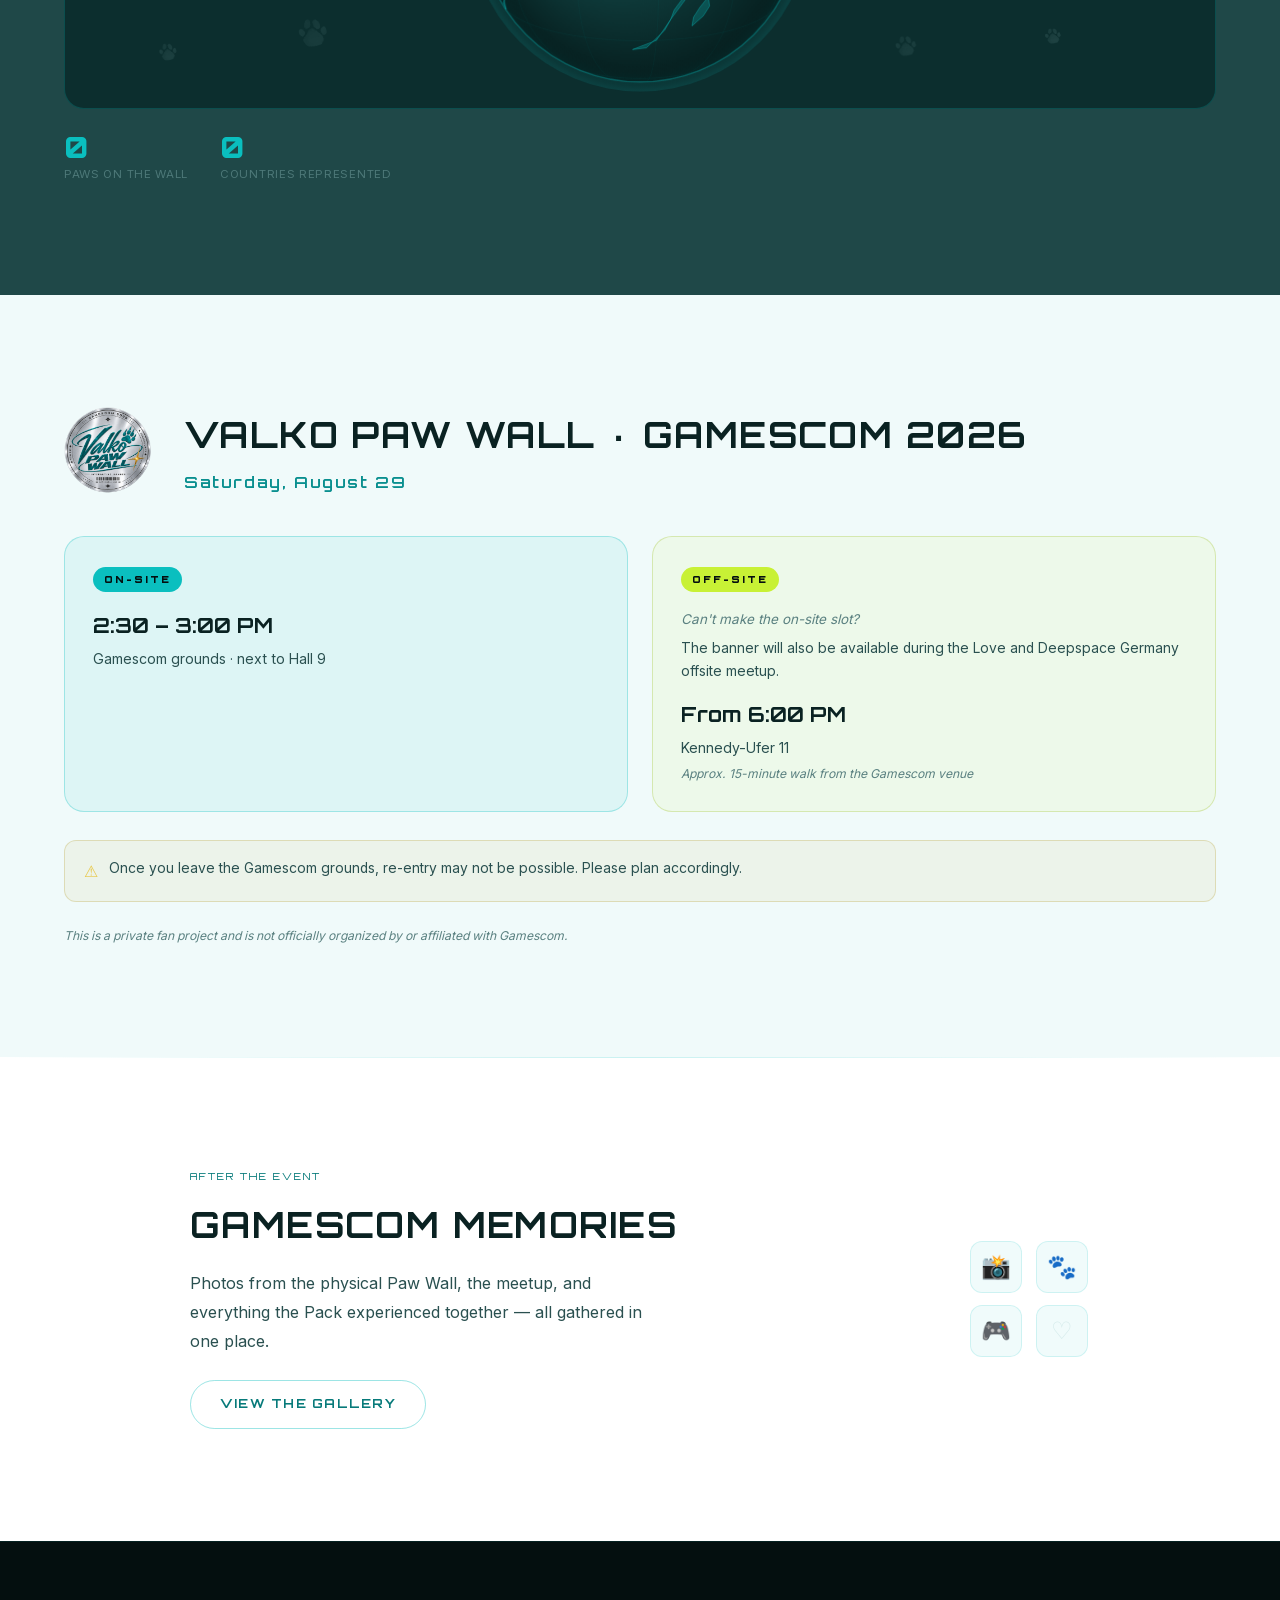
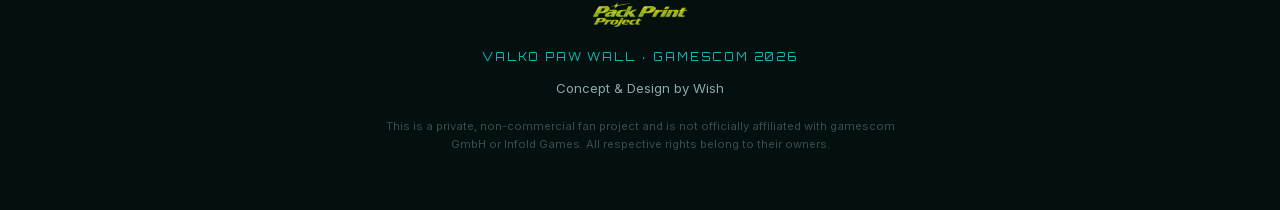
==== commit fa391f96: "Country/Region: CN flag for HK/MO/TW, display name mapping, neutral form label" ====
--- a/index.html
+++ b/index.html
@@ -488,10 +488,10 @@
           />
         </div>
 
-        <!-- Country -->
+        <!-- Where are you joining from? -->
         <div class="form-group">
           <label class="form-label" for="field-country">
-            Country/Region <span class="optional-mark">(optional)</span>
+            Where are you joining from? <span class="optional-mark">(optional)</span>
           </label>
           <div class="country-select-wrap">
             <input
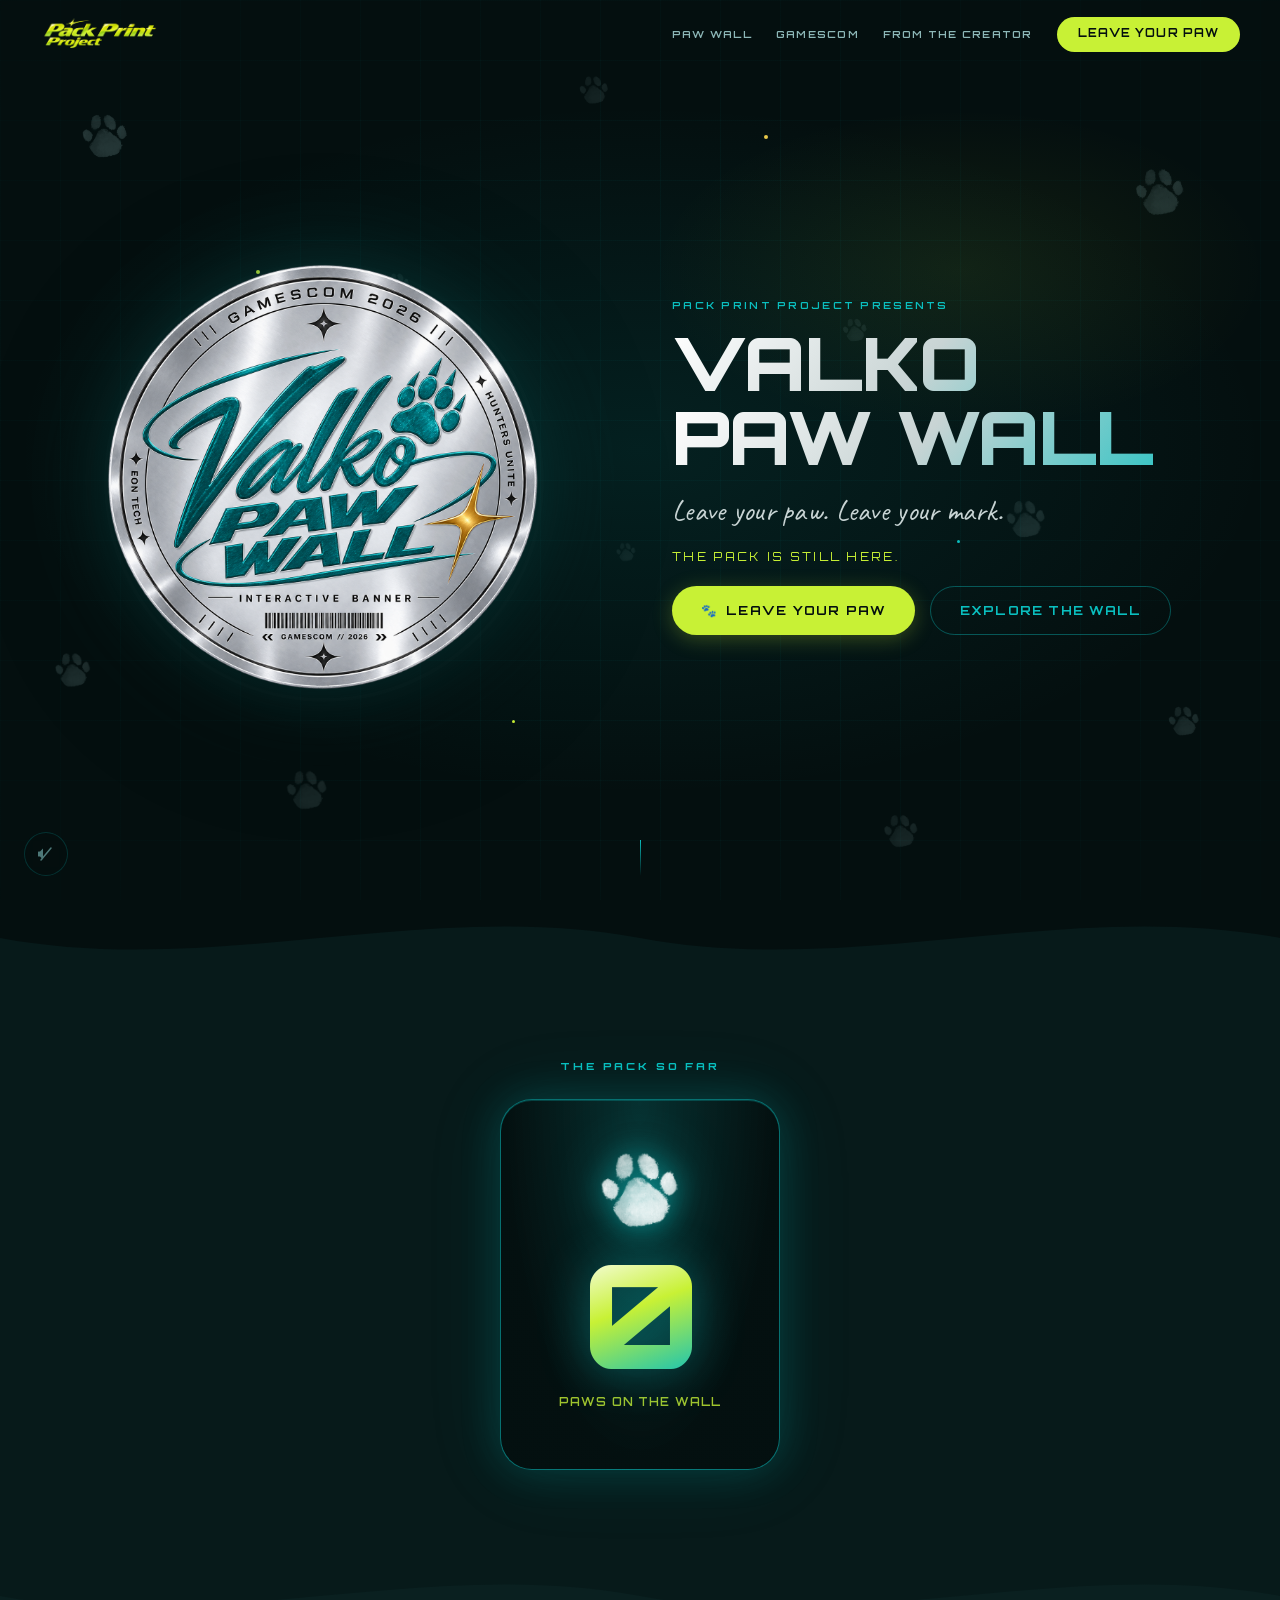
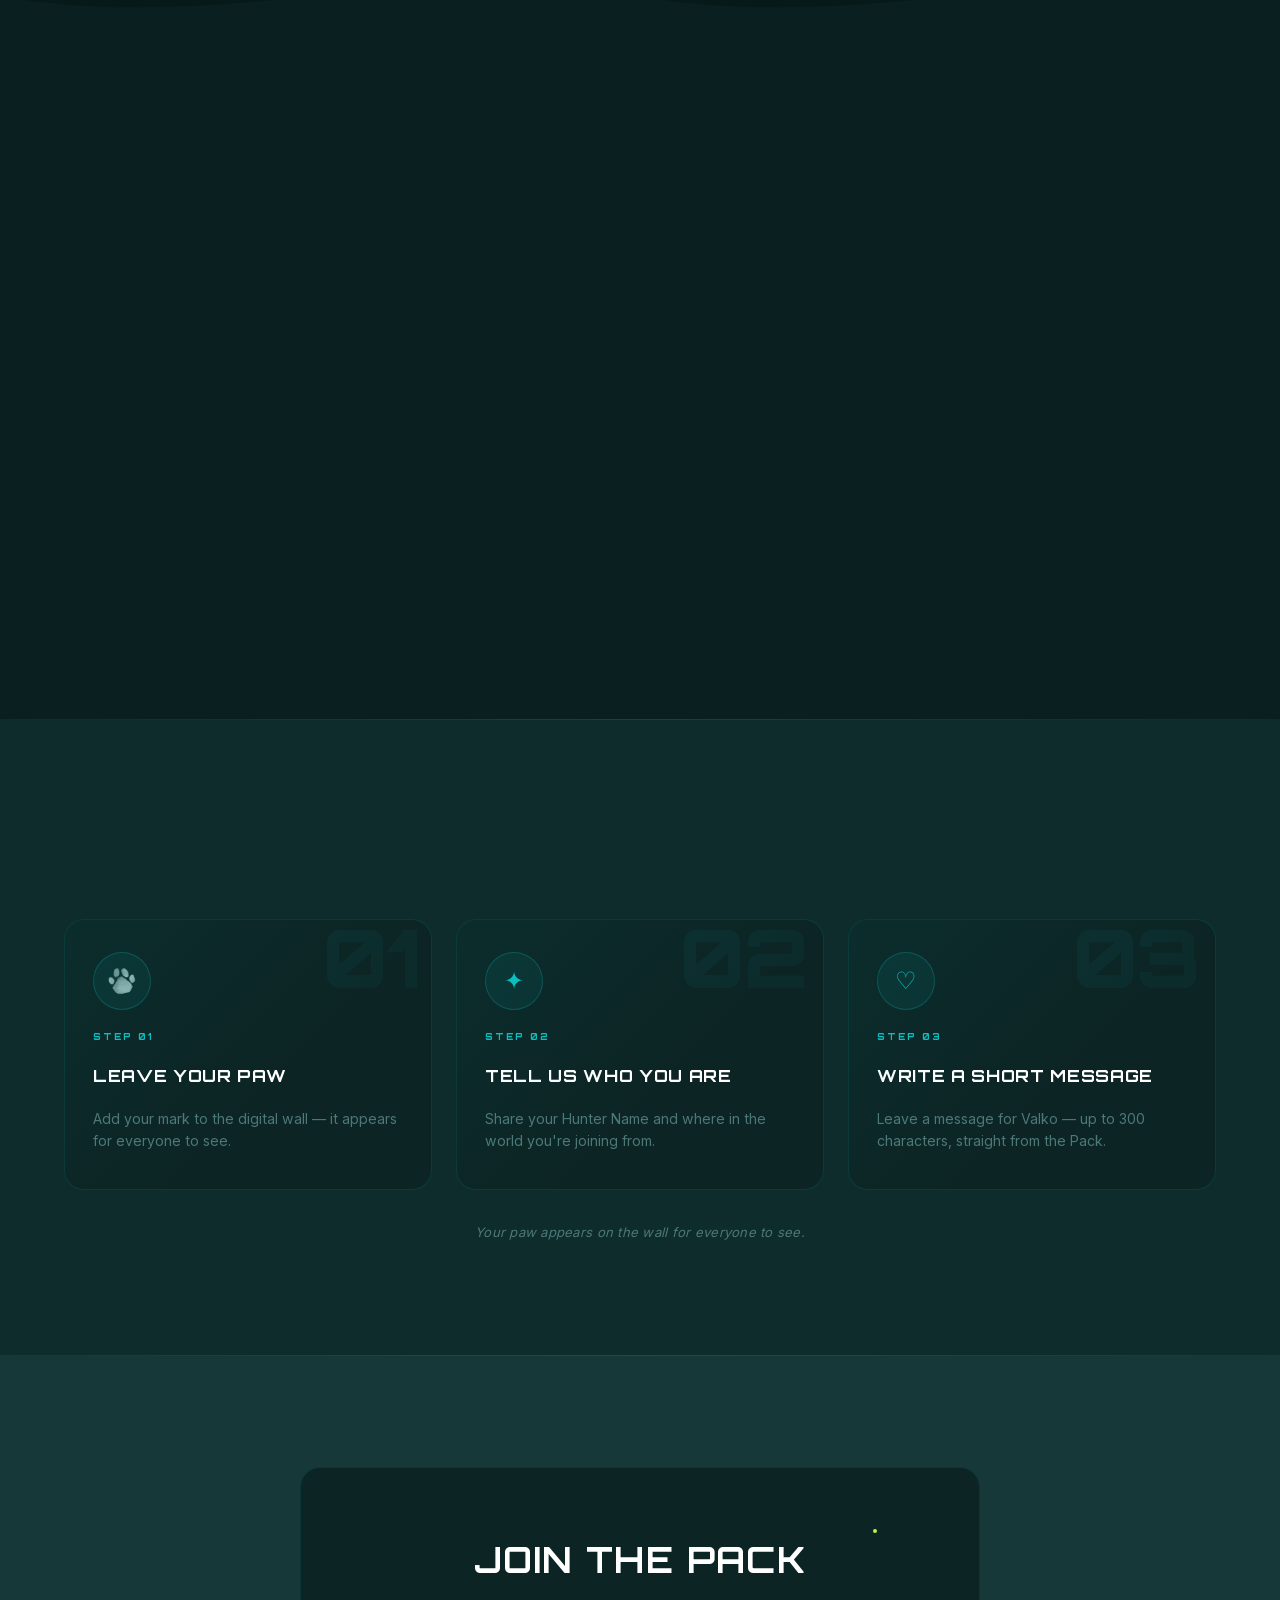
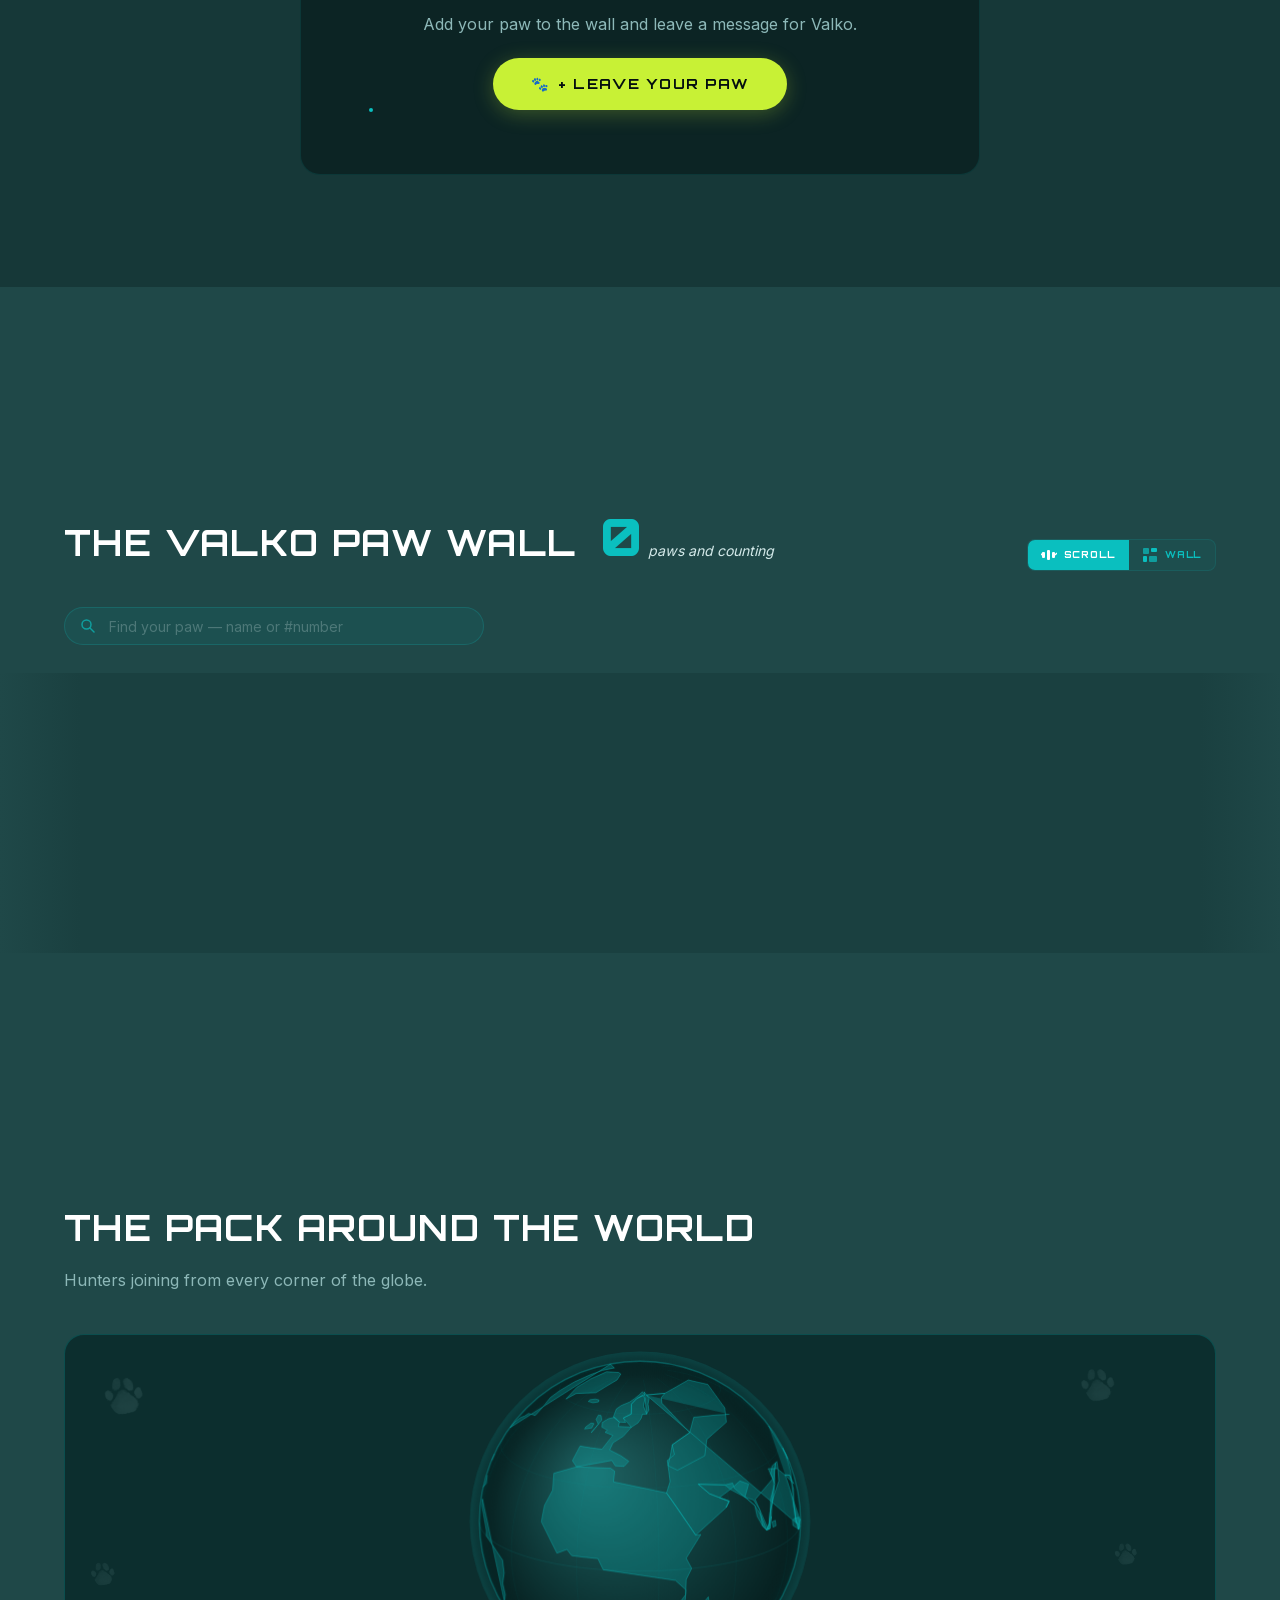
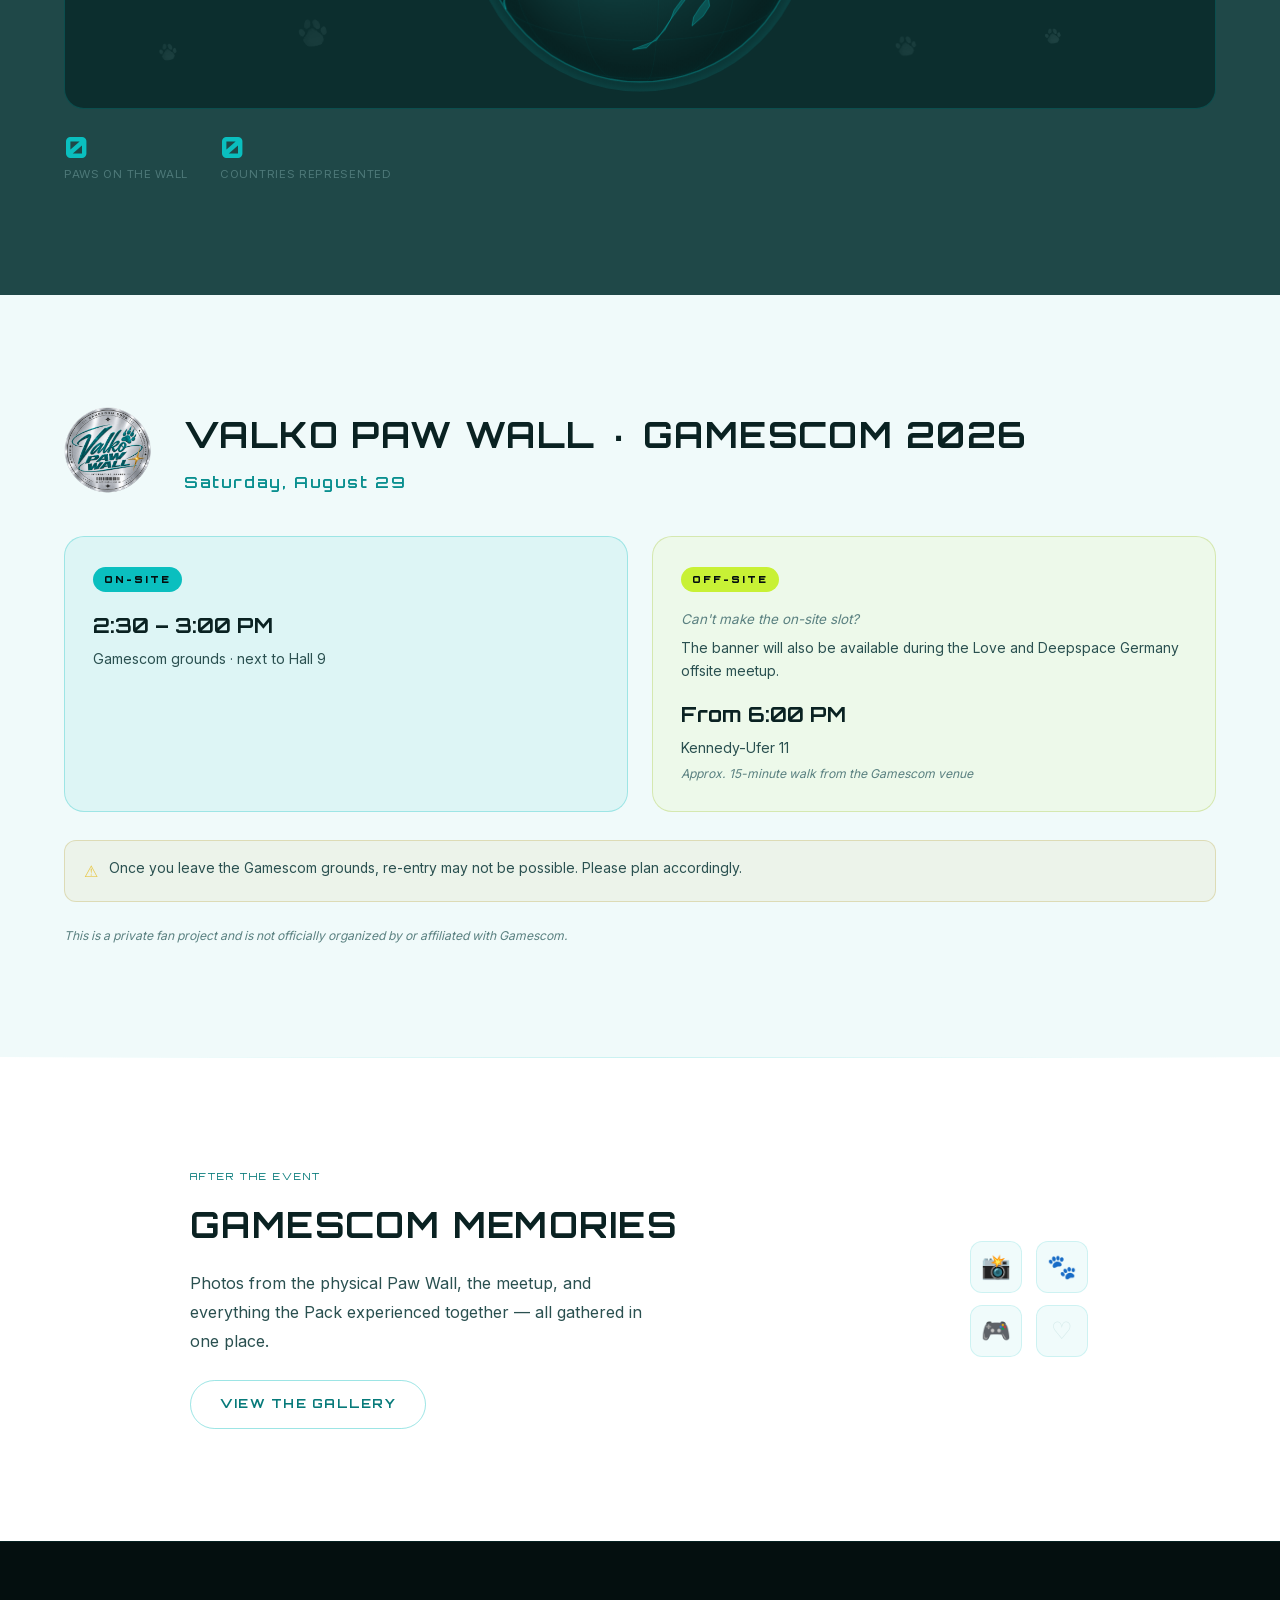
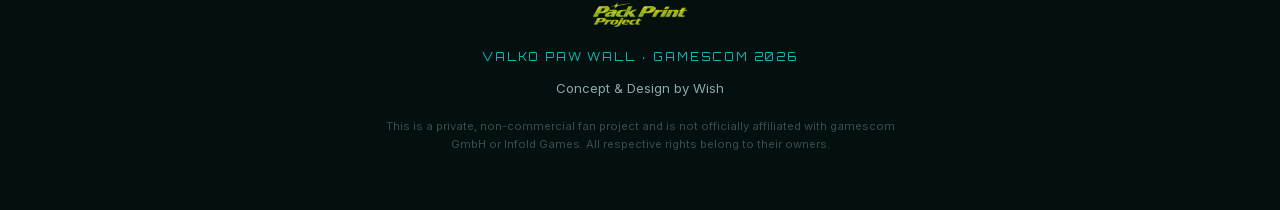
==== commit 06f57ce2: "Remove zoom buttons from wall mode" ====
--- a/index.html
+++ b/index.html
@@ -269,12 +269,6 @@
                 </svg>
                 Wall
               </button>
-            </div>
-            <!-- Zoom controls (wall mode only) -->
-            <div class="wall-zoom-controls" id="wall-zoom-controls" aria-label="Zoom" hidden>
-              <button class="wall-zoom-btn" id="zoom-out" aria-label="Zoom out" title="Zoom out">−</button>
-              <button class="wall-zoom-btn" id="zoom-reset" aria-label="Reset zoom" title="Reset zoom">100%</button>
-              <button class="wall-zoom-btn" id="zoom-in" aria-label="Zoom in" title="Zoom in">+</button>
             </div>
           </div>
         </div>
--- a/styles.css
+++ b/styles.css
@@ -1257,6 +1257,13 @@
   text-align: center;
 }
 
+/* Custom PNG flag images (e.g. Myanmar) */
+.flag-img {
+  display: inline-block;
+  vertical-align: middle;
+  border-radius: 2px;
+  object-fit: cover;
+}
 @keyframes pawStamp {
   0%   { transform: rotate(var(--rotation, 0deg)) scale(0); opacity: 0; }
   60%  { transform: rotate(var(--rotation, 0deg)) scale(1.15); opacity: 1; }
@@ -1307,35 +1314,6 @@
 .wall-mode-btn.active {
   color: #fff;
   background: var(--teal);
-}
-
-.wall-zoom-controls {
-  display: flex;
-  align-items: center;
-  gap: 0.25rem;
-}
-
-.wall-zoom-btn {
-  display: flex;
-  align-items: center;
-  justify-content: center;
-  min-width: 2rem;
-  height: 2rem;
-  padding: 0 0.4rem;
-  background: transparent;
-  border: 1px solid var(--teal);
-  border-radius: 6px;
-  color: var(--teal);
-  font-family: var(--font-display);
-  font-size: 0.8rem;
-  font-weight: 600;
-  cursor: pointer;
-  transition: background 0.15s, color 0.15s;
-}
-
-.wall-zoom-btn:hover {
-  background: var(--teal);
-  color: #fff;
 }
 
 /* ---- Wall mode visibility — JS sets data-wall-mode on section ---- */
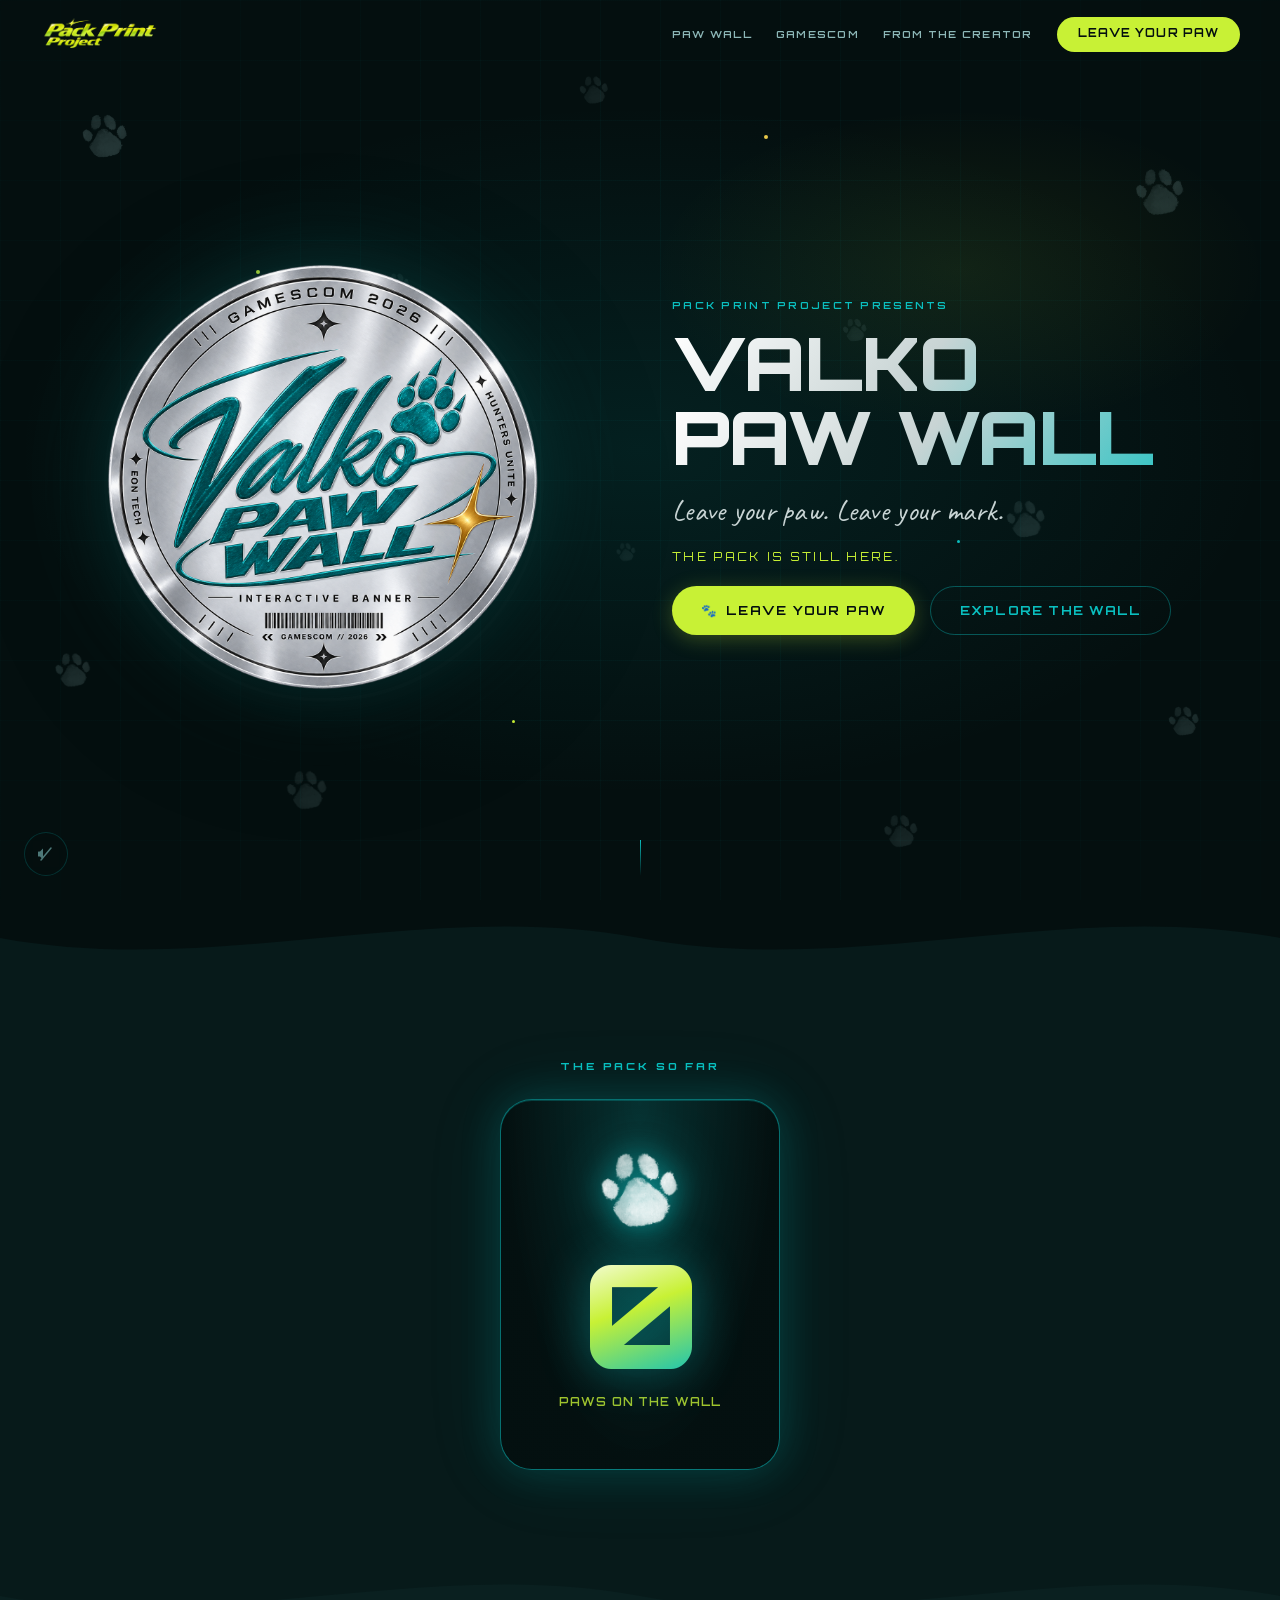
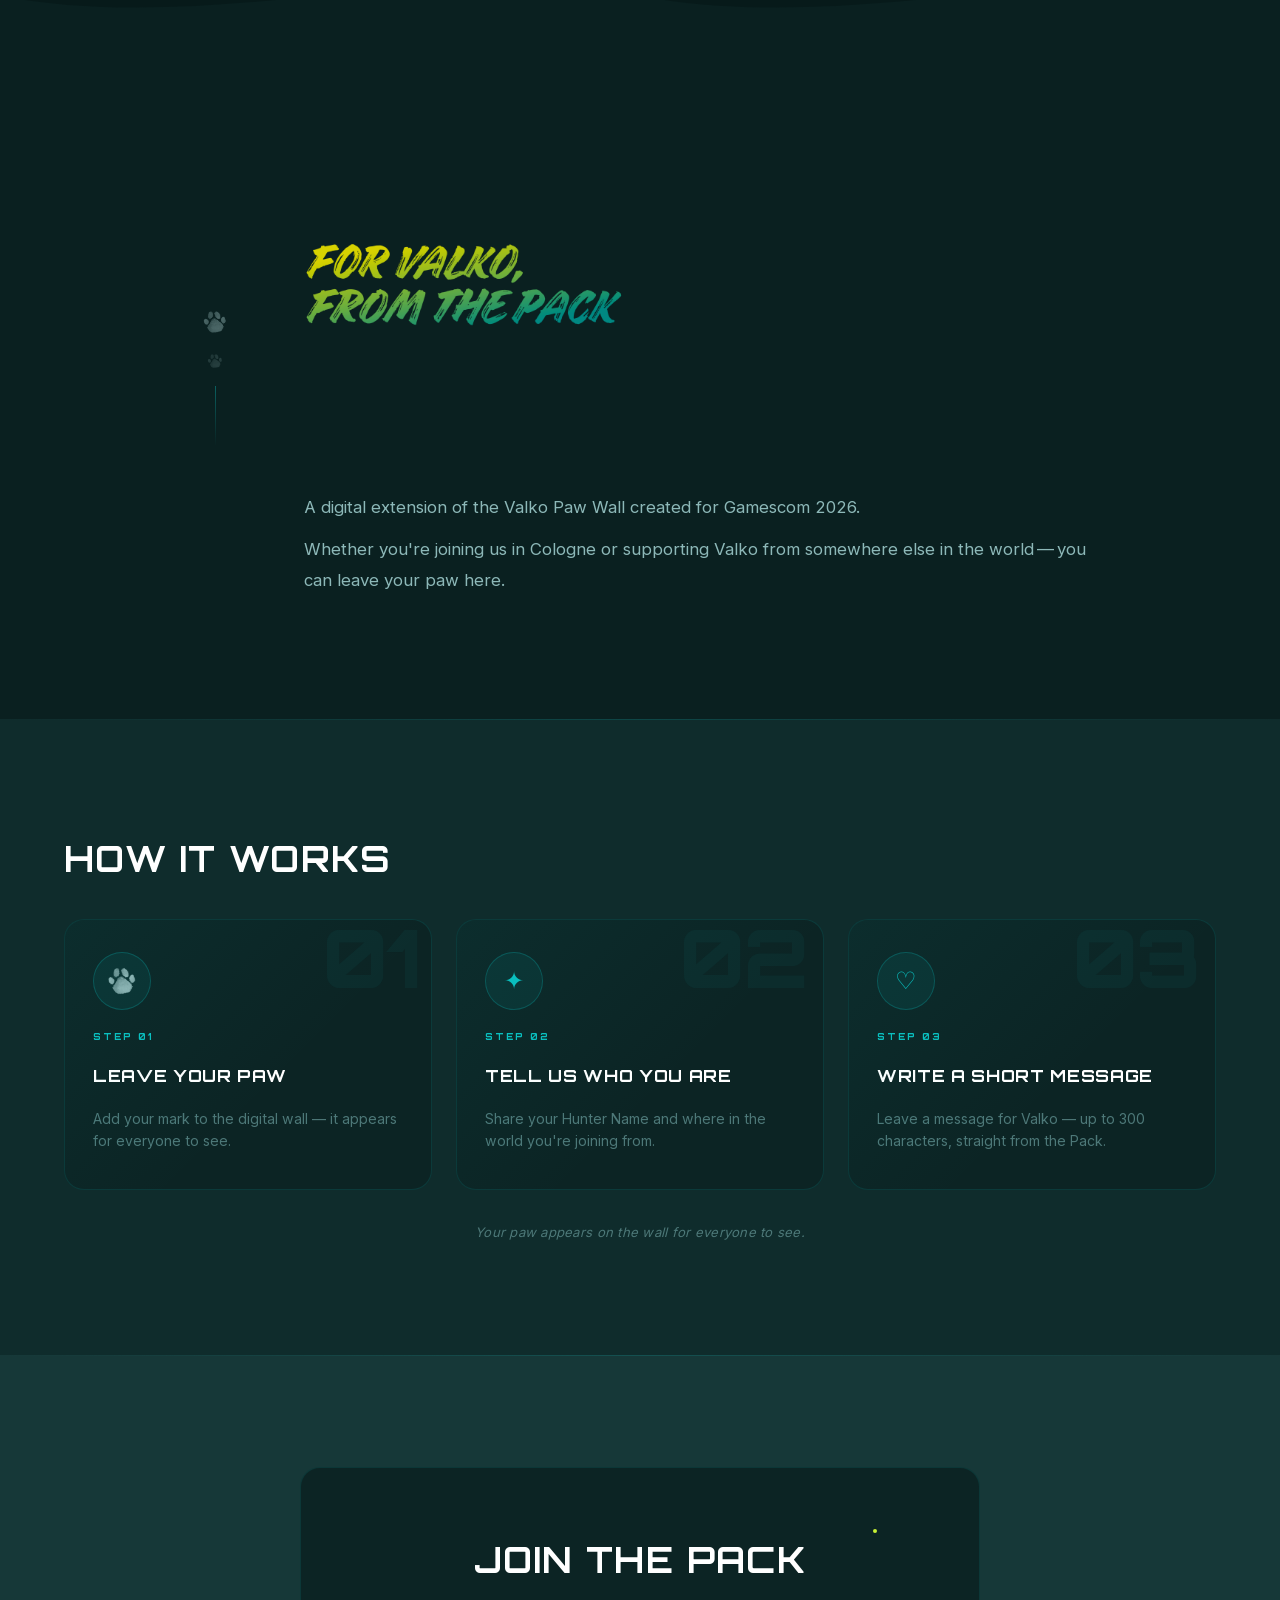
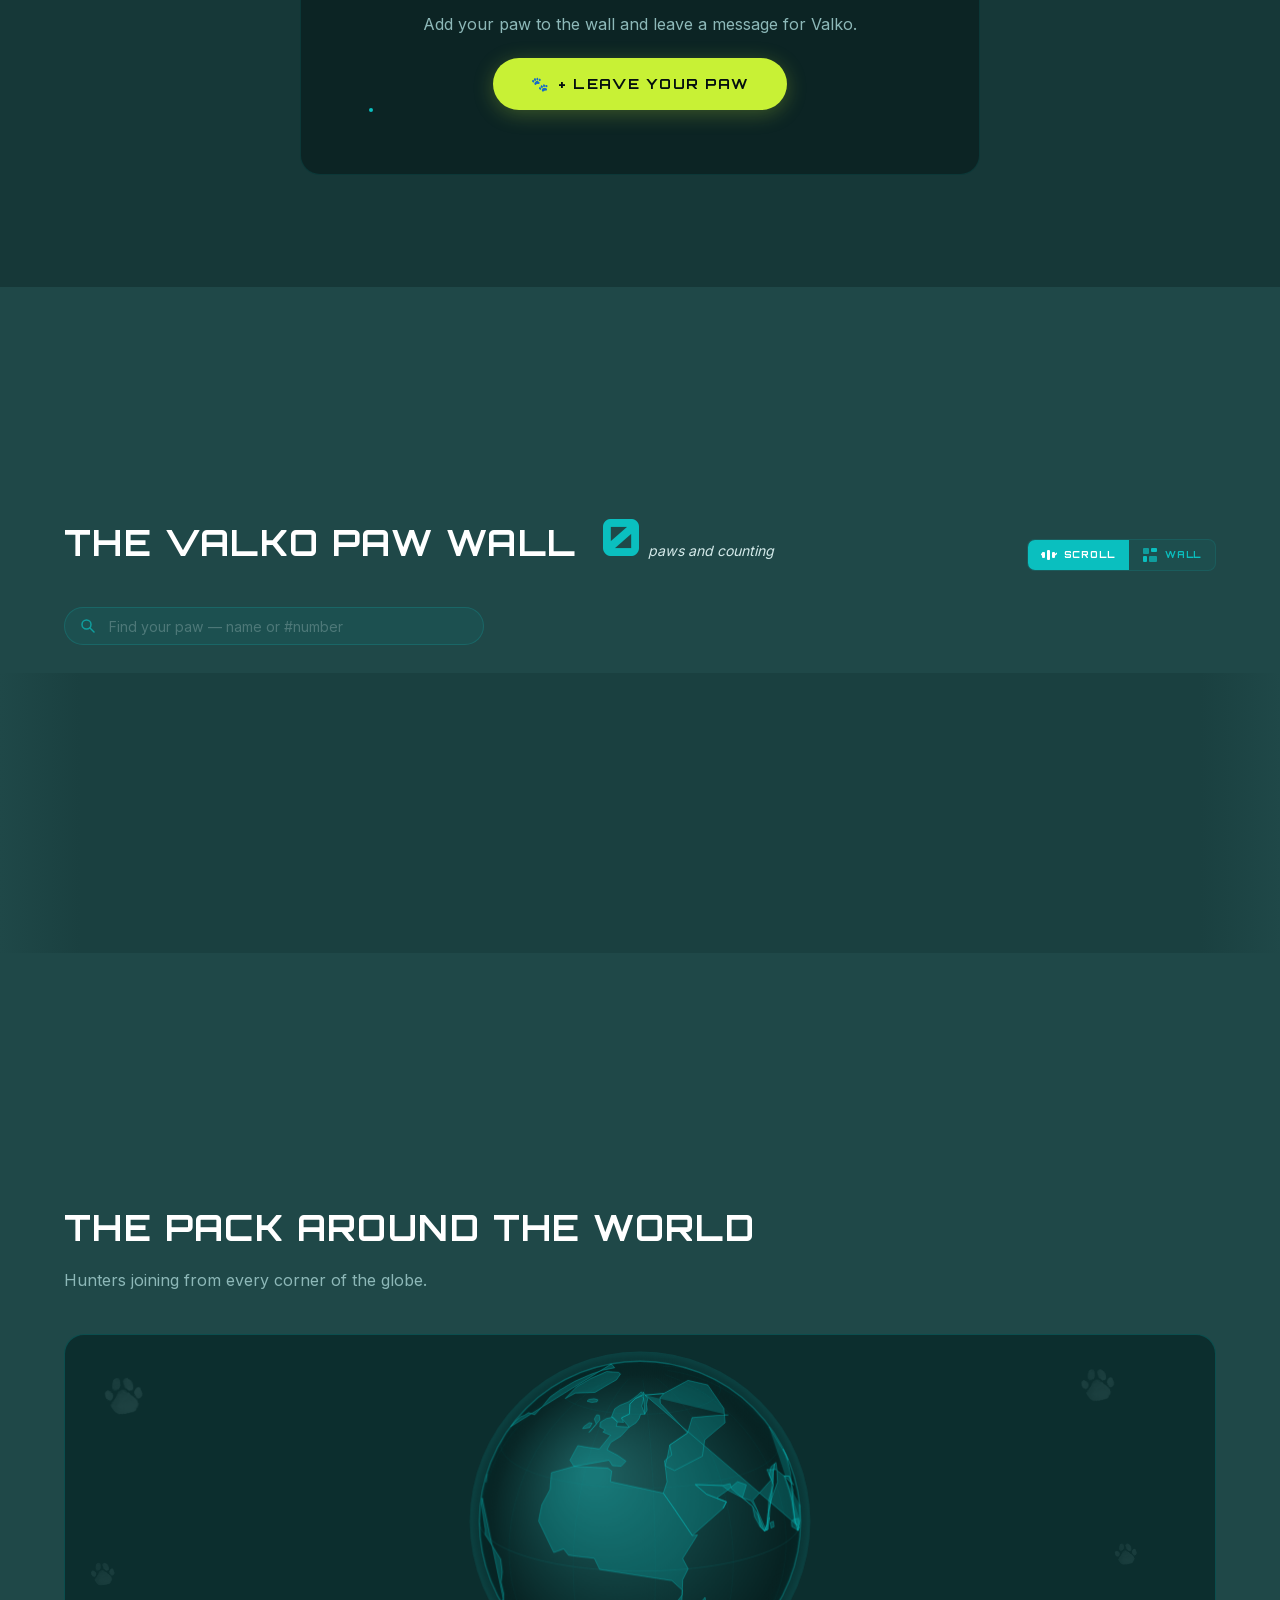
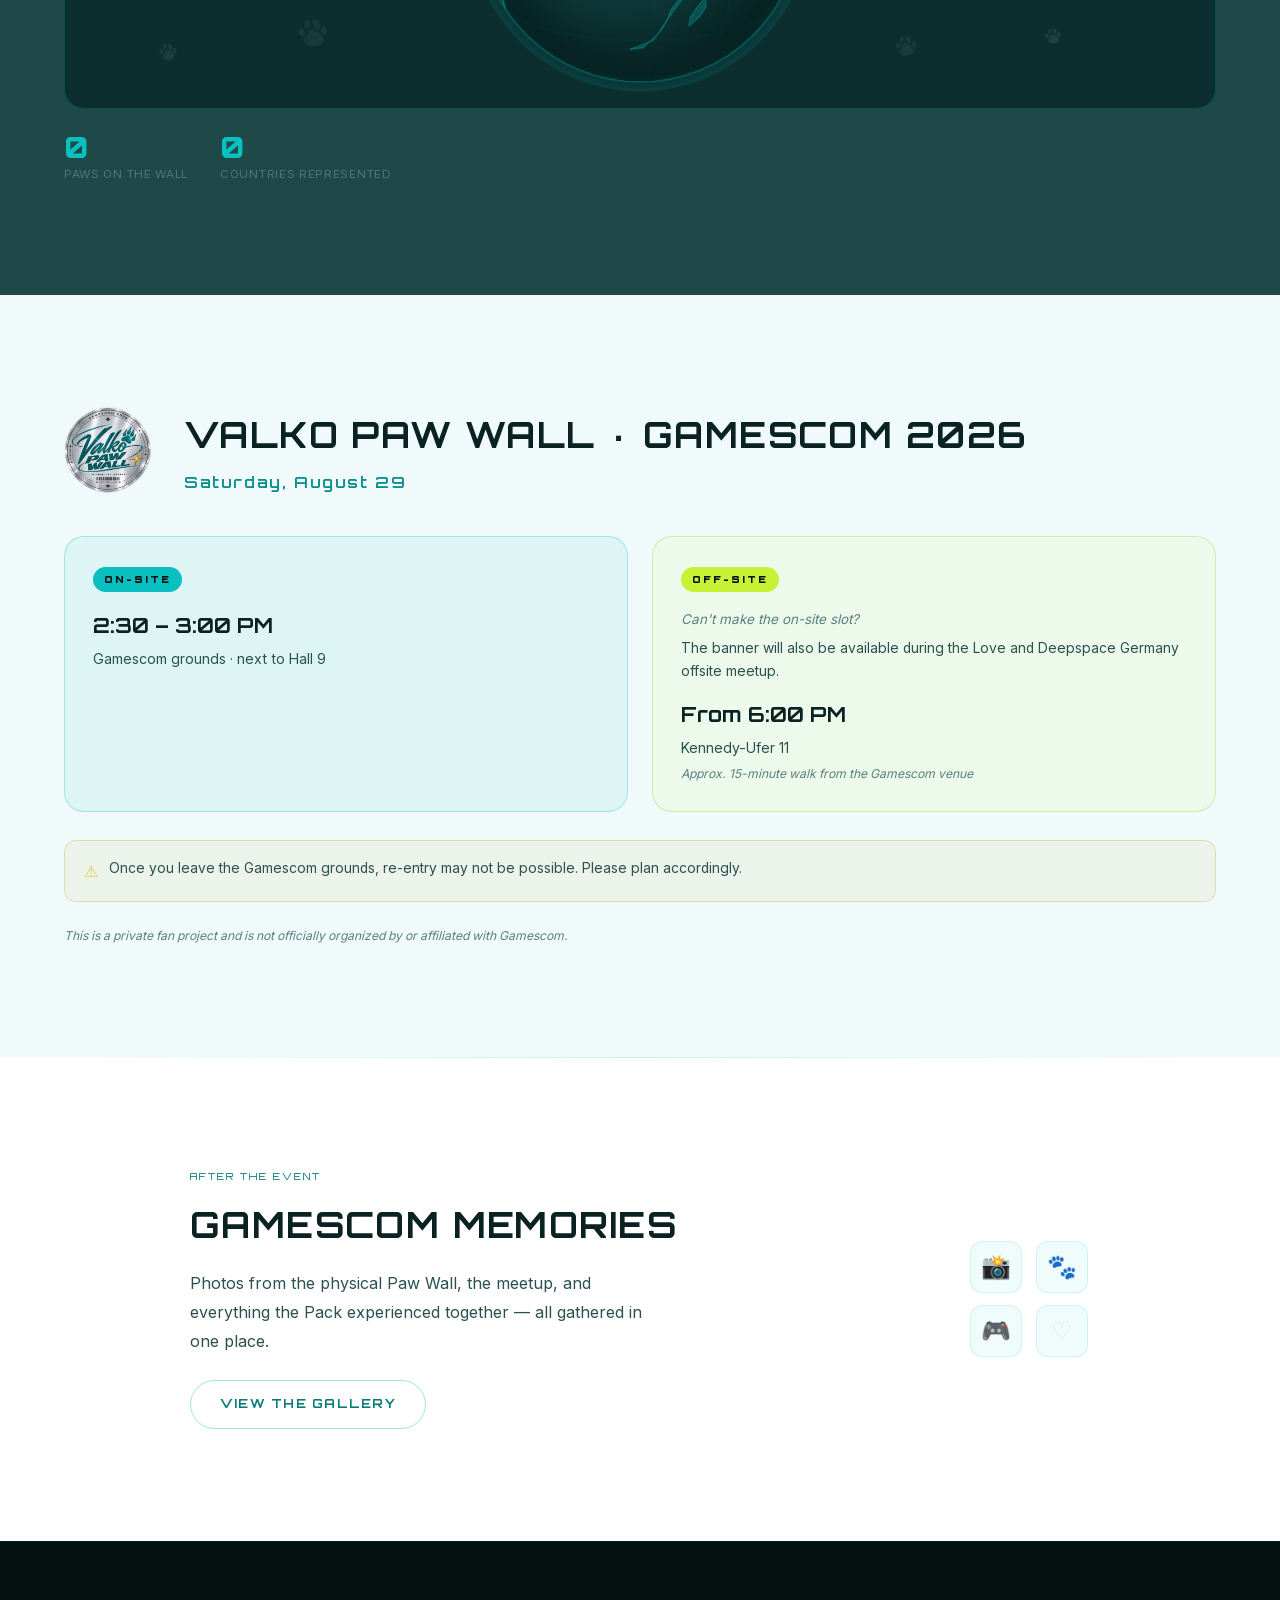
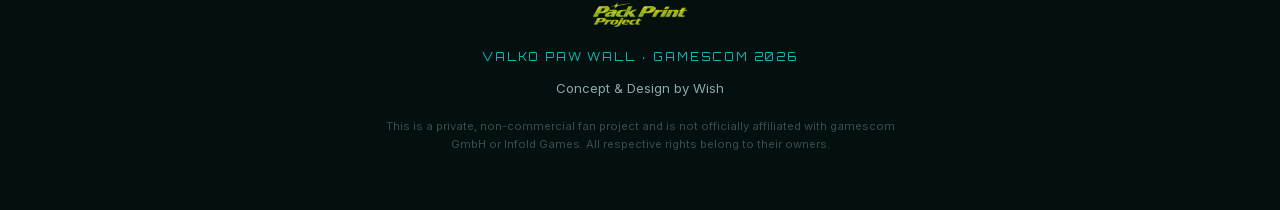
==== commit 7884bd7f: "Add burger menu for mobile navigation" ====
--- a/index.html
+++ b/index.html
@@ -18,12 +18,15 @@
       <a href="#hero" class="nav-logo-link" aria-label="Back to top">
         <img src="assets/images/logo-pack-print-project.png" alt="Pack Print Project" class="nav-logo" />
       </a>
-      <div class="nav-links">
+      <div class="nav-links" id="nav-links">
         <a href="#paw-wall" class="nav-link">Paw Wall</a>
         <a href="gamescom.html" class="nav-link">Gamescom</a>
         <a href="message.html" class="nav-link">From the Creator</a>
         <a href="#leave-your-paw" class="nav-cta">Leave Your Paw</a>
       </div>
+      <button class="nav-burger" id="nav-burger" aria-label="Open menu" aria-expanded="false" aria-controls="nav-links">
+        <span></span><span></span><span></span>
+      </button>
     </div>
   </nav>
 
@@ -602,5 +605,23 @@
   </button>
 
   <script src="script.js"></script>
+  <script>
+    // Burger menu toggle
+    const burger   = document.getElementById('nav-burger');
+    const navLinks = document.getElementById('nav-links');
+    burger.addEventListener('click', () => {
+      const open = burger.classList.toggle('open');
+      navLinks.classList.toggle('open', open);
+      burger.setAttribute('aria-expanded', String(open));
+    });
+    // Close menu when a link is clicked
+    navLinks.querySelectorAll('a').forEach(a => {
+      a.addEventListener('click', () => {
+        burger.classList.remove('open');
+        navLinks.classList.remove('open');
+        burger.setAttribute('aria-expanded', 'false');
+      });
+    });
+  </script>
 </body>
 </html>
--- a/styles.css
+++ b/styles.css
@@ -213,6 +213,64 @@
   display: flex;
   align-items: center;
   gap: 1.5rem;
+}
+
+/* ---- Burger button (hidden on desktop) ---- */
+.nav-burger {
+  display: none;
+  flex-direction: column;
+  justify-content: center;
+  gap: 5px;
+  width: 36px;
+  height: 36px;
+  padding: 4px;
+  background: transparent;
+  border: none;
+  cursor: pointer;
+}
+.nav-burger span {
+  display: block;
+  height: 2px;
+  width: 100%;
+  background: var(--teal);
+  border-radius: 2px;
+  transition: transform 0.25s var(--ease), opacity 0.2s;
+}
+/* X state when open */
+.nav-burger.open span:nth-child(1) { transform: translateY(7px) rotate(45deg); }
+.nav-burger.open span:nth-child(2) { opacity: 0; }
+.nav-burger.open span:nth-child(3) { transform: translateY(-7px) rotate(-45deg); }
+
+/* ---- Mobile nav ---- */
+@media (max-width: 680px) {
+  .nav-burger { display: flex; }
+
+  .nav-links {
+    display: none;
+    position: absolute;
+    top: 100%;
+    left: 0;
+    right: 0;
+    flex-direction: column;
+    align-items: stretch;
+    gap: 0;
+    background: rgba(4, 15, 15, 0.98);
+    backdrop-filter: blur(14px);
+    -webkit-backdrop-filter: blur(14px);
+    border-top: 1px solid rgba(10, 191, 191, 0.15);
+    padding: 0.75rem 0 1rem;
+  }
+  .nav-links.open { display: flex; }
+
+  .nav-link {
+    padding: 0.85rem 1.5rem;
+    font-size: 0.75rem;
+    border-bottom: 1px solid rgba(10, 191, 191, 0.07);
+  }
+  .nav-cta {
+    margin: 0.75rem 1.5rem 0;
+    text-align: center;
+  }
 }
 
 .nav-link {
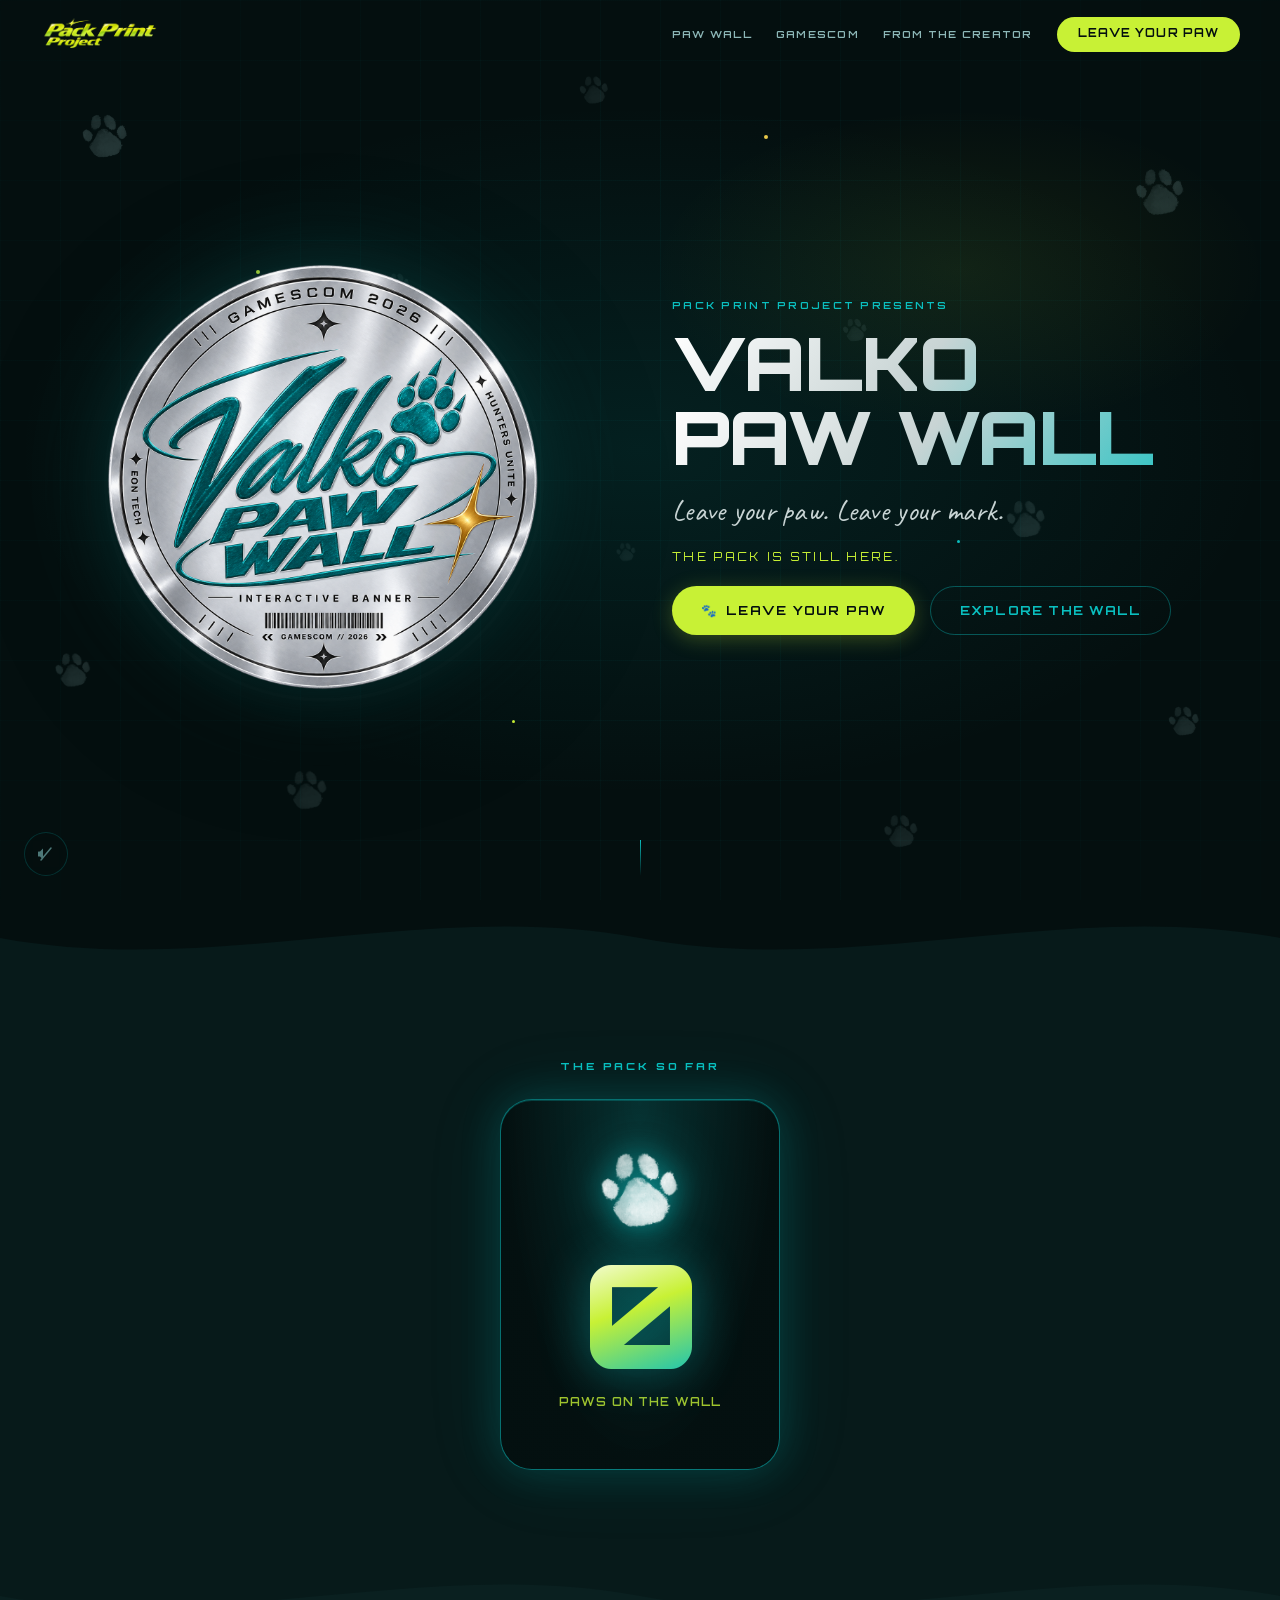
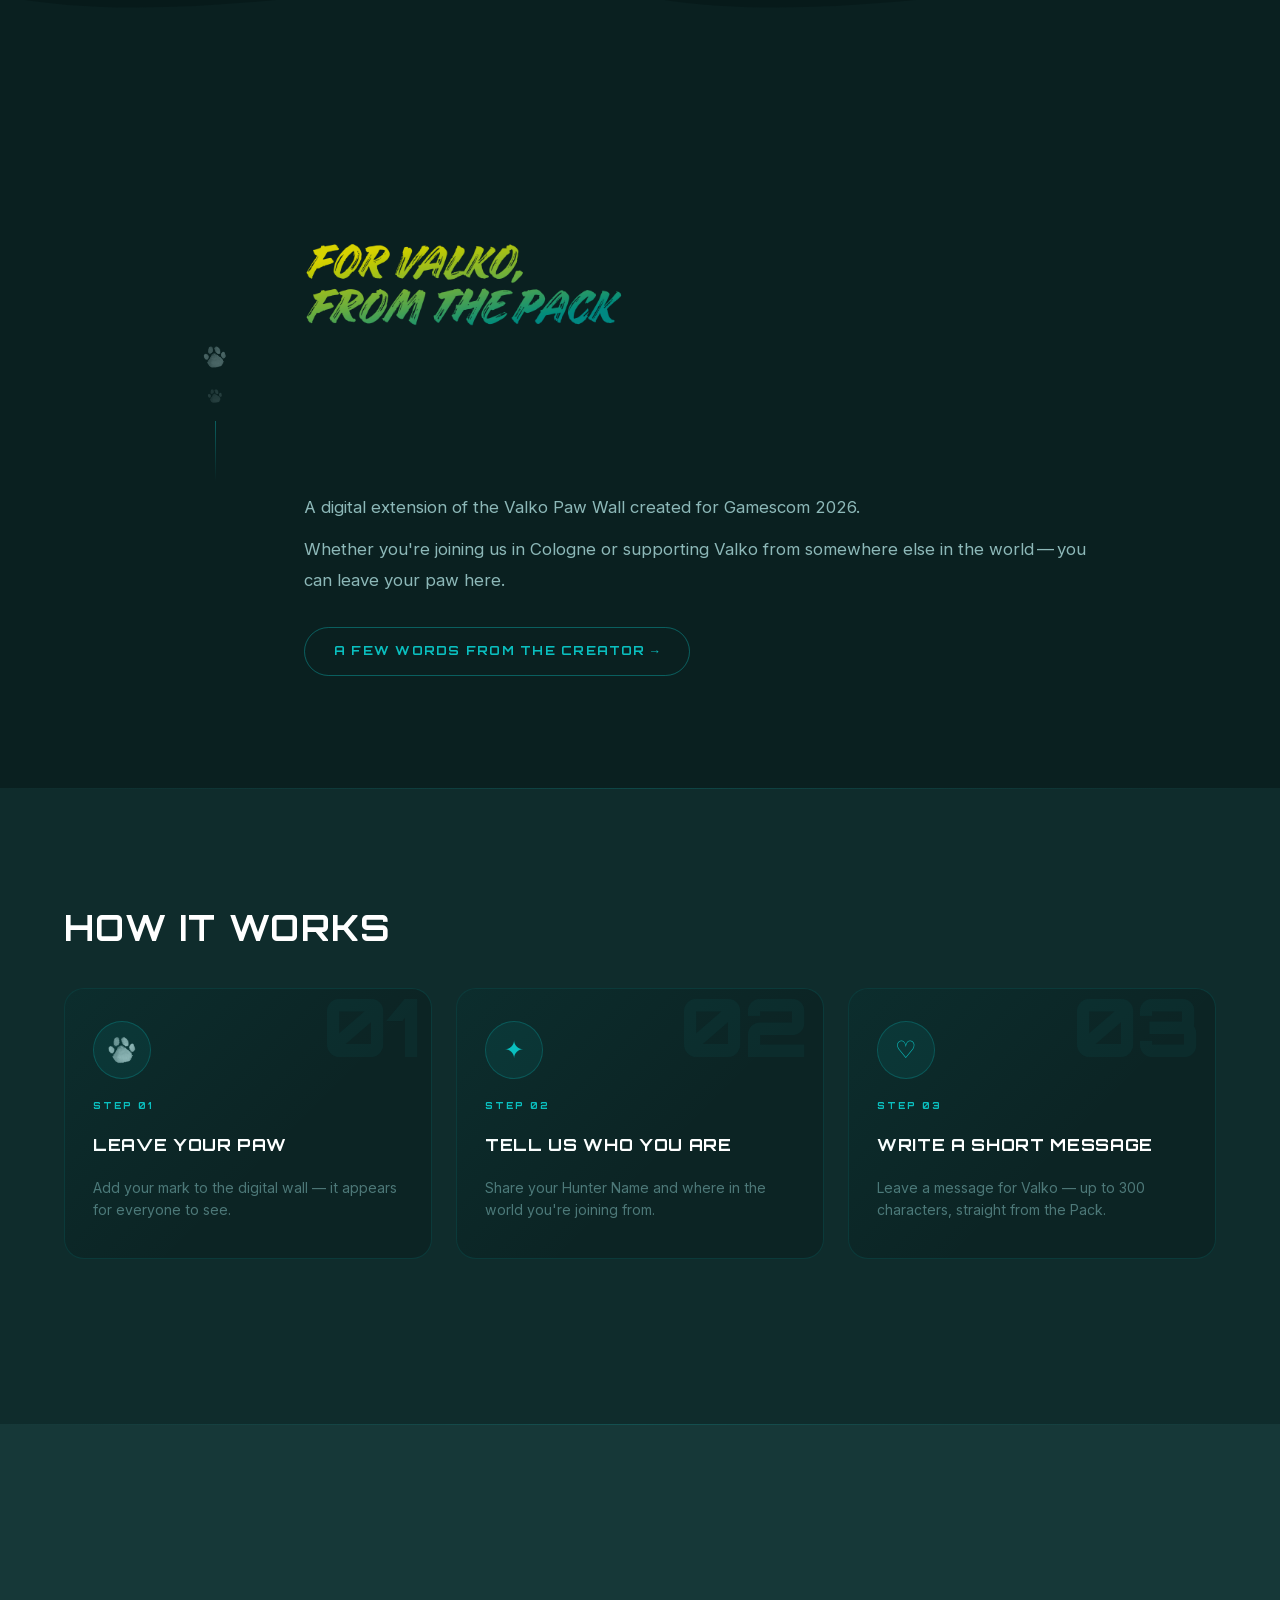
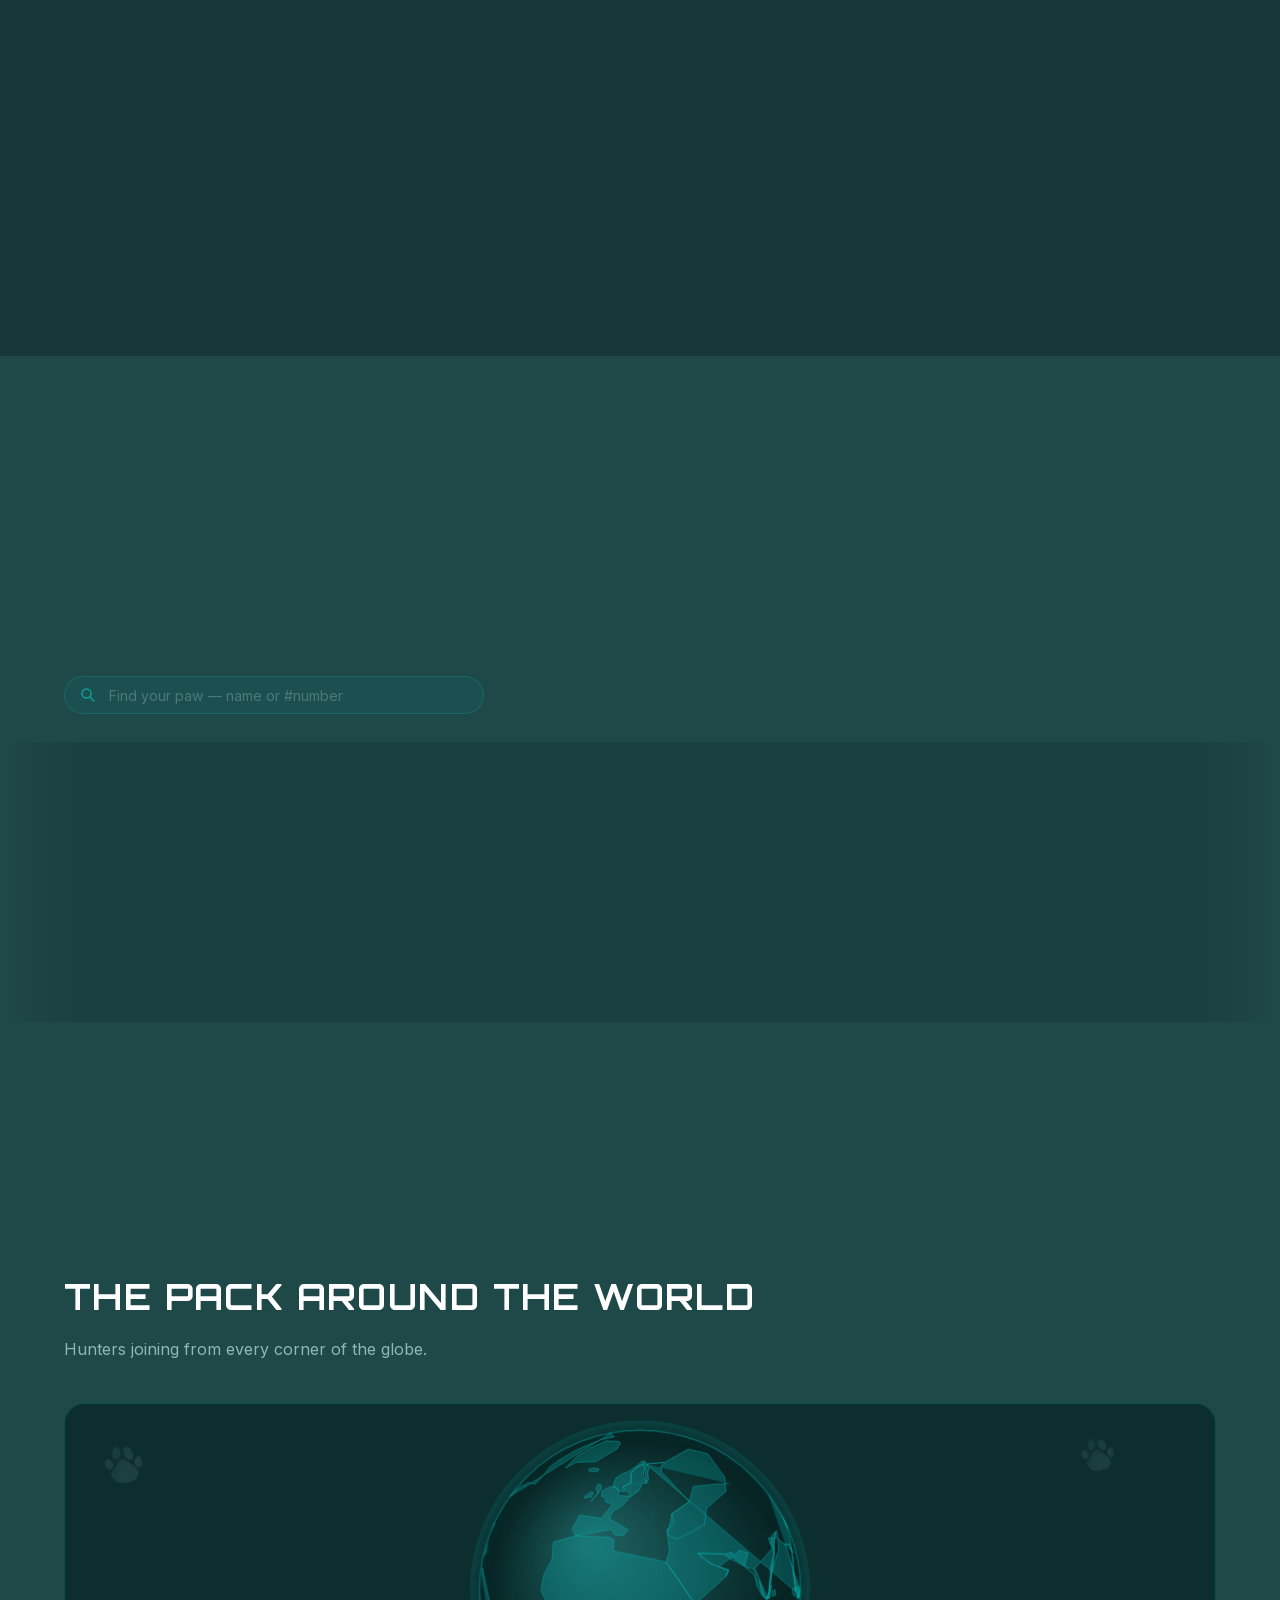
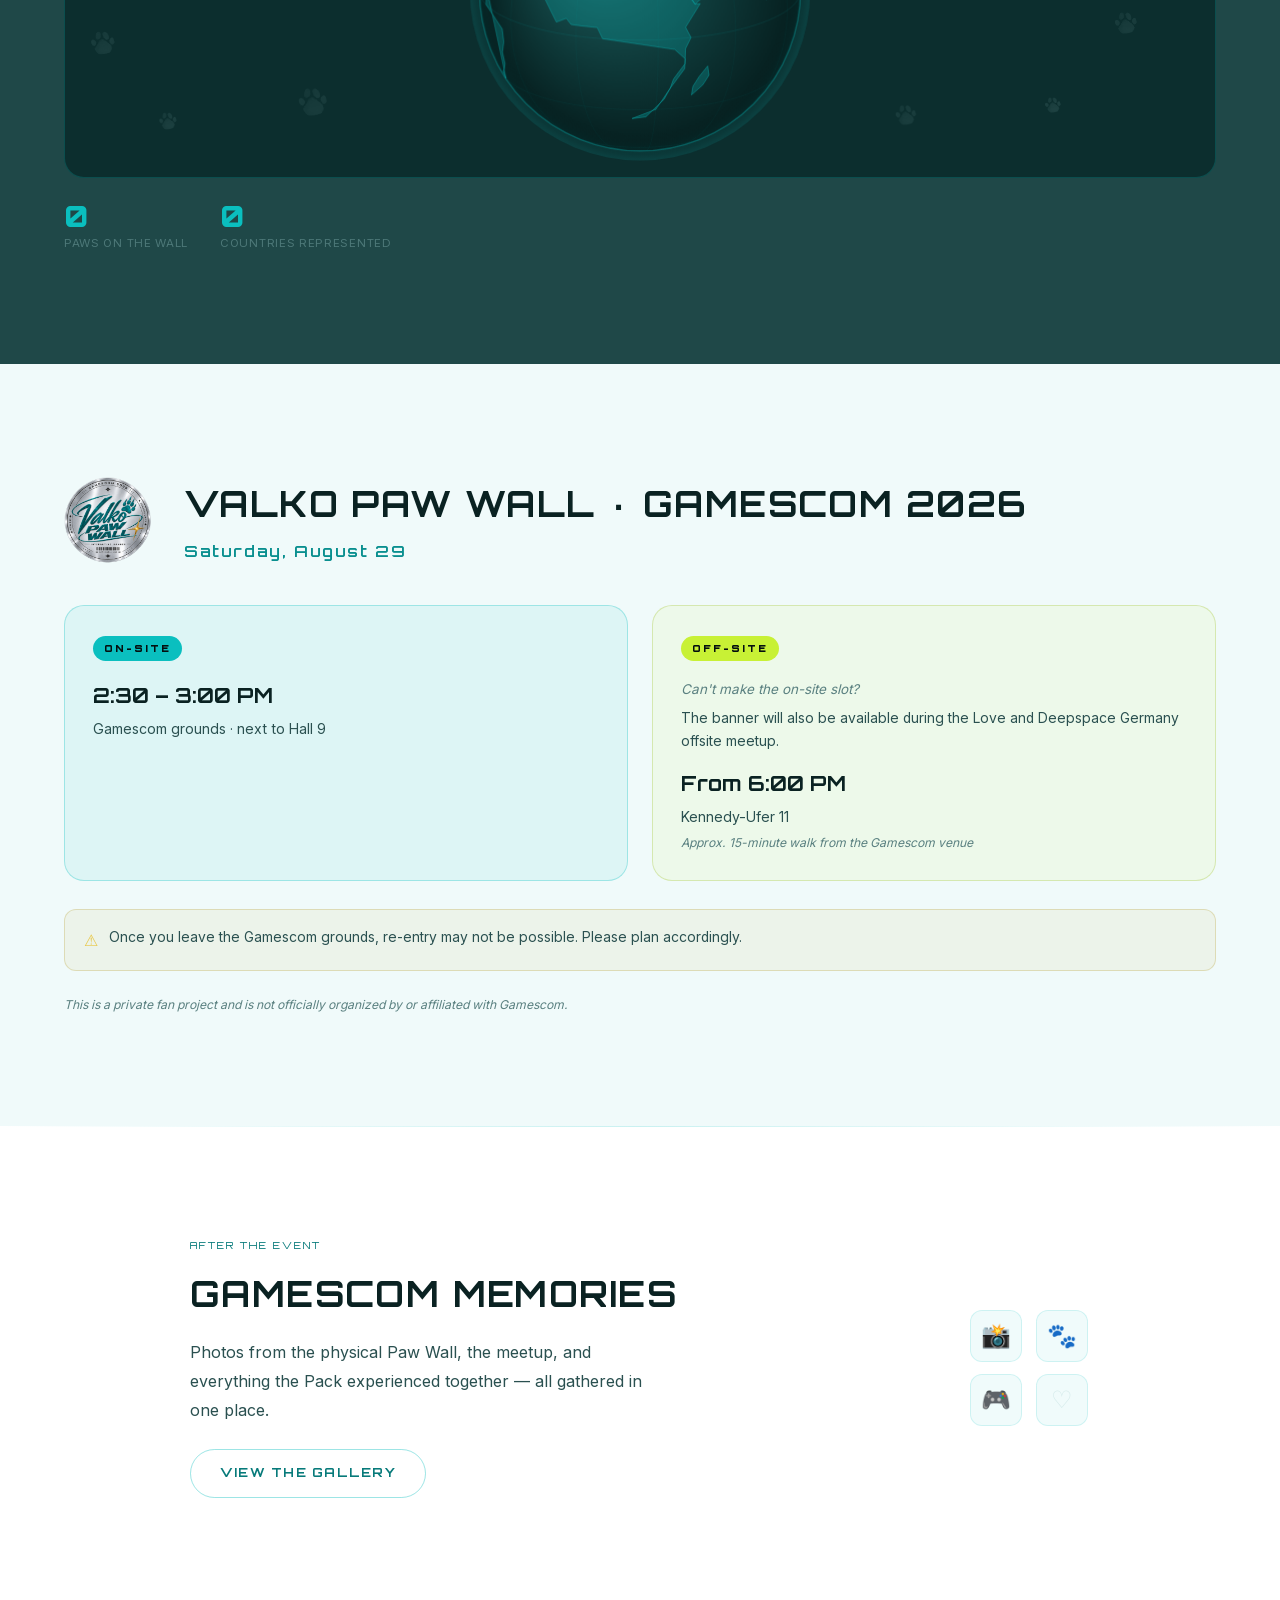
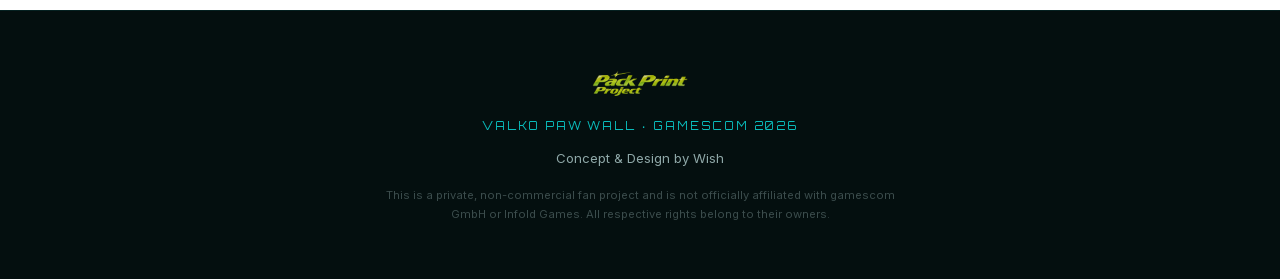
==== commit e354e36b: "commit" ====
--- a/index.html
+++ b/index.html
@@ -154,6 +154,7 @@
           <p class="intro-body">
             Whether you're joining us in Cologne or supporting Valko from somewhere else in the world&thinsp;—&thinsp;you can leave your paw here.
           </p>
+          <a href="message.html" class="btn btn-secondary" style="margin-top:1.25rem;">A Few Words from the Creator &rarr;</a>
         </div>
       </div>
     </div>
--- a/styles.css
+++ b/styles.css
@@ -266,6 +266,7 @@
     padding: 0.85rem 1.5rem;
     font-size: 0.75rem;
     border-bottom: 1px solid rgba(10, 191, 191, 0.07);
+    color: var(--text-on-dark);
   }
   .nav-cta {
     margin: 0.75rem 1.5rem 0;
